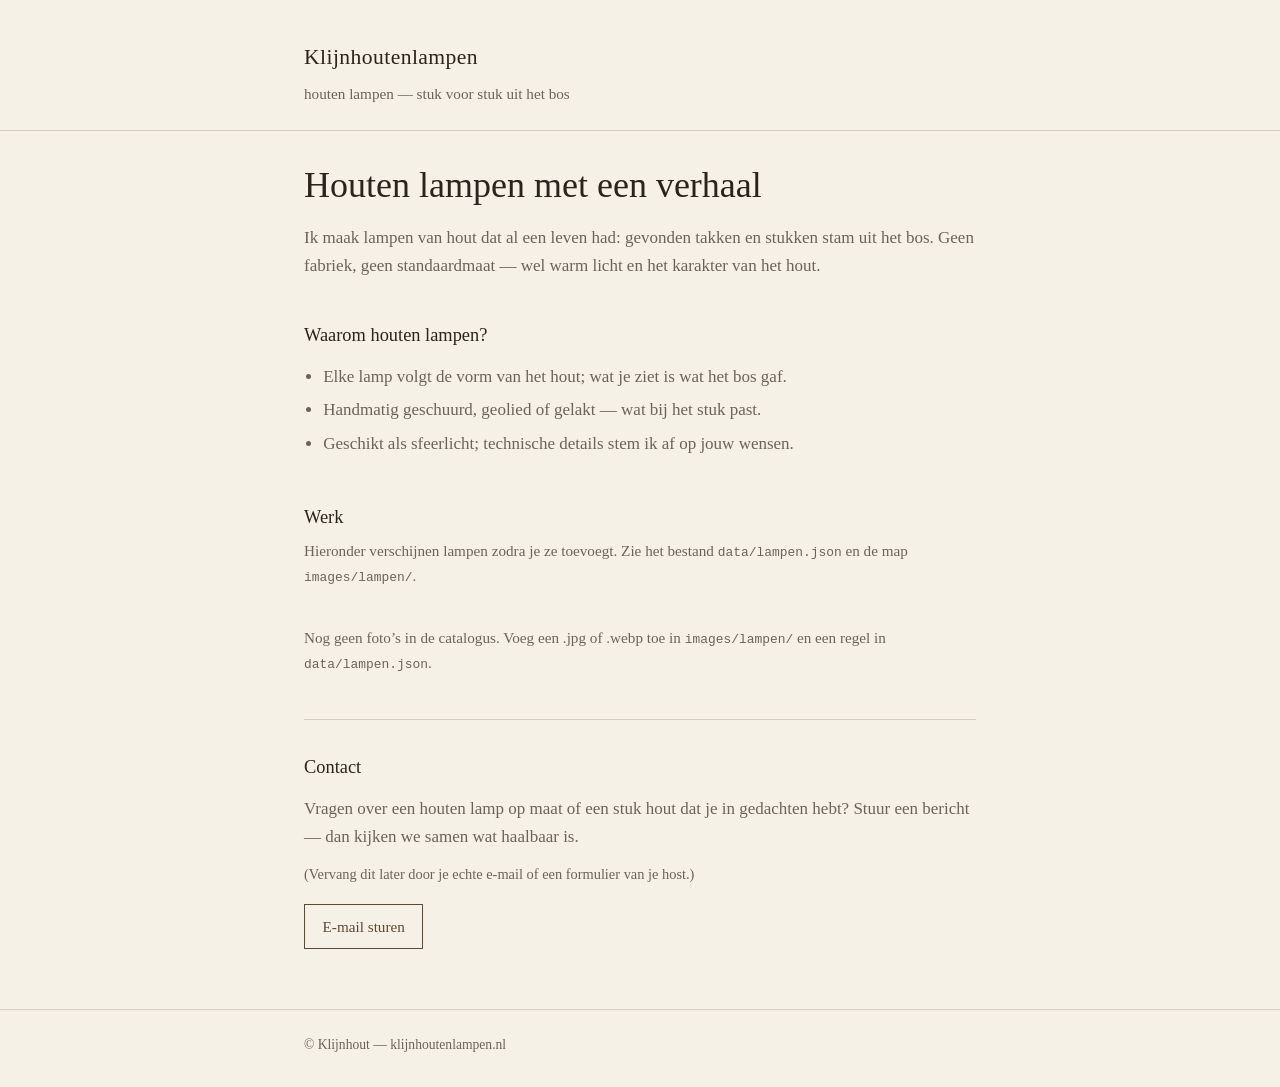
==== index.html @ 6bc58e69 "Eerste versie: statische site voor GitHub Pages Made-with: Cursor" ====
<!DOCTYPE html>
<html lang="nl">
<head>
  <meta charset="utf-8">
  <meta name="viewport" content="width=device-width, initial-scale=1">
  <title>Klijnhoutenlampen — handgemaakte houten lampen uit het bos</title>
  <meta name="description" content="Unieke houten lampen van takken en stammetjes uit het bos. Ambachtelijk gemaakt door Klijnhout — geen serieproduct, wel karakter en warm licht.">
  <link rel="canonical" href="https://klijnhoutenlampen.nl/">
  <meta property="og:type" content="website">
  <meta property="og:title" content="Klijnhoutenlampen — houten lampen op maat">
  <meta property="og:description" content="Handgemaakte houten lampen van boshout. Rustiek, warm en stuk voor stuk anders.">
  <meta property="og:url" content="https://klijnhoutenlampen.nl/">
  <meta property="og:locale" content="nl_NL">
  <meta name="twitter:card" content="summary_large_image">
  <link rel="stylesheet" href="css/style.css">
  <script type="application/ld+json">
  {
    "@context": "https://schema.org",
    "@type": "LocalBusiness",
    "name": "Klijnhoutenlampen",
    "url": "https://klijnhoutenlampen.nl/",
    "description": "Handgemaakte houten lampen van takken en hout uit het bos.",
    "areaServed": "NL",
    "makesOffer": {
      "@type": "Offer",
      "itemOffered": {
        "@type": "Product",
        "name": "Houten lamp op maat",
        "category": "Verlichting"
      }
    }
  }
  </script>
</head>
<body>
  <a class="skip-link" href="#inhoud">Naar inhoud</a>

  <header class="site-header">
    <div class="wrap">
      <p class="wordmark">Klijnhoutenlampen</p>
      <p class="tagline">houten lampen — stuk voor stuk uit het bos</p>
    </div>
  </header>

  <main id="inhoud">
    <section class="hero wrap" aria-labelledby="hero-title">
      <h1 id="hero-title">Houten lampen met een verhaal</h1>
      <p class="lead">
        Ik maak lampen van hout dat al een leven had: gevonden takken en stukken stam uit het bos.
        Geen fabriek, geen standaardmaat — wel warm licht en het karakter van het hout.
      </p>
    </section>

    <section class="strip wrap" aria-labelledby="waarom-title">
      <h2 id="waarom-title">Waarom houten lampen?</h2>
      <ul class="bullets">
        <li>Elke lamp volgt de vorm van het hout; wat je ziet is wat het bos gaf.</li>
        <li>Handmatig geschuurd, geolied of gelakt — wat bij het stuk past.</li>
        <li>Geschikt als sfeerlicht; technische details stem ik af op jouw wensen.</li>
      </ul>
    </section>

    <section class="gallery-section wrap" aria-labelledby="werk-title">
      <div class="section-head">
        <h2 id="werk-title">Werk</h2>
        <p class="section-intro">
          Hieronder verschijnen lampen zodra je ze toevoegt. Zie het bestand
          <code>data/lampen.json</code> en de map <code>images/lampen/</code>.
        </p>
      </div>
      <div id="lampen-grid" class="lampen-grid" data-lampen-root="."></div>
      <p id="lampen-empty" class="empty-state" hidden>
        Nog geen foto’s in de catalogus. Voeg een .jpg of .webp toe in
        <code>images/lampen/</code> en een regel in <code>data/lampen.json</code>.
      </p>
    </section>

    <section class="contact wrap" aria-labelledby="contact-title">
      <h2 id="contact-title">Contact</h2>
      <p>
        Vragen over een houten lamp op maat of een stuk hout dat je in gedachten hebt?
        Stuur een bericht — dan kijken we samen wat haalbaar is.
      </p>
      <p class="contact-note">
        (Vervang dit later door je echte e-mail of een formulier van je host.)
      </p>
      <p><a class="button" href="mailto:hallo@klijnhoutenlampen.nl">E-mail sturen</a></p>
    </section>
  </main>

  <footer class="site-footer">
    <div class="wrap">
      <p>© Klijnhout — klijnhoutenlampen.nl</p>
    </div>
  </footer>

  <script src="js/main.js" defer></script>
</body>
</html>
---- css/style.css ----
:root {
  --ink: #2a241c;
  --paper: #f6f1e7;
  --accent: #5c4a32;
  --muted: #6b6358;
  --line: #d9cfc0;
}

*,
*::before,
*::after {
  box-sizing: border-box;
}

html {
  scroll-behavior: smooth;
}

body {
  margin: 0;
  font-family: "Georgia", "Times New Roman", serif;
  font-size: 1.0625rem;
  line-height: 1.65;
  color: var(--ink);
  background: var(--paper);
}

.skip-link {
  position: absolute;
  left: -9999px;
  z-index: 999;
  padding: 0.5rem 1rem;
  background: var(--ink);
  color: var(--paper);
}

.skip-link:focus {
  left: 0.5rem;
  top: 0.5rem;
}

.wrap {
  width: min(42rem, calc(100% - 2rem));
  margin-inline: auto;
}

.site-header {
  padding: 2.5rem 0 1.5rem;
  border-bottom: 1px solid var(--line);
}

.wordmark {
  margin: 0;
  font-size: 1.35rem;
  letter-spacing: 0.02em;
  font-weight: normal;
}

.tagline {
  margin: 0.35rem 0 0;
  color: var(--muted);
  font-size: 0.95rem;
}

main {
  padding-block: 2rem 3rem;
}

.hero h1 {
  font-size: clamp(1.75rem, 4vw, 2.25rem);
  font-weight: normal;
  line-height: 1.25;
  margin: 0 0 1rem;
}

.lead {
  margin: 0;
  color: var(--muted);
}

.strip {
  margin-top: 2.5rem;
}

.strip h2 {
  font-size: 1.15rem;
  font-weight: normal;
  margin: 0 0 0.75rem;
}

.bullets {
  margin: 0;
  padding-left: 1.2rem;
  color: var(--muted);
}

.bullets li + li {
  margin-top: 0.35rem;
}

.gallery-section {
  margin-top: 2.75rem;
}

.section-head h2 {
  font-size: 1.15rem;
  font-weight: normal;
  margin: 0 0 0.35rem;
}

.section-intro {
  margin: 0 0 1.25rem;
  color: var(--muted);
  font-size: 0.95rem;
}

.section-intro code {
  font-size: 0.85em;
}

.lampen-grid {
  display: grid;
  gap: 1.25rem;
}

@media (min-width: 36rem) {
  .lampen-grid {
    grid-template-columns: repeat(2, 1fr);
  }
}

.lamp-card {
  border: 1px solid var(--line);
  background: #fdfaf4;
}

.lamp-card img {
  display: block;
  width: 100%;
  height: auto;
  aspect-ratio: 4 / 3;
  object-fit: cover;
}

.lamp-card figcaption {
  padding: 0.65rem 0.85rem 0.85rem;
  font-size: 0.9rem;
  color: var(--muted);
}

.empty-state {
  margin: 1rem 0 0;
  color: var(--muted);
  font-size: 0.95rem;
}

.empty-state code {
  font-size: 0.85em;
}

.contact {
  margin-top: 2.75rem;
  padding-top: 2rem;
  border-top: 1px solid var(--line);
}

.contact h2 {
  font-size: 1.15rem;
  font-weight: normal;
  margin: 0 0 0.75rem;
}

.contact p {
  margin: 0 0 0.75rem;
  color: var(--muted);
}

.contact-note {
  font-size: 0.9rem;
}

.button {
  display: inline-block;
  margin-top: 0.35rem;
  padding: 0.55rem 1.1rem;
  border: 1px solid var(--accent);
  color: var(--accent);
  text-decoration: none;
  font-size: 0.95rem;
}

.button:hover,
.button:focus {
  background: var(--accent);
  color: var(--paper);
}

.site-footer {
  padding: 1.5rem 0 2rem;
  border-top: 1px solid var(--line);
  font-size: 0.85rem;
  color: var(--muted);
}

.site-footer p {
  margin: 0;
}
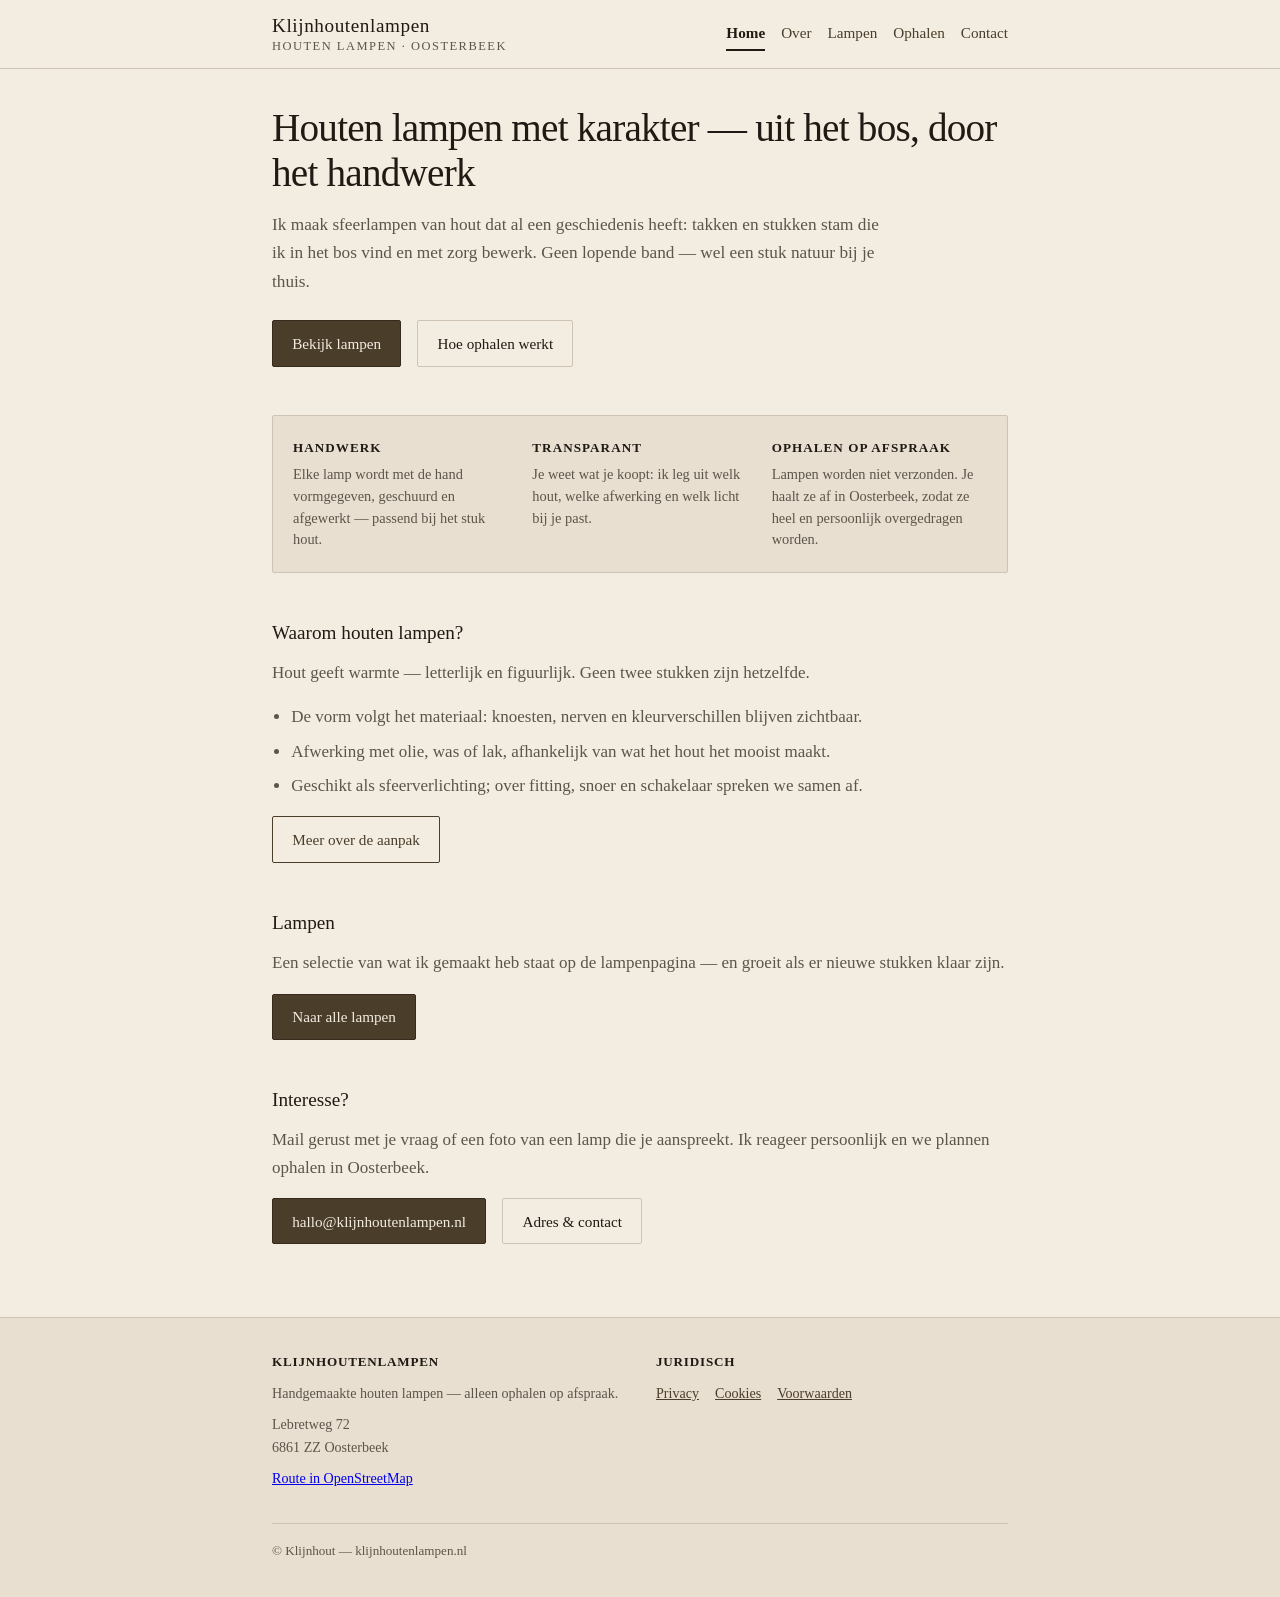
==== commit 4b03a02a: "Multi-page site: navigatie, vertrouwen, ophalen Oosterbeek, juridisch Made-with: Cursor" ====
--- a/index.html
+++ b/index.html
@@ -3,12 +3,12 @@
 <head>
   <meta charset="utf-8">
   <meta name="viewport" content="width=device-width, initial-scale=1">
-  <title>Klijnhoutenlampen — handgemaakte houten lampen uit het bos</title>
-  <meta name="description" content="Unieke houten lampen van takken en stammetjes uit het bos. Ambachtelijk gemaakt door Klijnhout — geen serieproduct, wel karakter en warm licht.">
+  <title>Klijnhoutenlampen — handgemaakte houten lampen | Oosterbeek</title>
+  <meta name="description" content="Unieke houten lampen van boshout, ambachtelijk gemaakt. Alleen ophalen in Oosterbeek (Lebretweg). Geen massaproductie — wel karakter en warm licht.">
   <link rel="canonical" href="https://klijnhoutenlampen.nl/">
   <meta property="og:type" content="website">
   <meta property="og:title" content="Klijnhoutenlampen — houten lampen op maat">
-  <meta property="og:description" content="Handgemaakte houten lampen van boshout. Rustiek, warm en stuk voor stuk anders.">
+  <meta property="og:description" content="Handgemaakte houten lampen van takken en stam uit het bos. Ophalen in Oosterbeek.">
   <meta property="og:url" content="https://klijnhoutenlampen.nl/">
   <meta property="og:locale" content="nl_NL">
   <meta name="twitter:card" content="summary_large_image">
@@ -19,8 +19,15 @@
     "@type": "LocalBusiness",
     "name": "Klijnhoutenlampen",
     "url": "https://klijnhoutenlampen.nl/",
-    "description": "Handgemaakte houten lampen van takken en hout uit het bos.",
+    "description": "Handgemaakte houten lampen van takken en hout uit het bos. Verkoop uitsluitend op afspraak, afhalen in Oosterbeek.",
     "areaServed": "NL",
+    "address": {
+      "@type": "PostalAddress",
+      "streetAddress": "Lebretweg 72",
+      "postalCode": "6861 ZZ",
+      "addressLocality": "Oosterbeek",
+      "addressCountry": "NL"
+    },
     "makesOffer": {
       "@type": "Offer",
       "itemOffered": {
@@ -36,64 +43,99 @@
   <a class="skip-link" href="#inhoud">Naar inhoud</a>
 
   <header class="site-header">
-    <div class="wrap">
-      <p class="wordmark">Klijnhoutenlampen</p>
-      <p class="tagline">houten lampen — stuk voor stuk uit het bos</p>
+    <div class="wrap header-inner">
+      <a class="brand" href="index.html">
+        <p class="brand-name">Klijnhoutenlampen</p>
+        <p class="brand-tag">Houten lampen · Oosterbeek</p>
+      </a>
+      <nav class="site-nav" aria-label="Hoofdmenu">
+        <a href="index.html" aria-current="page">Home</a>
+        <a href="over.html">Over</a>
+        <a href="lampen.html">Lampen</a>
+        <a href="ophalen.html">Ophalen</a>
+        <a href="contact.html">Contact</a>
+      </nav>
     </div>
   </header>
 
   <main id="inhoud">
     <section class="hero wrap" aria-labelledby="hero-title">
-      <h1 id="hero-title">Houten lampen met een verhaal</h1>
+      <h1 id="hero-title">Houten lampen met karakter — uit het bos, door het handwerk</h1>
       <p class="lead">
-        Ik maak lampen van hout dat al een leven had: gevonden takken en stukken stam uit het bos.
-        Geen fabriek, geen standaardmaat — wel warm licht en het karakter van het hout.
+        Ik maak sfeerlampen van hout dat al een geschiedenis heeft: takken en stukken stam die ik in het bos vind en met zorg bewerk.
+        Geen lopende band — wel een stuk natuur bij je thuis.
       </p>
+      <div class="hero-actions">
+        <a class="button button--primary" href="lampen.html">Bekijk lampen</a>
+        <a class="button button--ghost" href="ophalen.html">Hoe ophalen werkt</a>
+      </div>
     </section>
 
-    <section class="strip wrap" aria-labelledby="waarom-title">
-      <h2 id="waarom-title">Waarom houten lampen?</h2>
-      <ul class="bullets">
-        <li>Elke lamp volgt de vorm van het hout; wat je ziet is wat het bos gaf.</li>
-        <li>Handmatig geschuurd, geolied of gelakt — wat bij het stuk past.</li>
-        <li>Geschikt als sfeerlicht; technische details stem ik af op jouw wensen.</li>
-      </ul>
+    <section class="wrap trust-bar" aria-labelledby="trust-title">
+      <h2 id="trust-title" class="visually-hidden">Waarom Klijnhoutenlampen</h2>
+      <div class="trust-grid">
+        <div class="trust-item">
+          <h3>Handwerk</h3>
+          <p>Elke lamp wordt met de hand vormgegeven, geschuurd en afgewerkt — passend bij het stuk hout.</p>
+        </div>
+        <div class="trust-item">
+          <h3>Transparant</h3>
+          <p>Je weet wat je koopt: ik leg uit welk hout, welke afwerking en welk licht bij je past.</p>
+        </div>
+        <div class="trust-item">
+          <h3>Ophalen op afspraak</h3>
+          <p>Lampen worden niet verzonden. Je haalt ze af in Oosterbeek, zodat ze heel en persoonlijk overgedragen worden.</p>
+        </div>
+      </div>
     </section>
 
-    <section class="gallery-section wrap" aria-labelledby="werk-title">
-      <div class="section-head">
-        <h2 id="werk-title">Werk</h2>
-        <p class="section-intro">
-          Hieronder verschijnen lampen zodra je ze toevoegt. Zie het bestand
-          <code>data/lampen.json</code> en de map <code>images/lampen/</code>.
-        </p>
-      </div>
-      <div id="lampen-grid" class="lampen-grid" data-lampen-root="."></div>
-      <p id="lampen-empty" class="empty-state" hidden>
-        Nog geen foto’s in de catalogus. Voeg een .jpg of .webp toe in
-        <code>images/lampen/</code> en een regel in <code>data/lampen.json</code>.
-      </p>
+    <section class="wrap section-block" aria-labelledby="waarom-title">
+      <h2 id="waarom-title">Waarom houten lampen?</h2>
+      <p class="intro">Hout geeft warmte — letterlijk en figuurlijk. Geen twee stukken zijn hetzelfde.</p>
+      <ul class="bullets">
+        <li>De vorm volgt het materiaal: knoesten, nerven en kleurverschillen blijven zichtbaar.</li>
+        <li>Afwerking met olie, was of lak, afhankelijk van wat het hout het mooist maakt.</li>
+        <li>Geschikt als sfeerverlichting; over fitting, snoer en schakelaar spreken we samen af.</li>
+      </ul>
+      <p class="intro" style="margin-top:1rem"><a class="button" href="over.html">Meer over de aanpak</a></p>
     </section>
 
-    <section class="contact wrap" aria-labelledby="contact-title">
-      <h2 id="contact-title">Contact</h2>
-      <p>
-        Vragen over een houten lamp op maat of een stuk hout dat je in gedachten hebt?
-        Stuur een bericht — dan kijken we samen wat haalbaar is.
+    <section class="wrap section-block" aria-labelledby="werk-title">
+      <h2 id="werk-title">Lampen</h2>
+      <p class="intro">Een selectie van wat ik gemaakt heb staat op de lampenpagina — en groeit als er nieuwe stukken klaar zijn.</p>
+      <p><a class="button button--primary" href="lampen.html">Naar alle lampen</a></p>
+    </section>
+
+    <section class="wrap section-block" aria-labelledby="cta-ophalen">
+      <h2 id="cta-ophalen">Interesse?</h2>
+      <p class="intro">Mail gerust met je vraag of een foto van een lamp die je aanspreekt. Ik reageer persoonlijk en we plannen ophalen in Oosterbeek.</p>
+      <p class="hero-actions">
+        <a class="button button--primary" href="mailto:hallo@klijnhoutenlampen.nl">hallo@klijnhoutenlampen.nl</a>
+        <a class="button button--ghost" href="contact.html">Adres &amp; contact</a>
       </p>
-      <p class="contact-note">
-        (Vervang dit later door je echte e-mail of een formulier van je host.)
-      </p>
-      <p><a class="button" href="mailto:hallo@klijnhoutenlampen.nl">E-mail sturen</a></p>
     </section>
   </main>
 
   <footer class="site-footer">
-    <div class="wrap">
+    <div class="wrap footer-grid">
+      <div class="footer-col">
+        <p><strong>Klijnhoutenlampen</strong></p>
+        <p>Handgemaakte houten lampen — alleen ophalen op afspraak.</p>
+        <p>Lebretweg 72<br>6861 ZZ Oosterbeek</p>
+        <p><a href="https://www.openstreetmap.org/search?query=Lebretweg%2072%2C%206861%20ZZ%20Oosterbeek">Route in OpenStreetMap</a></p>
+      </div>
+      <div class="footer-col">
+        <p><strong>Juridisch</strong></p>
+        <div class="footer-links">
+          <a href="privacy.html">Privacy</a>
+          <a href="cookies.html">Cookies</a>
+          <a href="voorwaarden.html">Voorwaarden</a>
+        </div>
+      </div>
+    </div>
+    <div class="wrap footer-meta">
       <p>© Klijnhout — klijnhoutenlampen.nl</p>
     </div>
   </footer>
-
-  <script src="js/main.js" defer></script>
 </body>
 </html>
--- a/css/style.css
+++ b/css/style.css
@@ -1,9 +1,13 @@
 :root {
-  --ink: #2a241c;
-  --paper: #f6f1e7;
-  --accent: #5c4a32;
-  --muted: #6b6358;
-  --line: #d9cfc0;
+  --ink: #1f1a14;
+  --paper: #f3ece1;
+  --paper-deep: #e8dfd0;
+  --accent: #4a3d2a;
+  --accent-hover: #352a1c;
+  --muted: #5c554a;
+  --line: #cfc4b4;
+  --card: #faf6ee;
+  --nav-height: 3.25rem;
 }
 
 *,
@@ -23,6 +27,21 @@
   line-height: 1.65;
   color: var(--ink);
   background: var(--paper);
+  min-height: 100vh;
+  display: flex;
+  flex-direction: column;
+}
+
+.visually-hidden {
+  position: absolute;
+  width: 1px;
+  height: 1px;
+  padding: 0;
+  margin: -1px;
+  overflow: hidden;
+  clip: rect(0, 0, 0, 0);
+  white-space: nowrap;
+  border: 0;
 }
 
 .skip-link {
@@ -40,52 +59,209 @@
 }
 
 .wrap {
-  width: min(42rem, calc(100% - 2rem));
+  width: min(46rem, calc(100% - 2rem));
   margin-inline: auto;
 }
 
+.wrap--narrow {
+  width: min(38rem, calc(100% - 2rem));
+}
+
+/* ——— Header & navigatie ——— */
 .site-header {
-  padding: 2.5rem 0 1.5rem;
+  position: sticky;
+  top: 0;
+  z-index: 50;
+  background: rgba(243, 236, 225, 0.92);
+  backdrop-filter: blur(8px);
   border-bottom: 1px solid var(--line);
 }
 
-.wordmark {
-  margin: 0;
-  font-size: 1.35rem;
-  letter-spacing: 0.02em;
+.header-inner {
+  display: flex;
+  flex-wrap: wrap;
+  align-items: center;
+  justify-content: space-between;
+  gap: 0.75rem 1.25rem;
+  padding: 0.85rem 0;
+  min-height: var(--nav-height);
+}
+
+.brand {
+  text-decoration: none;
+  color: inherit;
+  line-height: 1.2;
+}
+
+.brand-name {
+  margin: 0;
+  font-size: 1.2rem;
   font-weight: normal;
-}
-
-.tagline {
-  margin: 0.35rem 0 0;
-  color: var(--muted);
+  letter-spacing: 0.03em;
+}
+
+.brand-tag {
+  margin: 0.15rem 0 0;
+  font-size: 0.78rem;
+  text-transform: uppercase;
+  letter-spacing: 0.12em;
+  color: var(--muted);
+}
+
+.site-nav {
+  display: flex;
+  flex-wrap: wrap;
+  gap: 0.35rem 1rem;
+  align-items: center;
+}
+
+.site-nav a {
+  color: var(--accent);
+  text-decoration: none;
   font-size: 0.95rem;
-}
-
+  padding: 0.25rem 0;
+  border-bottom: 2px solid transparent;
+}
+
+.site-nav a:hover,
+.site-nav a:focus {
+  border-bottom-color: var(--accent);
+}
+
+.site-nav a[aria-current="page"] {
+  border-bottom-color: var(--ink);
+  color: var(--ink);
+  font-weight: 600;
+}
+
+/* ——— Typografie & layout ——— */
 main {
-  padding-block: 2rem 3rem;
+  flex: 1;
+  padding-block: 2.25rem 3.5rem;
+}
+
+.page-title {
+  font-size: clamp(1.6rem, 3.5vw, 2rem);
+  font-weight: normal;
+  line-height: 1.2;
+  margin: 0 0 0.75rem;
+}
+
+.page-intro {
+  margin: 0 0 1.5rem;
+  color: var(--muted);
+  font-size: 1.05rem;
+}
+
+.prose {
+  color: var(--muted);
+}
+
+.prose p {
+  margin: 0 0 1rem;
+}
+
+.prose h2 {
+  font-size: 1.2rem;
+  font-weight: normal;
+  color: var(--ink);
+  margin: 2rem 0 0.6rem;
+}
+
+.prose h2:first-child {
+  margin-top: 0;
+}
+
+.prose ul {
+  margin: 0 0 1rem;
+  padding-left: 1.25rem;
+}
+
+.prose li + li {
+  margin-top: 0.35rem;
+}
+
+.prose a {
+  color: var(--accent);
+}
+
+.hero {
+  padding-bottom: 0.5rem;
 }
 
 .hero h1 {
-  font-size: clamp(1.75rem, 4vw, 2.25rem);
+  font-size: clamp(1.85rem, 4.5vw, 2.45rem);
   font-weight: normal;
-  line-height: 1.25;
+  line-height: 1.15;
   margin: 0 0 1rem;
+  letter-spacing: -0.02em;
 }
 
 .lead {
-  margin: 0;
-  color: var(--muted);
-}
-
-.strip {
+  margin: 0 0 1.5rem;
+  color: var(--muted);
+  font-size: 1.08rem;
+  max-width: 36em;
+}
+
+.hero-actions {
+  display: flex;
+  flex-wrap: wrap;
+  gap: 0.65rem 1rem;
+  margin-top: 0.25rem;
+}
+
+/* ——— Trust-balk ——— */
+.trust-bar {
   margin-top: 2.5rem;
-}
-
-.strip h2 {
-  font-size: 1.15rem;
+  padding: 1.35rem 1.25rem;
+  background: var(--paper-deep);
+  border: 1px solid var(--line);
+  border-radius: 2px;
+}
+
+.trust-grid {
+  display: grid;
+  gap: 1.25rem 1.5rem;
+}
+
+@media (min-width: 32rem) {
+  .trust-grid {
+    grid-template-columns: repeat(3, 1fr);
+  }
+}
+
+.trust-item h3 {
+  margin: 0 0 0.35rem;
+  font-size: 0.82rem;
+  font-weight: 600;
+  text-transform: uppercase;
+  letter-spacing: 0.08em;
+  color: var(--ink);
+}
+
+.trust-item p {
+  margin: 0;
+  font-size: 0.9rem;
+  color: var(--muted);
+  line-height: 1.5;
+}
+
+/* ——— Secties home ——— */
+.section-block {
+  margin-top: 2.75rem;
+}
+
+.section-block h2 {
+  font-size: 1.2rem;
   font-weight: normal;
-  margin: 0 0 0.75rem;
+  margin: 0 0 0.65rem;
+  color: var(--ink);
+}
+
+.section-block .intro {
+  margin: 0 0 1rem;
+  color: var(--muted);
 }
 
 .bullets {
@@ -95,15 +271,13 @@
 }
 
 .bullets li + li {
-  margin-top: 0.35rem;
-}
-
-.gallery-section {
-  margin-top: 2.75rem;
-}
-
+  margin-top: 0.4rem;
+}
+
+/* ——— Lampen-grid ——— */
+.gallery-section .section-head h2,
 .section-head h2 {
-  font-size: 1.15rem;
+  font-size: 1.2rem;
   font-weight: normal;
   margin: 0 0 0.35rem;
 }
@@ -111,11 +285,7 @@
 .section-intro {
   margin: 0 0 1.25rem;
   color: var(--muted);
-  font-size: 0.95rem;
-}
-
-.section-intro code {
-  font-size: 0.85em;
+  font-size: 0.98rem;
 }
 
 .lampen-grid {
@@ -129,9 +299,17 @@
   }
 }
 
+@media (min-width: 52rem) {
+  .lampen-grid--wide {
+    grid-template-columns: repeat(3, 1fr);
+  }
+}
+
 .lamp-card {
   border: 1px solid var(--line);
-  background: #fdfaf4;
+  background: var(--card);
+  border-radius: 2px;
+  overflow: hidden;
 }
 
 .lamp-card img {
@@ -150,43 +328,79 @@
 
 .empty-state {
   margin: 1rem 0 0;
+  padding: 1rem 1.1rem;
+  background: var(--card);
+  border: 1px dashed var(--line);
   color: var(--muted);
   font-size: 0.95rem;
 }
 
-.empty-state code {
-  font-size: 0.85em;
-}
-
-.contact {
-  margin-top: 2.75rem;
-  padding-top: 2rem;
-  border-top: 1px solid var(--line);
-}
-
-.contact h2 {
-  font-size: 1.15rem;
-  font-weight: normal;
-  margin: 0 0 0.75rem;
-}
-
-.contact p {
-  margin: 0 0 0.75rem;
-  color: var(--muted);
-}
-
-.contact-note {
-  font-size: 0.9rem;
-}
-
+/* ——— Adreskaart ——— */
+.address-card {
+  margin-top: 1.5rem;
+  padding: 1.1rem 1.25rem;
+  background: var(--card);
+  border: 1px solid var(--line);
+  display: inline-block;
+  min-width: min(100%, 18rem);
+}
+
+.address-card strong {
+  display: block;
+  margin-bottom: 0.35rem;
+  color: var(--ink);
+  font-size: 0.95rem;
+}
+
+.address-card p {
+  margin: 0;
+  color: var(--muted);
+  font-size: 0.95rem;
+  line-height: 1.5;
+}
+
+/* ——— Stappen / lijsten ——— */
+.steps {
+  margin: 0;
+  padding: 0;
+  list-style: none;
+  counter-reset: step;
+}
+
+.steps li {
+  position: relative;
+  padding-left: 2.5rem;
+  margin-bottom: 1.15rem;
+  color: var(--muted);
+}
+
+.steps li::before {
+  counter-increment: step;
+  content: counter(step);
+  position: absolute;
+  left: 0;
+  top: 0.1rem;
+  width: 1.65rem;
+  height: 1.65rem;
+  line-height: 1.65rem;
+  text-align: center;
+  font-size: 0.85rem;
+  font-weight: 600;
+  color: var(--paper);
+  background: var(--accent);
+  border-radius: 50%;
+}
+
+/* ——— Knoppen ——— */
 .button {
   display: inline-block;
-  margin-top: 0.35rem;
-  padding: 0.55rem 1.1rem;
+  padding: 0.6rem 1.2rem;
   border: 1px solid var(--accent);
   color: var(--accent);
   text-decoration: none;
   font-size: 0.95rem;
+  border-radius: 2px;
+  transition: background 0.15s ease, color 0.15s ease;
 }
 
 .button:hover,
@@ -195,13 +409,92 @@
   color: var(--paper);
 }
 
+.button--primary {
+  background: var(--accent);
+  color: var(--paper);
+  border-color: var(--accent-hover);
+}
+
+.button--primary:hover,
+.button--primary:focus {
+  background: var(--accent-hover);
+  color: var(--paper);
+}
+
+.button--ghost {
+  border-color: var(--line);
+  color: var(--ink);
+}
+
+.button--ghost:hover,
+.button--ghost:focus {
+  border-color: var(--accent);
+  background: transparent;
+  color: var(--accent);
+}
+
+/* ——— Footer ——— */
 .site-footer {
-  padding: 1.5rem 0 2rem;
+  margin-top: auto;
+  padding: 2rem 0 2.25rem;
   border-top: 1px solid var(--line);
-  font-size: 0.85rem;
-  color: var(--muted);
-}
-
-.site-footer p {
-  margin: 0;
-}
+  background: var(--paper-deep);
+  font-size: 0.88rem;
+  color: var(--muted);
+}
+
+.footer-grid {
+  display: grid;
+  gap: 1.5rem 2rem;
+}
+
+@media (min-width: 40rem) {
+  .footer-grid {
+    grid-template-columns: 1fr 1fr;
+  }
+}
+
+.footer-col p {
+  margin: 0 0 0.5rem;
+}
+
+.footer-col strong {
+  color: var(--ink);
+  font-size: 0.82rem;
+  text-transform: uppercase;
+  letter-spacing: 0.06em;
+}
+
+.footer-links {
+  display: flex;
+  flex-wrap: wrap;
+  gap: 0.5rem 1rem;
+}
+
+.footer-links a {
+  color: var(--accent);
+}
+
+.footer-meta {
+  margin-top: 1.5rem;
+  padding-top: 1rem;
+  border-top: 1px solid var(--line);
+  font-size: 0.82rem;
+}
+
+.footer-meta p {
+  margin: 0;
+}
+
+.notice-box {
+  margin-top: 1.5rem;
+  padding: 1rem 1.15rem;
+  border-left: 3px solid var(--accent);
+  background: var(--card);
+  color: var(--muted);
+  font-size: 0.95rem;
+}
+
+.notice-box strong {
+  color: var(--ink);
+}
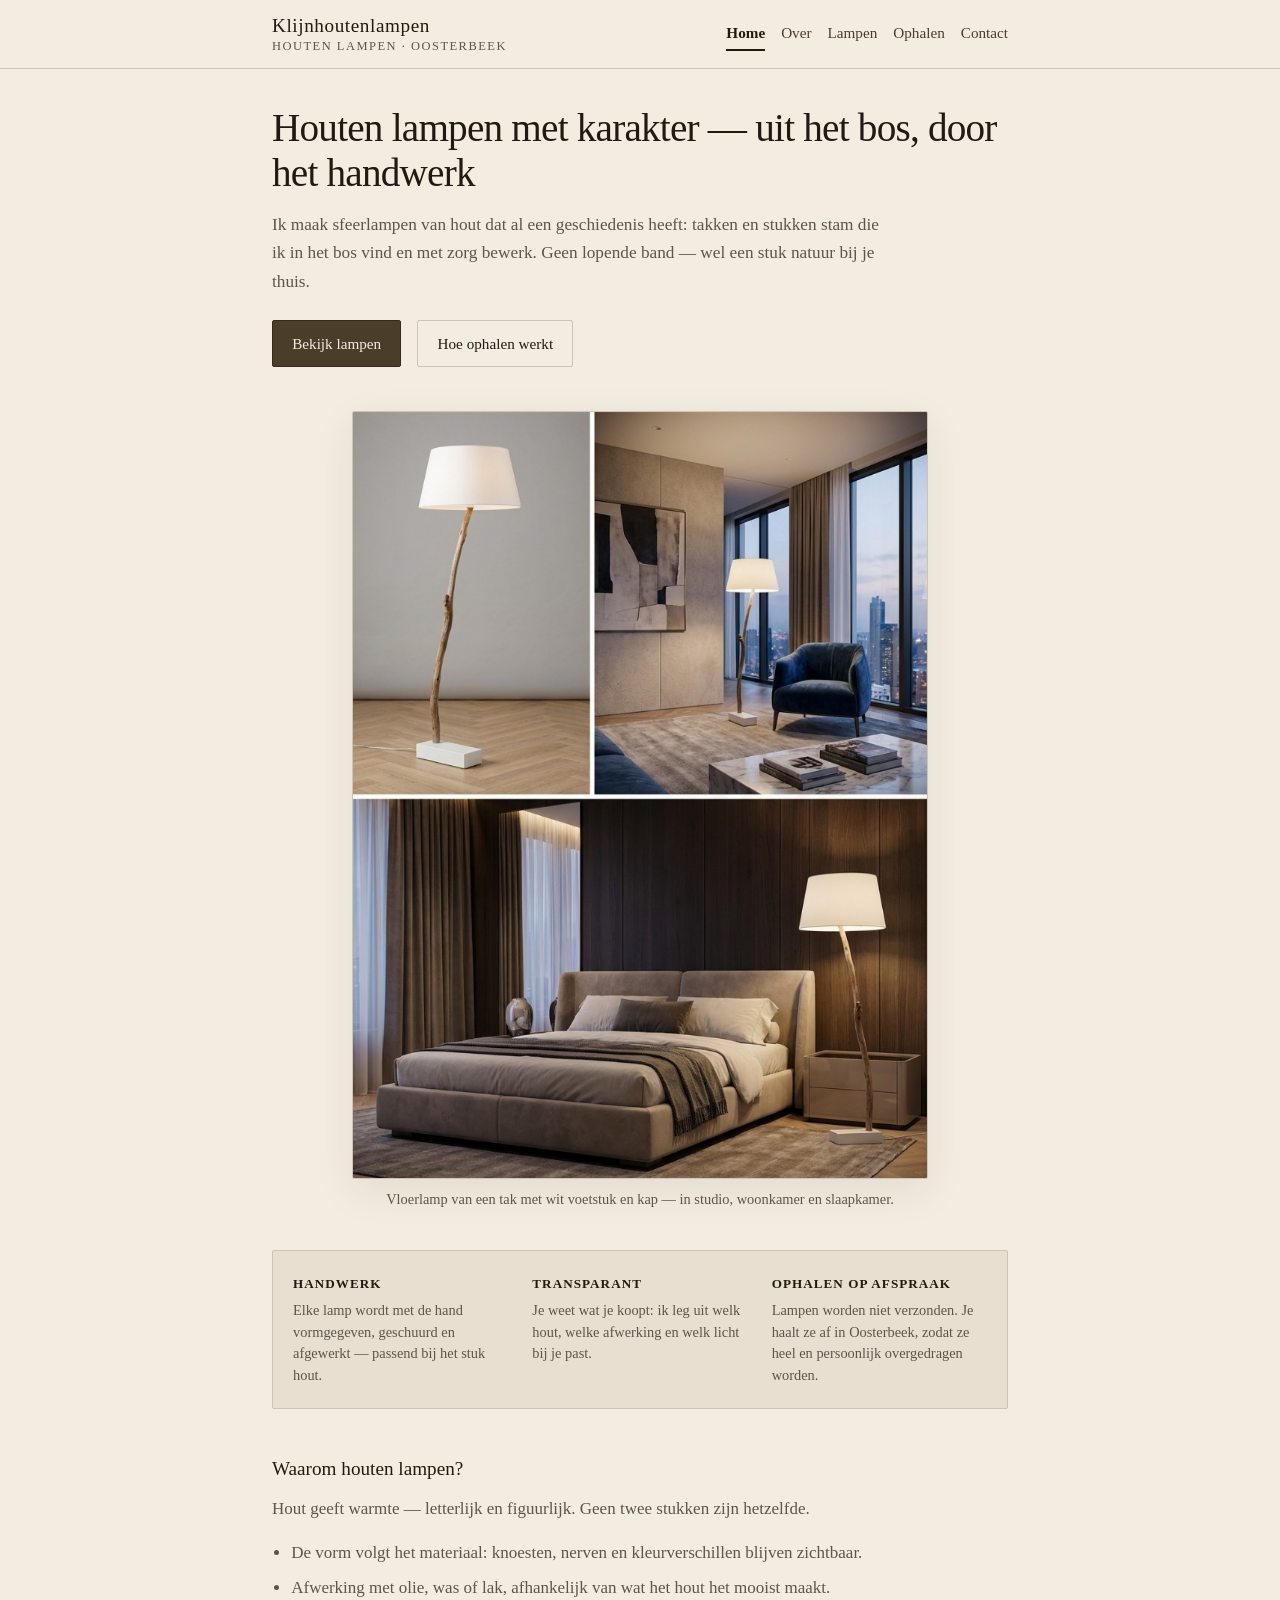
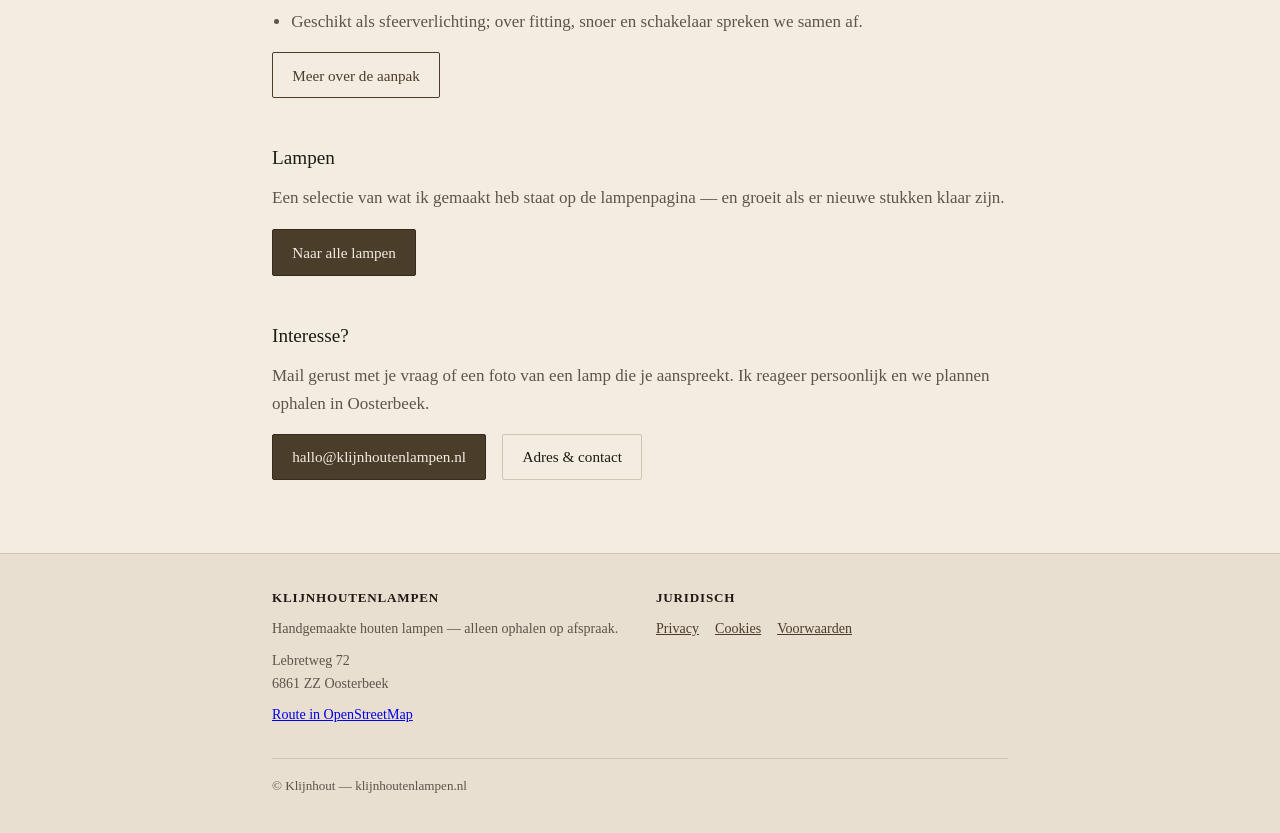
==== commit c920c5ff: "Lookbook-foto’s: galerij + sfeerbeeld op home Made-with: Cursor" ====
--- a/index.html
+++ b/index.html
@@ -12,6 +12,7 @@
   <meta property="og:url" content="https://klijnhoutenlampen.nl/">
   <meta property="og:locale" content="nl_NL">
   <meta name="twitter:card" content="summary_large_image">
+  <meta property="og:image" content="https://klijnhoutenlampen.nl/images/lampen/lookbook-01.jpg">
   <link rel="stylesheet" href="css/style.css">
   <script type="application/ld+json">
   {
@@ -69,6 +70,20 @@
         <a class="button button--primary" href="lampen.html">Bekijk lampen</a>
         <a class="button button--ghost" href="ophalen.html">Hoe ophalen werkt</a>
       </div>
+    </section>
+
+    <section class="wrap hero-showcase" aria-labelledby="sfeer-title">
+      <h2 id="sfeer-title" class="visually-hidden">Sfeerbeeld</h2>
+      <figure>
+        <img
+          src="images/lampen/lookbook-01.jpg"
+          width="767"
+          height="1024"
+          alt="Vloerlamp van een gebogen houten tak met wit voetstuk en lampenkap, in studio, woonkamer en slaapkamer"
+          fetchpriority="high"
+        >
+        <figcaption>Vloerlamp van een tak met wit voetstuk en kap — in studio, woonkamer en slaapkamer.</figcaption>
+      </figure>
     </section>
 
     <section class="wrap trust-bar" aria-labelledby="trust-title">
--- a/css/style.css
+++ b/css/style.css
@@ -209,6 +209,34 @@
   flex-wrap: wrap;
   gap: 0.65rem 1rem;
   margin-top: 0.25rem;
+}
+
+.hero-showcase {
+  margin-top: 2.25rem;
+}
+
+.hero-showcase figure {
+  margin: 0;
+}
+
+.hero-showcase img {
+  width: 100%;
+  max-width: 36rem;
+  height: auto;
+  display: block;
+  margin-inline: auto;
+  border: 1px solid var(--line);
+  border-radius: 2px;
+  box-shadow: 0 12px 40px rgba(42, 36, 28, 0.08);
+}
+
+.hero-showcase figcaption {
+  max-width: 36rem;
+  margin: 0.65rem auto 0;
+  font-size: 0.9rem;
+  color: var(--muted);
+  line-height: 1.45;
+  text-align: center;
 }
 
 /* ——— Trust-balk ——— */
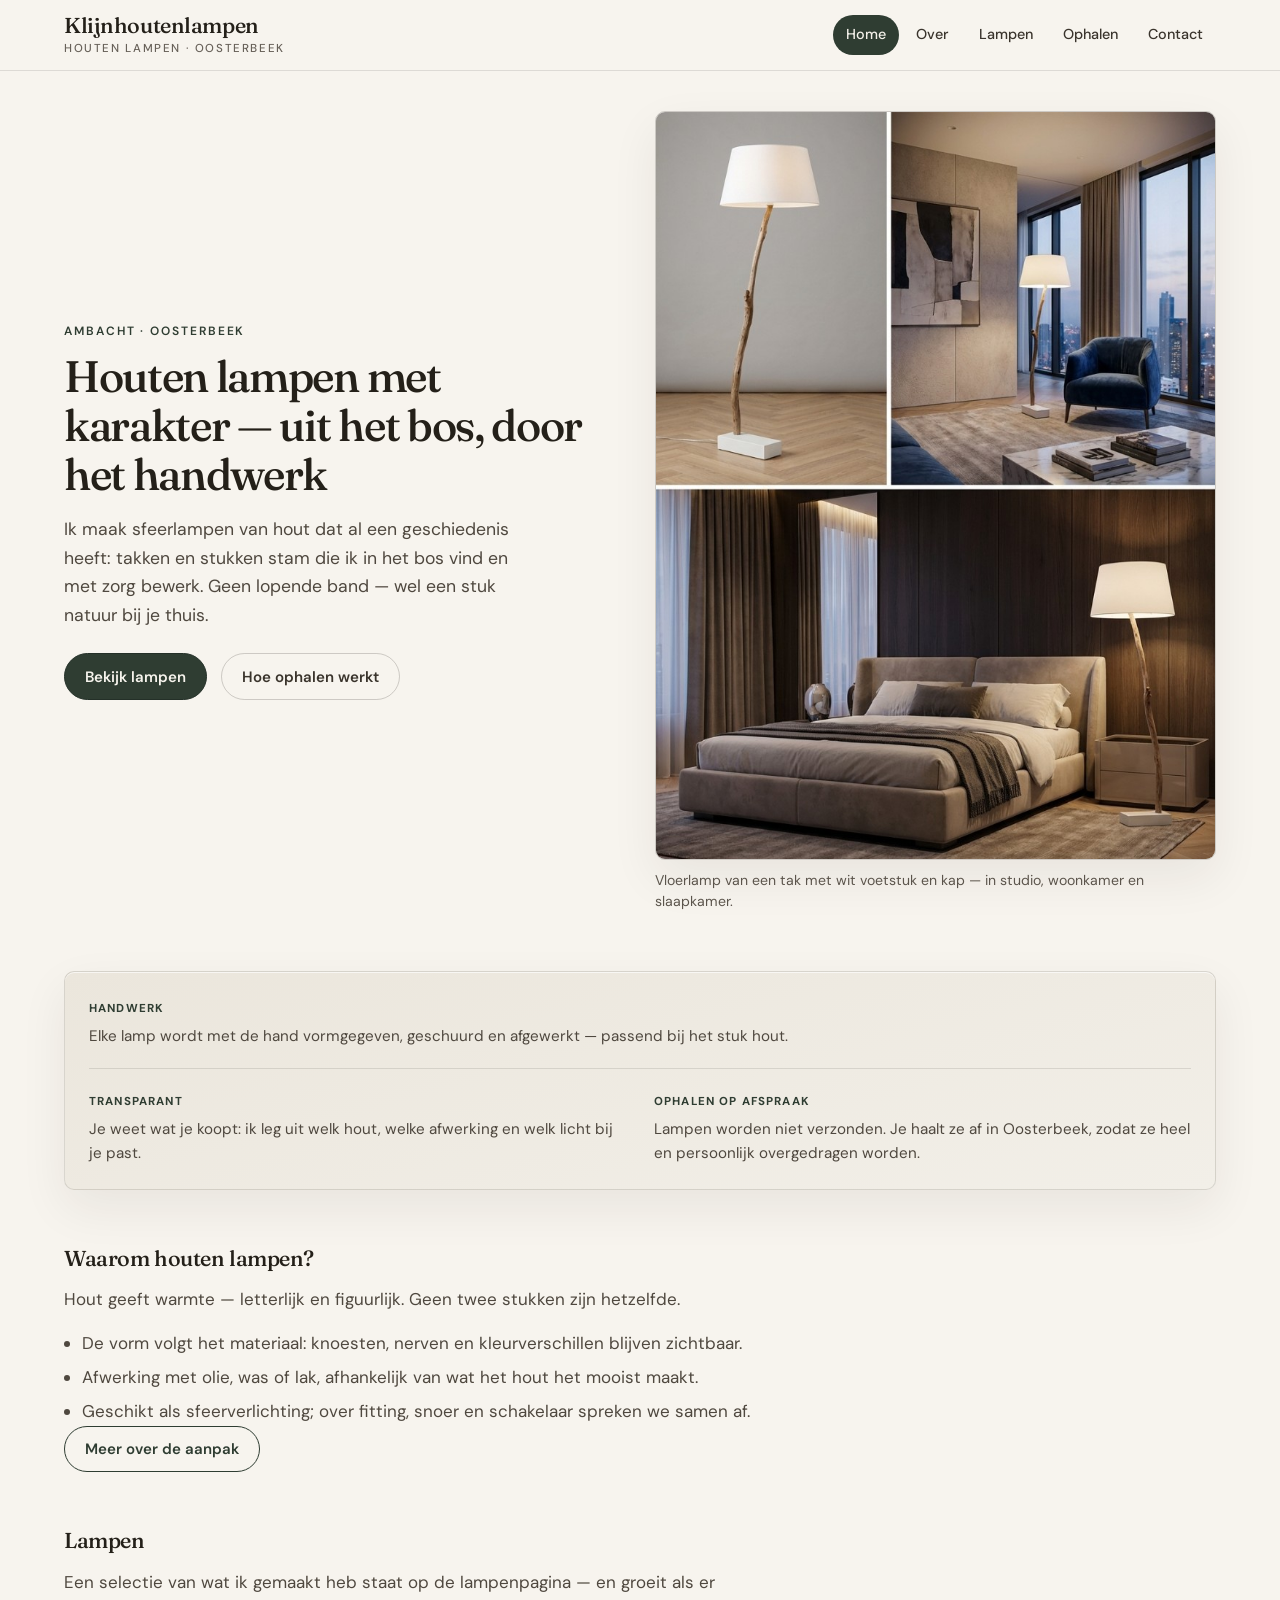
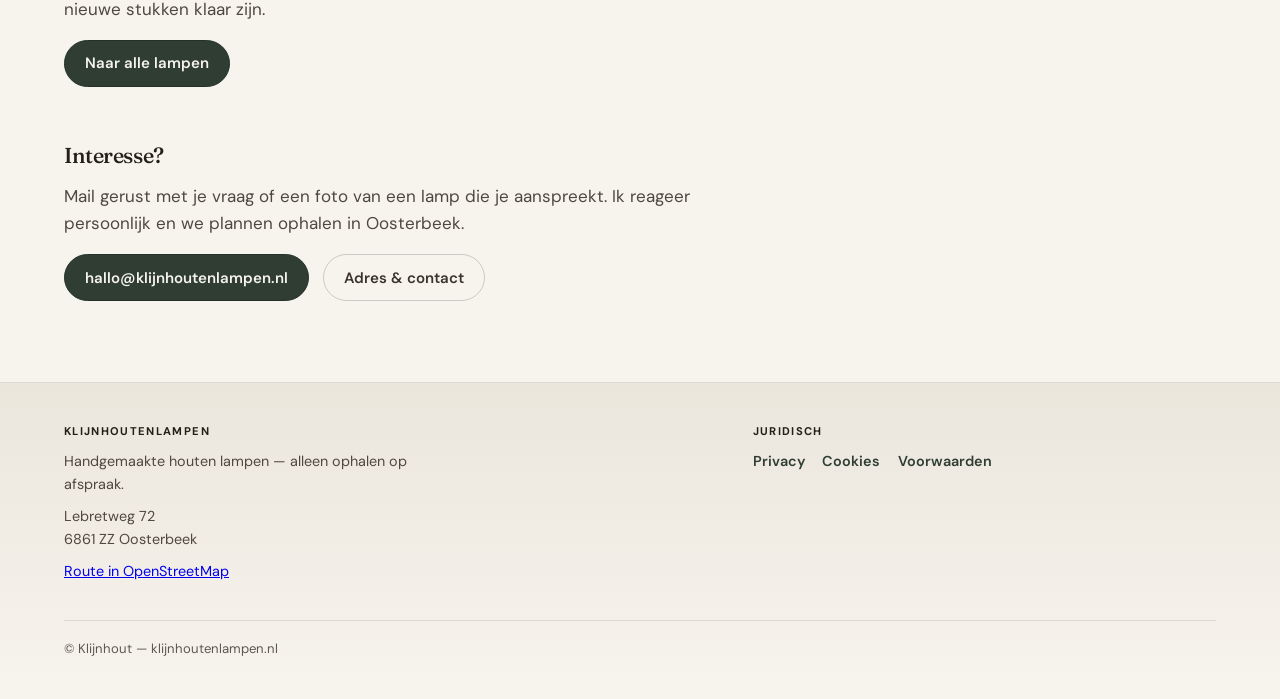
==== commit d6b4696f: "Redesign: Fraunces+DM Sans, split hero, trust-layout, taste-skill principes Made-with: Cursor" ====
--- a/index.html
+++ b/index.html
@@ -13,6 +13,9 @@
   <meta property="og:locale" content="nl_NL">
   <meta name="twitter:card" content="summary_large_image">
   <meta property="og:image" content="https://klijnhoutenlampen.nl/images/lampen/lookbook-01.jpg">
+  <link rel="preconnect" href="https://fonts.googleapis.com">
+  <link rel="preconnect" href="https://fonts.gstatic.com" crossorigin>
+  <link href="https://fonts.googleapis.com/css2?family=DM+Sans:wght@400;500;600;700&family=Fraunces:opsz,wght@9..144,450;9..144,600&display=swap" rel="stylesheet">
   <link rel="stylesheet" href="css/style.css">
   <script type="application/ld+json">
   {
@@ -60,36 +63,37 @@
   </header>
 
   <main id="inhoud">
-    <section class="hero wrap" aria-labelledby="hero-title">
-      <h1 id="hero-title">Houten lampen met karakter — uit het bos, door het handwerk</h1>
-      <p class="lead">
-        Ik maak sfeerlampen van hout dat al een geschiedenis heeft: takken en stukken stam die ik in het bos vind en met zorg bewerk.
-        Geen lopende band — wel een stuk natuur bij je thuis.
-      </p>
-      <div class="hero-actions">
-        <a class="button button--primary" href="lampen.html">Bekijk lampen</a>
-        <a class="button button--ghost" href="ophalen.html">Hoe ophalen werkt</a>
+    <section class="hero-split wrap" aria-labelledby="hero-title">
+      <div class="hero-split__copy">
+        <p class="eyebrow">Ambacht · Oosterbeek</p>
+        <h1 id="hero-title">Houten lampen met karakter — uit het bos, door het handwerk</h1>
+        <p class="lead">
+          Ik maak sfeerlampen van hout dat al een geschiedenis heeft: takken en stukken stam die ik in het bos vind en met zorg bewerk.
+          Geen lopende band — wel een stuk natuur bij je thuis.
+        </p>
+        <div class="hero-actions">
+          <a class="button button--primary" href="lampen.html">Bekijk lampen</a>
+          <a class="button button--ghost" href="ophalen.html">Hoe ophalen werkt</a>
+        </div>
+      </div>
+      <div class="hero-split__media">
+        <figure class="hero-figure">
+          <img
+            src="images/lampen/lookbook-01.jpg"
+            width="767"
+            height="1024"
+            alt="Vloerlamp van een gebogen houten tak met wit voetstuk en lampenkap, in studio, woonkamer en slaapkamer"
+            fetchpriority="high"
+          >
+          <figcaption>Vloerlamp van een tak met wit voetstuk en kap — in studio, woonkamer en slaapkamer.</figcaption>
+        </figure>
       </div>
     </section>
 
-    <section class="wrap hero-showcase" aria-labelledby="sfeer-title">
-      <h2 id="sfeer-title" class="visually-hidden">Sfeerbeeld</h2>
-      <figure>
-        <img
-          src="images/lampen/lookbook-01.jpg"
-          width="767"
-          height="1024"
-          alt="Vloerlamp van een gebogen houten tak met wit voetstuk en lampenkap, in studio, woonkamer en slaapkamer"
-          fetchpriority="high"
-        >
-        <figcaption>Vloerlamp van een tak met wit voetstuk en kap — in studio, woonkamer en slaapkamer.</figcaption>
-      </figure>
-    </section>
-
-    <section class="wrap trust-bar" aria-labelledby="trust-title">
+    <section class="wrap trust-panel" aria-labelledby="trust-title">
       <h2 id="trust-title" class="visually-hidden">Waarom Klijnhoutenlampen</h2>
       <div class="trust-grid">
-        <div class="trust-item">
+        <div class="trust-item trust-item--lead">
           <h3>Handwerk</h3>
           <p>Elke lamp wordt met de hand vormgegeven, geschuurd en afgewerkt — passend bij het stuk hout.</p>
         </div>
@@ -112,7 +116,7 @@
         <li>Afwerking met olie, was of lak, afhankelijk van wat het hout het mooist maakt.</li>
         <li>Geschikt als sfeerverlichting; over fitting, snoer en schakelaar spreken we samen af.</li>
       </ul>
-      <p class="intro" style="margin-top:1rem"><a class="button" href="over.html">Meer over de aanpak</a></p>
+      <p class="intro section-cta"><a class="button" href="over.html">Meer over de aanpak</a></p>
     </section>
 
     <section class="wrap section-block" aria-labelledby="werk-title">
--- a/css/style.css
+++ b/css/style.css
@@ -1,13 +1,25 @@
+/* Klijnhoutenlampen — layout & vormgeving
+   Geïnspireerd op designrichtlijnen zoals taste-skill (typografie, contrast, geen AI-clichés). */
+
 :root {
-  --ink: #1f1a14;
-  --paper: #f3ece1;
-  --paper-deep: #e8dfd0;
-  --accent: #4a3d2a;
-  --accent-hover: #352a1c;
-  --muted: #5c554a;
-  --line: #cfc4b4;
-  --card: #faf6ee;
-  --nav-height: 3.25rem;
+  --ink: #242019;
+  --ink-soft: #3a342c;
+  --body: #4f483f;
+  --paper: #f7f4ee;
+  --paper-2: #ebe6dc;
+  --line: rgba(36, 32, 25, 0.12);
+  --line-strong: rgba(36, 32, 25, 0.2);
+  --accent: #2f3d32;
+  --accent-hover: #243028;
+  --accent-muted: rgba(47, 61, 50, 0.12);
+  --card: #fdfcfa;
+  --shadow: 0 1px 0 rgba(255, 255, 255, 0.65) inset, 0 18px 48px rgba(36, 32, 25, 0.07);
+  --radius: 10px;
+  --radius-sm: 6px;
+  --ease: cubic-bezier(0.16, 1, 0.3, 1);
+  --font-sans: "DM Sans", system-ui, sans-serif;
+  --font-display: "Fraunces", Georgia, serif;
+  --nav-height: 3.5rem;
 }
 
 *,
@@ -22,14 +34,29 @@
 
 body {
   margin: 0;
-  font-family: "Georgia", "Times New Roman", serif;
+  font-family: var(--font-sans);
   font-size: 1.0625rem;
-  line-height: 1.65;
-  color: var(--ink);
+  line-height: 1.6;
+  color: var(--body);
   background: var(--paper);
   min-height: 100vh;
   display: flex;
   flex-direction: column;
+  -webkit-font-smoothing: antialiased;
+}
+
+::selection {
+  background: var(--accent-muted);
+  color: var(--ink);
+}
+
+h1,
+h2,
+h3,
+.brand-name,
+.page-title {
+  font-family: var(--font-display);
+  color: var(--ink);
 }
 
 .visually-hidden {
@@ -47,33 +74,34 @@
 .skip-link {
   position: absolute;
   left: -9999px;
-  z-index: 999;
+  z-index: 10000;
   padding: 0.5rem 1rem;
   background: var(--ink);
   color: var(--paper);
+  font-family: var(--font-sans);
 }
 
 .skip-link:focus {
-  left: 0.5rem;
-  top: 0.5rem;
+  left: 0.75rem;
+  top: 0.75rem;
 }
 
 .wrap {
-  width: min(46rem, calc(100% - 2rem));
+  width: min(72rem, calc(100% - 1.75rem));
   margin-inline: auto;
 }
 
 .wrap--narrow {
-  width: min(38rem, calc(100% - 2rem));
-}
-
-/* ——— Header & navigatie ——— */
+  width: min(40rem, calc(100% - 1.75rem));
+}
+
+/* ——— Header ——— */
 .site-header {
   position: sticky;
   top: 0;
   z-index: 50;
-  background: rgba(243, 236, 225, 0.92);
-  backdrop-filter: blur(8px);
+  background: rgba(247, 244, 238, 0.94);
+  backdrop-filter: blur(12px);
   border-bottom: 1px solid var(--line);
 }
 
@@ -82,90 +110,107 @@
   flex-wrap: wrap;
   align-items: center;
   justify-content: space-between;
-  gap: 0.75rem 1.25rem;
-  padding: 0.85rem 0;
+  gap: 1rem 1.5rem;
+  padding: 0.9rem 0;
   min-height: var(--nav-height);
 }
 
 .brand {
   text-decoration: none;
   color: inherit;
-  line-height: 1.2;
+  line-height: 1.15;
 }
 
 .brand-name {
   margin: 0;
-  font-size: 1.2rem;
-  font-weight: normal;
-  letter-spacing: 0.03em;
+  font-size: 1.35rem;
+  font-weight: 500;
+  letter-spacing: -0.02em;
 }
 
 .brand-tag {
-  margin: 0.15rem 0 0;
-  font-size: 0.78rem;
+  margin: 0.2rem 0 0;
+  font-family: var(--font-sans);
+  font-size: 0.72rem;
+  font-weight: 500;
   text-transform: uppercase;
-  letter-spacing: 0.12em;
-  color: var(--muted);
+  letter-spacing: 0.14em;
+  color: var(--body);
+  opacity: 0.85;
 }
 
 .site-nav {
   display: flex;
   flex-wrap: wrap;
-  gap: 0.35rem 1rem;
+  gap: 0.25rem;
   align-items: center;
 }
 
 .site-nav a {
-  color: var(--accent);
+  font-family: var(--font-sans);
+  font-size: 0.9rem;
+  font-weight: 500;
+  color: var(--ink-soft);
   text-decoration: none;
-  font-size: 0.95rem;
-  padding: 0.25rem 0;
-  border-bottom: 2px solid transparent;
+  padding: 0.45rem 0.75rem;
+  border-radius: 999px;
+  border: 1px solid transparent;
+  transition: background 0.2s var(--ease), color 0.2s var(--ease), border-color 0.2s var(--ease);
 }
 
 .site-nav a:hover,
-.site-nav a:focus {
-  border-bottom-color: var(--accent);
+.site-nav a:focus-visible {
+  background: rgba(36, 32, 25, 0.05);
+  color: var(--ink);
 }
 
 .site-nav a[aria-current="page"] {
-  border-bottom-color: var(--ink);
-  color: var(--ink);
-  font-weight: 600;
-}
-
-/* ——— Typografie & layout ——— */
+  background: var(--accent);
+  color: #f4f1ea;
+  border-color: transparent;
+}
+
+.site-nav a[aria-current="page"]:hover {
+  background: var(--accent-hover);
+  color: #fff;
+}
+
+/* ——— Main ——— */
 main {
   flex: 1;
-  padding-block: 2.25rem 3.5rem;
+  padding-block: 2.5rem 4rem;
 }
 
 .page-title {
-  font-size: clamp(1.6rem, 3.5vw, 2rem);
-  font-weight: normal;
-  line-height: 1.2;
-  margin: 0 0 0.75rem;
+  font-size: clamp(1.85rem, 3.2vw, 2.35rem);
+  font-weight: 500;
+  line-height: 1.18;
+  letter-spacing: -0.02em;
+  margin: 0 0 0.65rem;
 }
 
 .page-intro {
-  margin: 0 0 1.5rem;
-  color: var(--muted);
-  font-size: 1.05rem;
+  margin: 0 0 1.75rem;
+  font-size: 1.08rem;
+  max-width: 58ch;
+  color: var(--body);
 }
 
 .prose {
-  color: var(--muted);
+  font-size: 1.04rem;
+  max-width: 62ch;
 }
 
 .prose p {
-  margin: 0 0 1rem;
+  margin: 0 0 1.05rem;
 }
 
 .prose h2 {
-  font-size: 1.2rem;
-  font-weight: normal;
+  font-family: var(--font-display);
+  font-size: 1.28rem;
+  font-weight: 500;
+  margin: 2.25rem 0 0.55rem;
   color: var(--ink);
-  margin: 2rem 0 0.6rem;
 }
 
 .prose h2:first-child {
@@ -173,221 +218,274 @@
 }
 
 .prose ul {
-  margin: 0 0 1rem;
-  padding-left: 1.25rem;
+  margin: 0 0 1.1rem;
+  padding-left: 1.2rem;
 }
 
 .prose li + li {
-  margin-top: 0.35rem;
+  margin-top: 0.4rem;
 }
 
 .prose a {
   color: var(--accent);
-}
-
-.hero {
+  font-weight: 500;
+  text-underline-offset: 0.18em;
+}
+
+.prose a:hover {
+  color: var(--accent-hover);
+}
+
+/* ——— Home: split hero ——— */
+.hero-split {
+  display: grid;
+  gap: 2rem 3rem;
+  align-items: center;
   padding-bottom: 0.5rem;
 }
 
-.hero h1 {
-  font-size: clamp(1.85rem, 4.5vw, 2.45rem);
-  font-weight: normal;
-  line-height: 1.15;
+@media (min-width: 52rem) {
+  .hero-split {
+    grid-template-columns: minmax(0, 1fr) minmax(0, 1.05fr);
+    gap: 3rem 3.5rem;
+  }
+}
+
+.eyebrow {
+  margin: 0 0 0.65rem;
+  font-family: var(--font-sans);
+  font-size: 0.75rem;
+  font-weight: 600;
+  letter-spacing: 0.16em;
+  text-transform: uppercase;
+  color: var(--accent);
+}
+
+.hero-split h1 {
+  font-size: clamp(2rem, 4vw, 2.75rem);
+  font-weight: 500;
+  line-height: 1.12;
+  letter-spacing: -0.03em;
   margin: 0 0 1rem;
-  letter-spacing: -0.02em;
 }
 
 .lead {
   margin: 0 0 1.5rem;
-  color: var(--muted);
-  font-size: 1.08rem;
-  max-width: 36em;
+  font-size: 1.1rem;
+  line-height: 1.62;
+  max-width: 38ch;
+  color: var(--body);
 }
 
 .hero-actions {
   display: flex;
   flex-wrap: wrap;
-  gap: 0.65rem 1rem;
-  margin-top: 0.25rem;
-}
-
-.hero-showcase {
-  margin-top: 2.25rem;
-}
-
-.hero-showcase figure {
-  margin: 0;
-}
-
-.hero-showcase img {
+  gap: 0.6rem 0.85rem;
+}
+
+.hero-figure {
+  margin: 0;
+}
+
+.hero-figure img {
   width: 100%;
-  max-width: 36rem;
   height: auto;
   display: block;
-  margin-inline: auto;
+  border-radius: var(--radius);
+  border: 1px solid var(--line-strong);
+  box-shadow: var(--shadow);
+}
+
+.hero-figure figcaption {
+  margin-top: 0.65rem;
+  font-size: 0.88rem;
+  line-height: 1.45;
+  color: var(--body);
+  opacity: 0.92;
+}
+
+/* Trust: geen drie gelijke kolommen — eerste rij volle breedte, daarna twee */
+.trust-panel {
+  margin-top: 3.25rem;
+  padding: 1.75rem 1.5rem 1.5rem;
+  background: linear-gradient(165deg, var(--paper-2) 0%, #f2efe8 100%);
   border: 1px solid var(--line);
-  border-radius: 2px;
-  box-shadow: 0 12px 40px rgba(42, 36, 28, 0.08);
-}
-
-.hero-showcase figcaption {
-  max-width: 36rem;
-  margin: 0.65rem auto 0;
-  font-size: 0.9rem;
-  color: var(--muted);
-  line-height: 1.45;
-  text-align: center;
-}
-
-/* ——— Trust-balk ——— */
-.trust-bar {
-  margin-top: 2.5rem;
-  padding: 1.35rem 1.25rem;
-  background: var(--paper-deep);
-  border: 1px solid var(--line);
-  border-radius: 2px;
+  border-radius: var(--radius);
+  box-shadow: var(--shadow);
 }
 
 .trust-grid {
   display: grid;
-  gap: 1.25rem 1.5rem;
-}
-
-@media (min-width: 32rem) {
+  gap: 1.35rem 1.75rem;
+}
+
+@media (min-width: 40rem) {
   .trust-grid {
-    grid-template-columns: repeat(3, 1fr);
+    grid-template-columns: 1fr 1fr;
   }
+
+  .trust-item--lead {
+    grid-column: 1 / -1;
+    padding-bottom: 1.25rem;
+    margin-bottom: 0.15rem;
+    border-bottom: 1px solid var(--line);
+  }
 }
 
 .trust-item h3 {
-  margin: 0 0 0.35rem;
-  font-size: 0.82rem;
-  font-weight: 600;
+  margin: 0 0 0.4rem;
+  font-family: var(--font-sans);
+  font-size: 0.72rem;
+  font-weight: 700;
   text-transform: uppercase;
-  letter-spacing: 0.08em;
-  color: var(--ink);
+  letter-spacing: 0.1em;
+  color: var(--accent);
 }
 
 .trust-item p {
   margin: 0;
-  font-size: 0.9rem;
-  color: var(--muted);
-  line-height: 1.5;
-}
-
-/* ——— Secties home ——— */
+  font-size: 0.95rem;
+  line-height: 1.55;
+  color: var(--body);
+}
+
+/* ——— Secties ——— */
 .section-block {
-  margin-top: 2.75rem;
+  margin-top: 3.25rem;
 }
 
 .section-block h2 {
-  font-size: 1.2rem;
-  font-weight: normal;
-  margin: 0 0 0.65rem;
-  color: var(--ink);
+  font-family: var(--font-display);
+  font-size: 1.35rem;
+  font-weight: 500;
+  margin: 0 0 0.6rem;
+  letter-spacing: -0.02em;
 }
 
 .section-block .intro {
   margin: 0 0 1rem;
-  color: var(--muted);
+  max-width: 58ch;
+}
+
+.section-cta {
+  margin-top: 1.25rem;
 }
 
 .bullets {
   margin: 0;
-  padding-left: 1.2rem;
-  color: var(--muted);
+  padding-left: 1.15rem;
+  max-width: 58ch;
 }
 
 .bullets li + li {
-  margin-top: 0.4rem;
-}
-
-/* ——— Lampen-grid ——— */
-.gallery-section .section-head h2,
+  margin-top: 0.45rem;
+}
+
 .section-head h2 {
-  font-size: 1.2rem;
-  font-weight: normal;
-  margin: 0 0 0.35rem;
+  font-family: var(--font-display);
+  font-size: 1.35rem;
+  font-weight: 500;
+  margin: 0 0 0.4rem;
 }
 
 .section-intro {
-  margin: 0 0 1.25rem;
-  color: var(--muted);
-  font-size: 0.98rem;
+  margin: 0 0 1.35rem;
+  max-width: 58ch;
+  font-size: 1rem;
+}
+
+/* ——— Galerij ——— */
+.gallery-section .section-head {
+  margin-bottom: 0.25rem;
 }
 
 .lampen-grid {
   display: grid;
-  gap: 1.25rem;
+  gap: 1.35rem;
 }
 
 @media (min-width: 36rem) {
   .lampen-grid {
-    grid-template-columns: repeat(2, 1fr);
+    grid-template-columns: repeat(2, minmax(0, 1fr));
   }
 }
 
-@media (min-width: 52rem) {
+@media (min-width: 60rem) {
   .lampen-grid--wide {
-    grid-template-columns: repeat(3, 1fr);
+    grid-template-columns: repeat(2, minmax(0, 1fr));
   }
 }
 
 .lamp-card {
+  background: var(--card);
+  border-radius: var(--radius);
   border: 1px solid var(--line);
-  background: var(--card);
-  border-radius: 2px;
   overflow: hidden;
+  box-shadow: 0 1px 0 rgba(255, 255, 255, 0.8) inset;
+  transition: transform 0.25s var(--ease), box-shadow 0.25s var(--ease);
+}
+
+.lamp-card:hover {
+  transform: translateY(-2px);
+  box-shadow: var(--shadow);
 }
 
 .lamp-card img {
   display: block;
   width: 100%;
   height: auto;
-  aspect-ratio: 4 / 3;
+  aspect-ratio: 3 / 4;
   object-fit: cover;
 }
 
 .lamp-card figcaption {
-  padding: 0.65rem 0.85rem 0.85rem;
+  padding: 0.75rem 1rem 1rem;
   font-size: 0.9rem;
-  color: var(--muted);
+  line-height: 1.45;
+  color: var(--body);
+  border-top: 1px solid var(--line);
+  background: #f5f3f0;
 }
 
 .empty-state {
   margin: 1rem 0 0;
-  padding: 1rem 1.1rem;
+  padding: 1.15rem 1.25rem;
+  border-radius: var(--radius-sm);
+  border: 1px dashed var(--line-strong);
   background: var(--card);
-  border: 1px dashed var(--line);
-  color: var(--muted);
-  font-size: 0.95rem;
-}
-
-/* ——— Adreskaart ——— */
+  font-size: 0.96rem;
+}
+
+/* ——— Kaarten / kaders ——— */
 .address-card {
-  margin-top: 1.5rem;
-  padding: 1.1rem 1.25rem;
+  margin-top: 1.25rem;
+  padding: 1.15rem 1.3rem;
   background: var(--card);
   border: 1px solid var(--line);
+  border-radius: var(--radius-sm);
+  box-shadow: 0 1px 0 rgba(255, 255, 255, 0.7) inset;
   display: inline-block;
-  min-width: min(100%, 18rem);
+  min-width: min(100%, 20rem);
 }
 
 .address-card strong {
   display: block;
   margin-bottom: 0.35rem;
+  font-family: var(--font-sans);
+  font-size: 0.72rem;
+  font-weight: 700;
+  letter-spacing: 0.08em;
+  text-transform: uppercase;
   color: var(--ink);
-  font-size: 0.95rem;
 }
 
 .address-card p {
   margin: 0;
-  color: var(--muted);
-  font-size: 0.95rem;
-  line-height: 1.5;
-}
-
-/* ——— Stappen / lijsten ——— */
+  font-size: 0.96rem;
+  line-height: 1.55;
+}
+
+/* ——— Stappen ——— */
 .steps {
   margin: 0;
   padding: 0;
@@ -397,9 +495,8 @@
 
 .steps li {
   position: relative;
-  padding-left: 2.5rem;
-  margin-bottom: 1.15rem;
-  color: var(--muted);
+  padding-left: 2.65rem;
+  margin-bottom: 1.2rem;
 }
 
 .steps li::before {
@@ -407,107 +504,137 @@
   content: counter(step);
   position: absolute;
   left: 0;
-  top: 0.1rem;
-  width: 1.65rem;
-  height: 1.65rem;
-  line-height: 1.65rem;
+  top: 0.05rem;
+  width: 1.75rem;
+  height: 1.75rem;
+  line-height: 1.75rem;
   text-align: center;
-  font-size: 0.85rem;
-  font-weight: 600;
-  color: var(--paper);
+  font-family: var(--font-sans);
+  font-size: 0.82rem;
+  font-weight: 700;
+  color: #f4f1ea;
   background: var(--accent);
   border-radius: 50%;
 }
 
 /* ——— Knoppen ——— */
 .button {
-  display: inline-block;
-  padding: 0.6rem 1.2rem;
-  border: 1px solid var(--accent);
-  color: var(--accent);
+  display: inline-flex;
+  align-items: center;
+  justify-content: center;
+  gap: 0.35rem;
+  font-family: var(--font-sans);
+  font-size: 0.94rem;
+  font-weight: 600;
+  padding: 0.65rem 1.25rem;
+  border-radius: 999px;
   text-decoration: none;
-  font-size: 0.95rem;
-  border-radius: 2px;
-  transition: background 0.15s ease, color 0.15s ease;
-}
-
-.button:hover,
-.button:focus {
-  background: var(--accent);
-  color: var(--paper);
+  border: 1px solid transparent;
+  cursor: pointer;
+  transition: background 0.2s var(--ease), color 0.2s var(--ease), border-color 0.2s var(--ease), transform 0.15s var(--ease);
+}
+
+.button:active {
+  transform: scale(0.98);
 }
 
 .button--primary {
   background: var(--accent);
-  color: var(--paper);
+  color: #f6f3ec;
   border-color: var(--accent-hover);
 }
 
 .button--primary:hover,
-.button--primary:focus {
+.button--primary:focus-visible {
   background: var(--accent-hover);
-  color: var(--paper);
+  color: #fff;
 }
 
 .button--ghost {
-  border-color: var(--line);
-  color: var(--ink);
+  background: transparent;
+  color: var(--ink-soft);
+  border-color: var(--line-strong);
 }
 
 .button--ghost:hover,
-.button--ghost:focus {
+.button--ghost:focus-visible {
   border-color: var(--accent);
+  color: var(--accent);
+  background: rgba(47, 61, 50, 0.06);
+}
+
+.button:not(.button--primary):not(.button--ghost) {
   background: transparent;
   color: var(--accent);
+  border-color: var(--accent);
+}
+
+.button:not(.button--primary):not(.button--ghost):hover {
+  background: var(--accent);
+  color: #f6f3ec;
 }
 
 /* ——— Footer ——— */
 .site-footer {
   margin-top: auto;
-  padding: 2rem 0 2.25rem;
+  padding: 2.5rem 0 2.5rem;
   border-top: 1px solid var(--line);
-  background: var(--paper-deep);
-  font-size: 0.88rem;
-  color: var(--muted);
+  background: linear-gradient(180deg, var(--paper-2) 0%, var(--paper) 100%);
+  font-size: 0.9rem;
+  color: var(--body);
 }
 
 .footer-grid {
   display: grid;
-  gap: 1.5rem 2rem;
-}
-
-@media (min-width: 40rem) {
+  gap: 1.75rem 2.5rem;
+}
+
+@media (min-width: 44rem) {
   .footer-grid {
-    grid-template-columns: 1fr 1fr;
+    grid-template-columns: 1.4fr 1fr;
+    align-items: start;
   }
 }
 
 .footer-col p {
-  margin: 0 0 0.5rem;
+  margin: 0 0 0.55rem;
+  max-width: 36ch;
 }
 
 .footer-col strong {
+  display: block;
+  margin-bottom: 0.45rem;
+  font-family: var(--font-sans);
+  font-size: 0.7rem;
+  font-weight: 700;
+  letter-spacing: 0.12em;
+  text-transform: uppercase;
   color: var(--ink);
-  font-size: 0.82rem;
-  text-transform: uppercase;
-  letter-spacing: 0.06em;
 }
 
 .footer-links {
   display: flex;
   flex-wrap: wrap;
-  gap: 0.5rem 1rem;
+  gap: 0.5rem 1.1rem;
 }
 
 .footer-links a {
+  font-weight: 600;
   color: var(--accent);
+  text-decoration: none;
+}
+
+.footer-links a:hover {
+  text-decoration: underline;
+  text-underline-offset: 0.2em;
 }
 
 .footer-meta {
-  margin-top: 1.5rem;
-  padding-top: 1rem;
+  margin-top: 1.75rem;
+  padding-top: 1.1rem;
   border-top: 1px solid var(--line);
   font-size: 0.82rem;
+  opacity: 0.9;
 }
 
 .footer-meta p {
@@ -515,14 +642,22 @@
 }
 
 .notice-box {
-  margin-top: 1.5rem;
-  padding: 1rem 1.15rem;
-  border-left: 3px solid var(--accent);
+  margin-top: 1.75rem;
+  padding: 1.15rem 1.25rem;
+  border-radius: var(--radius-sm);
+  border: 1px solid var(--line);
+  border-left: 4px solid var(--accent);
   background: var(--card);
-  color: var(--muted);
-  font-size: 0.95rem;
+  font-size: 0.98rem;
+  line-height: 1.55;
 }
 
 .notice-box strong {
+  font-family: var(--font-sans);
   color: var(--ink);
 }
+
+.notice-box a {
+  font-weight: 600;
+  color: var(--accent);
+}
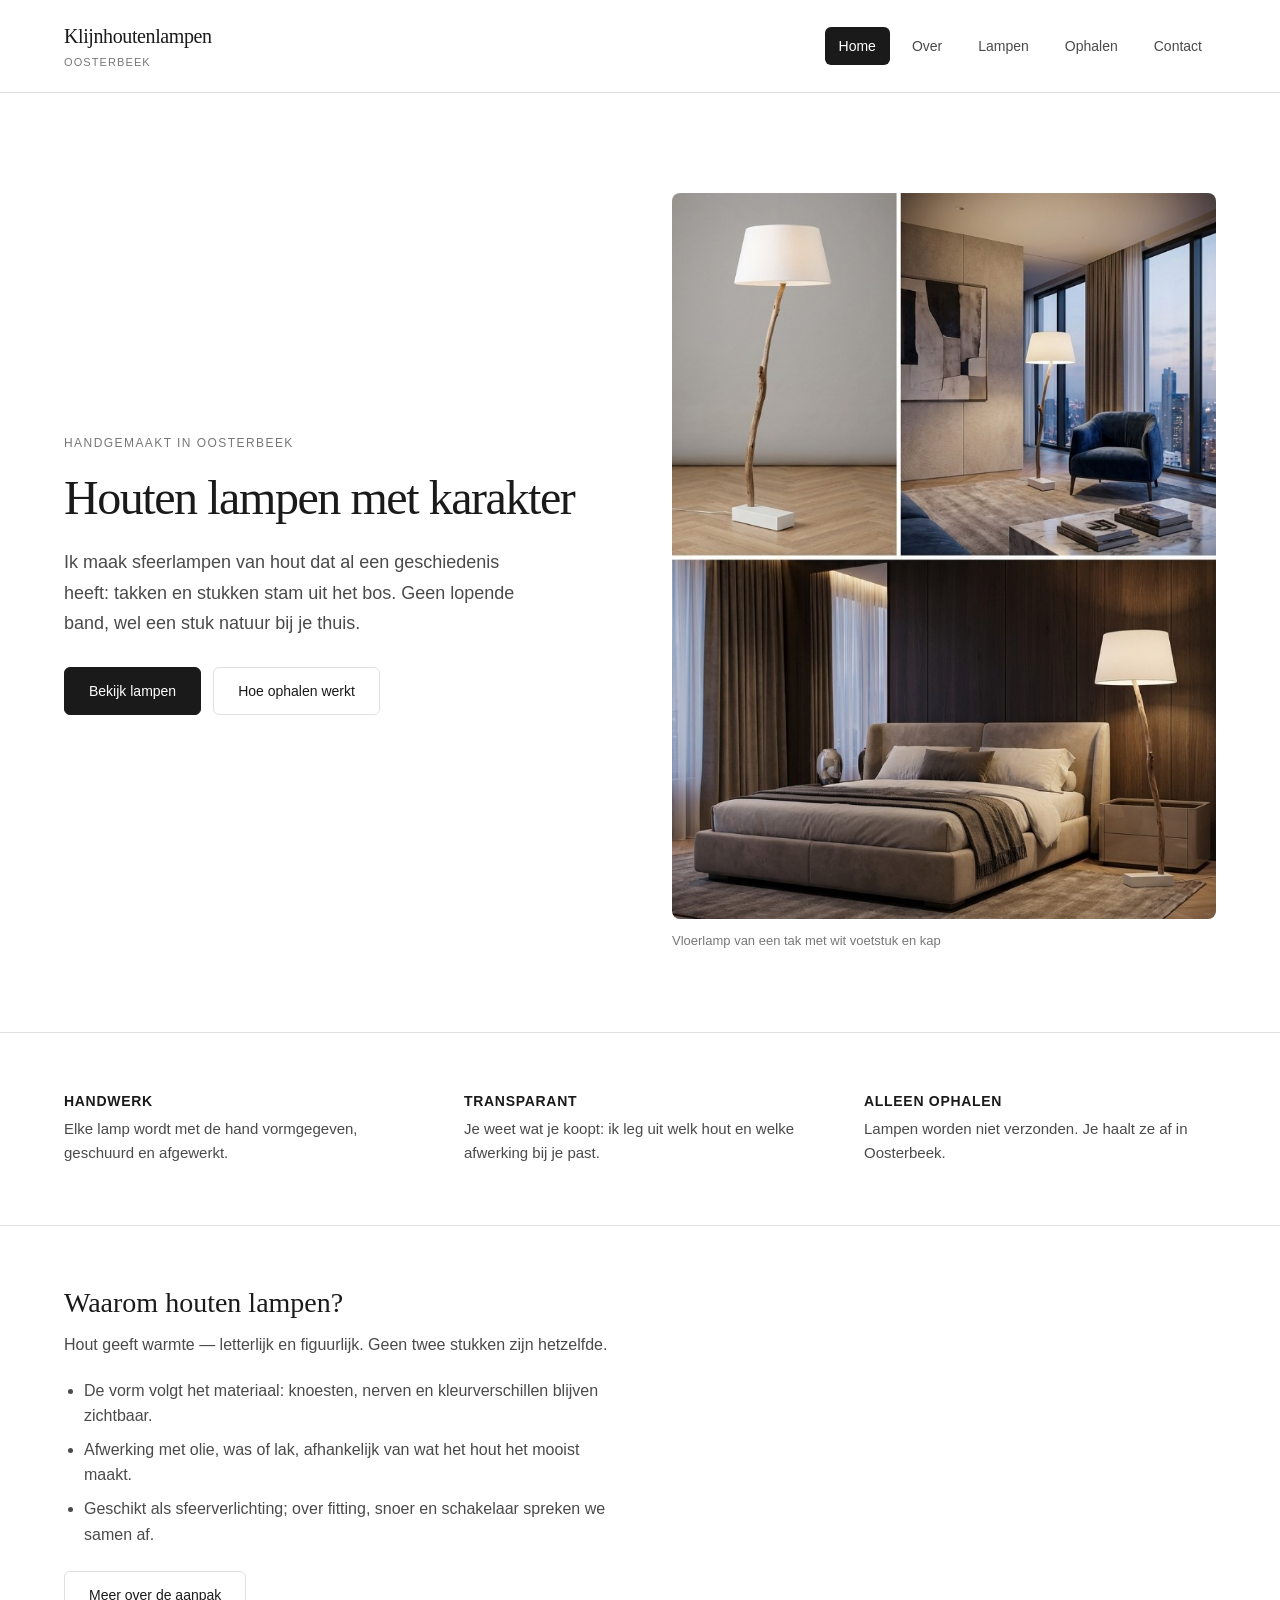
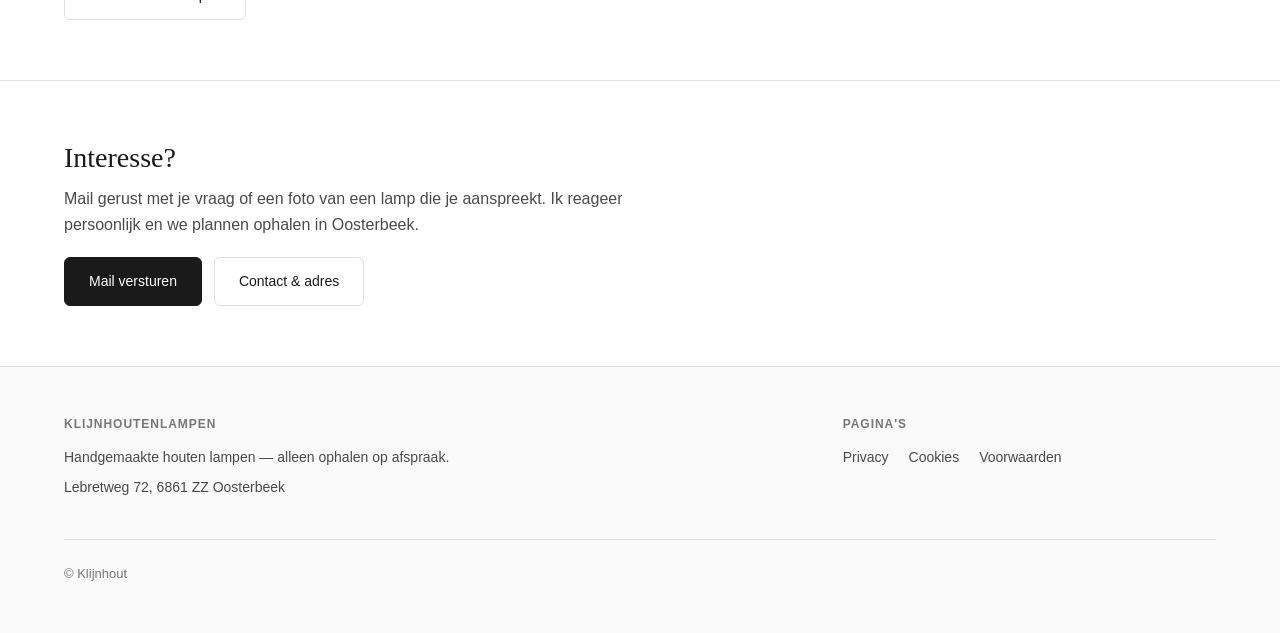
==== commit 0174a723: "Refactor: Update layout and styles for consistency across pages - Changed header and footer structur" ====
--- a/index.html
+++ b/index.html
@@ -11,11 +11,7 @@
   <meta property="og:description" content="Handgemaakte houten lampen van takken en stam uit het bos. Ophalen in Oosterbeek.">
   <meta property="og:url" content="https://klijnhoutenlampen.nl/">
   <meta property="og:locale" content="nl_NL">
-  <meta name="twitter:card" content="summary_large_image">
   <meta property="og:image" content="https://klijnhoutenlampen.nl/images/lampen/lookbook-01.jpg">
-  <link rel="preconnect" href="https://fonts.googleapis.com">
-  <link rel="preconnect" href="https://fonts.gstatic.com" crossorigin>
-  <link href="https://fonts.googleapis.com/css2?family=DM+Sans:wght@400;500;600;700&family=Fraunces:opsz,wght@9..144,450;9..144,600&display=swap" rel="stylesheet">
   <link rel="stylesheet" href="css/style.css">
   <script type="application/ld+json">
   {
@@ -31,28 +27,20 @@
       "postalCode": "6861 ZZ",
       "addressLocality": "Oosterbeek",
       "addressCountry": "NL"
-    },
-    "makesOffer": {
-      "@type": "Offer",
-      "itemOffered": {
-        "@type": "Product",
-        "name": "Houten lamp op maat",
-        "category": "Verlichting"
-      }
     }
   }
   </script>
 </head>
 <body>
-  <a class="skip-link" href="#inhoud">Naar inhoud</a>
+  <a class="skip-link" href="#main">Naar inhoud</a>
 
-  <header class="site-header">
-    <div class="wrap header-inner">
-      <a class="brand" href="index.html">
-        <p class="brand-name">Klijnhoutenlampen</p>
-        <p class="brand-tag">Houten lampen · Oosterbeek</p>
+  <header class="header">
+    <div class="container header__inner">
+      <a class="logo" href="index.html">
+        <p class="logo__name">Klijnhoutenlampen</p>
+        <p class="logo__sub">Oosterbeek</p>
       </a>
-      <nav class="site-nav" aria-label="Hoofdmenu">
+      <nav class="nav" aria-label="Hoofdmenu">
         <a href="index.html" aria-current="page">Home</a>
         <a href="over.html">Over</a>
         <a href="lampen.html">Lampen</a>
@@ -62,98 +50,93 @@
     </div>
   </header>
 
-  <main id="inhoud">
-    <section class="hero-split wrap" aria-labelledby="hero-title">
-      <div class="hero-split__copy">
-        <p class="eyebrow">Ambacht · Oosterbeek</p>
-        <h1 id="hero-title">Houten lampen met karakter — uit het bos, door het handwerk</h1>
-        <p class="lead">
-          Ik maak sfeerlampen van hout dat al een geschiedenis heeft: takken en stukken stam die ik in het bos vind en met zorg bewerk.
-          Geen lopende band — wel een stuk natuur bij je thuis.
-        </p>
-        <div class="hero-actions">
-          <a class="button button--primary" href="lampen.html">Bekijk lampen</a>
-          <a class="button button--ghost" href="ophalen.html">Hoe ophalen werkt</a>
-        </div>
-      </div>
-      <div class="hero-split__media">
-        <figure class="hero-figure">
-          <img
-            src="images/lampen/lookbook-01.jpg"
-            width="767"
-            height="1024"
-            alt="Vloerlamp van een gebogen houten tak met wit voetstuk en lampenkap, in studio, woonkamer en slaapkamer"
-            fetchpriority="high"
-          >
-          <figcaption>Vloerlamp van een tak met wit voetstuk en kap — in studio, woonkamer en slaapkamer.</figcaption>
-        </figure>
-      </div>
-    </section>
-
-    <section class="wrap trust-panel" aria-labelledby="trust-title">
-      <h2 id="trust-title" class="visually-hidden">Waarom Klijnhoutenlampen</h2>
-      <div class="trust-grid">
-        <div class="trust-item trust-item--lead">
-          <h3>Handwerk</h3>
-          <p>Elke lamp wordt met de hand vormgegeven, geschuurd en afgewerkt — passend bij het stuk hout.</p>
-        </div>
-        <div class="trust-item">
-          <h3>Transparant</h3>
-          <p>Je weet wat je koopt: ik leg uit welk hout, welke afwerking en welk licht bij je past.</p>
-        </div>
-        <div class="trust-item">
-          <h3>Ophalen op afspraak</h3>
-          <p>Lampen worden niet verzonden. Je haalt ze af in Oosterbeek, zodat ze heel en persoonlijk overgedragen worden.</p>
+  <main id="main">
+    <section class="hero">
+      <div class="container">
+        <div class="hero__grid">
+          <div class="hero__content">
+            <span class="hero__label">Handgemaakt in Oosterbeek</span>
+            <h1 class="hero__title">Houten lampen met karakter</h1>
+            <p class="hero__text">
+              Ik maak sfeerlampen van hout dat al een geschiedenis heeft: takken en stukken stam uit het bos. Geen lopende band, wel een stuk natuur bij je thuis.
+            </p>
+            <div class="hero__buttons">
+              <a class="btn btn--dark" href="lampen.html">Bekijk lampen</a>
+              <a class="btn" href="ophalen.html">Hoe ophalen werkt</a>
+            </div>
+          </div>
+          <div class="hero__image">
+            <img src="images/lampen/lookbook-01.jpg" alt="Vloerlamp van een gebogen houten tak met wit voetstuk en lampenkap" width="767" height="1024">
+            <p class="hero__caption">Vloerlamp van een tak met wit voetstuk en kap</p>
+          </div>
         </div>
       </div>
     </section>
 
-    <section class="wrap section-block" aria-labelledby="waarom-title">
-      <h2 id="waarom-title">Waarom houten lampen?</h2>
-      <p class="intro">Hout geeft warmte — letterlijk en figuurlijk. Geen twee stukken zijn hetzelfde.</p>
-      <ul class="bullets">
-        <li>De vorm volgt het materiaal: knoesten, nerven en kleurverschillen blijven zichtbaar.</li>
-        <li>Afwerking met olie, was of lak, afhankelijk van wat het hout het mooist maakt.</li>
-        <li>Geschikt als sfeerverlichting; over fitting, snoer en schakelaar spreken we samen af.</li>
-      </ul>
-      <p class="intro section-cta"><a class="button" href="over.html">Meer over de aanpak</a></p>
+    <section class="features">
+      <div class="container">
+        <div class="features__grid">
+          <div class="feature">
+            <h3 class="feature__title">Handwerk</h3>
+            <p class="feature__text">Elke lamp wordt met de hand vormgegeven, geschuurd en afgewerkt.</p>
+          </div>
+          <div class="feature">
+            <h3 class="feature__title">Transparant</h3>
+            <p class="feature__text">Je weet wat je koopt: ik leg uit welk hout en welke afwerking bij je past.</p>
+          </div>
+          <div class="feature">
+            <h3 class="feature__title">Alleen ophalen</h3>
+            <p class="feature__text">Lampen worden niet verzonden. Je haalt ze af in Oosterbeek.</p>
+          </div>
+        </div>
+      </div>
     </section>
 
-    <section class="wrap section-block" aria-labelledby="werk-title">
-      <h2 id="werk-title">Lampen</h2>
-      <p class="intro">Een selectie van wat ik gemaakt heb staat op de lampenpagina — en groeit als er nieuwe stukken klaar zijn.</p>
-      <p><a class="button button--primary" href="lampen.html">Naar alle lampen</a></p>
+    <section class="section">
+      <div class="container">
+        <h2 class="section__title">Waarom houten lampen?</h2>
+        <p class="section__text">Hout geeft warmte — letterlijk en figuurlijk. Geen twee stukken zijn hetzelfde.</p>
+        <ul class="section__list">
+          <li>De vorm volgt het materiaal: knoesten, nerven en kleurverschillen blijven zichtbaar.</li>
+          <li>Afwerking met olie, was of lak, afhankelijk van wat het hout het mooist maakt.</li>
+          <li>Geschikt als sfeerverlichting; over fitting, snoer en schakelaar spreken we samen af.</li>
+        </ul>
+        <a class="btn" href="over.html">Meer over de aanpak</a>
+      </div>
     </section>
 
-    <section class="wrap section-block" aria-labelledby="cta-ophalen">
-      <h2 id="cta-ophalen">Interesse?</h2>
-      <p class="intro">Mail gerust met je vraag of een foto van een lamp die je aanspreekt. Ik reageer persoonlijk en we plannen ophalen in Oosterbeek.</p>
-      <p class="hero-actions">
-        <a class="button button--primary" href="mailto:hallo@klijnhoutenlampen.nl">hallo@klijnhoutenlampen.nl</a>
-        <a class="button button--ghost" href="contact.html">Adres &amp; contact</a>
-      </p>
+    <section class="section">
+      <div class="container">
+        <h2 class="section__title">Interesse?</h2>
+        <p class="section__text">Mail gerust met je vraag of een foto van een lamp die je aanspreekt. Ik reageer persoonlijk en we plannen ophalen in Oosterbeek.</p>
+        <div class="hero__buttons">
+          <a class="btn btn--dark" href="mailto:hallo@klijnhoutenlampen.nl">Mail versturen</a>
+          <a class="btn" href="contact.html">Contact &amp; adres</a>
+        </div>
+      </div>
     </section>
   </main>
 
-  <footer class="site-footer">
-    <div class="wrap footer-grid">
-      <div class="footer-col">
-        <p><strong>Klijnhoutenlampen</strong></p>
-        <p>Handgemaakte houten lampen — alleen ophalen op afspraak.</p>
-        <p>Lebretweg 72<br>6861 ZZ Oosterbeek</p>
-        <p><a href="https://www.openstreetmap.org/search?query=Lebretweg%2072%2C%206861%20ZZ%20Oosterbeek">Route in OpenStreetMap</a></p>
-      </div>
-      <div class="footer-col">
-        <p><strong>Juridisch</strong></p>
-        <div class="footer-links">
-          <a href="privacy.html">Privacy</a>
-          <a href="cookies.html">Cookies</a>
-          <a href="voorwaarden.html">Voorwaarden</a>
+  <footer class="footer">
+    <div class="container">
+      <div class="footer__grid">
+        <div class="footer__col">
+          <strong>Klijnhoutenlampen</strong>
+          <p>Handgemaakte houten lampen — alleen ophalen op afspraak.</p>
+          <p>Lebretweg 72, 6861 ZZ Oosterbeek</p>
+        </div>
+        <div class="footer__col">
+          <strong>Pagina's</strong>
+          <div class="footer__links">
+            <a href="privacy.html">Privacy</a>
+            <a href="cookies.html">Cookies</a>
+            <a href="voorwaarden.html">Voorwaarden</a>
+          </div>
         </div>
       </div>
-    </div>
-    <div class="wrap footer-meta">
-      <p>© Klijnhout — klijnhoutenlampen.nl</p>
+      <div class="footer__bottom">
+        <p>© Klijnhout</p>
+      </div>
     </div>
   </footer>
 </body>
--- a/css/style.css
+++ b/css/style.css
@@ -1,63 +1,42 @@
-/* Klijnhoutenlampen — layout & vormgeving
-   Geïnspireerd op designrichtlijnen zoals taste-skill (typografie, contrast, geen AI-clichés). */
+/* Klijnhoutenlampen — clean, editorial design */
 
 :root {
-  --ink: #242019;
-  --ink-soft: #3a342c;
-  --body: #4f483f;
-  --paper: #f7f4ee;
-  --paper-2: #ebe6dc;
-  --line: rgba(36, 32, 25, 0.12);
-  --line-strong: rgba(36, 32, 25, 0.2);
-  --accent: #2f3d32;
-  --accent-hover: #243028;
-  --accent-muted: rgba(47, 61, 50, 0.12);
-  --card: #fdfcfa;
-  --shadow: 0 1px 0 rgba(255, 255, 255, 0.65) inset, 0 18px 48px rgba(36, 32, 25, 0.07);
-  --radius: 10px;
-  --radius-sm: 6px;
-  --ease: cubic-bezier(0.16, 1, 0.3, 1);
-  --font-sans: "DM Sans", system-ui, sans-serif;
-  --font-display: "Fraunces", Georgia, serif;
-  --nav-height: 3.5rem;
-}
-
-*,
-*::before,
-*::after {
-  box-sizing: border-box;
-}
-
-html {
-  scroll-behavior: smooth;
-}
+  --text: #1a1a1a;
+  --text-2: #4a4a4a;
+  --text-3: #777;
+  --bg: #fafafa;
+  --bg-2: #f0f0f0;
+  --border: #e0e0e0;
+  --accent: #1a1a1a;
+  --white: #fff;
+  --font: -apple-system, BlinkMacSystemFont, "Segoe UI", Roboto, sans-serif;
+  --serif: "Georgia", "Times New Roman", serif;
+}
+
+*, *::before, *::after { box-sizing: border-box; }
+
+html { scroll-behavior: smooth; }
 
 body {
   margin: 0;
-  font-family: var(--font-sans);
-  font-size: 1.0625rem;
+  font-family: var(--font);
+  font-size: 16px;
   line-height: 1.6;
-  color: var(--body);
-  background: var(--paper);
-  min-height: 100vh;
-  display: flex;
-  flex-direction: column;
+  color: var(--text-2);
+  background: var(--white);
   -webkit-font-smoothing: antialiased;
 }
 
-::selection {
-  background: var(--accent-muted);
-  color: var(--ink);
-}
-
-h1,
-h2,
-h3,
-.brand-name,
-.page-title {
-  font-family: var(--font-display);
-  color: var(--ink);
-}
+h1, h2, h3 {
+  font-family: var(--serif);
+  font-weight: 400;
+  color: var(--text);
+  line-height: 1.2;
+}
+
+a { color: var(--text); }
+
+img { display: block; max-width: 100%; height: auto; }
 
 .visually-hidden {
   position: absolute;
@@ -67,150 +46,329 @@
   margin: -1px;
   overflow: hidden;
   clip: rect(0, 0, 0, 0);
-  white-space: nowrap;
   border: 0;
 }
 
-.skip-link {
-  position: absolute;
-  left: -9999px;
-  z-index: 10000;
-  padding: 0.5rem 1rem;
-  background: var(--ink);
-  color: var(--paper);
-  font-family: var(--font-sans);
-}
-
-.skip-link:focus {
-  left: 0.75rem;
-  top: 0.75rem;
-}
-
-.wrap {
-  width: min(72rem, calc(100% - 1.75rem));
-  margin-inline: auto;
-}
-
-.wrap--narrow {
-  width: min(40rem, calc(100% - 1.75rem));
-}
-
-/* ——— Header ——— */
-.site-header {
+/* Layout */
+.container {
+  max-width: 1200px;
+  margin: 0 auto;
+  padding: 0 24px;
+}
+
+.container--narrow {
+  max-width: 680px;
+}
+
+/* Header */
+.header {
+  padding: 20px 0;
+  border-bottom: 1px solid var(--border);
+  background: var(--white);
   position: sticky;
   top: 0;
-  z-index: 50;
-  background: rgba(247, 244, 238, 0.94);
-  backdrop-filter: blur(12px);
-  border-bottom: 1px solid var(--line);
-}
-
-.header-inner {
+  z-index: 100;
+}
+
+.header__inner {
+  display: flex;
+  justify-content: space-between;
+  align-items: center;
+  flex-wrap: wrap;
+  gap: 16px;
+}
+
+.logo {
+  text-decoration: none;
+  color: var(--text);
+}
+
+.logo__name {
+  margin: 0;
+  font-family: var(--serif);
+  font-size: 20px;
+  font-weight: 400;
+  letter-spacing: -0.02em;
+}
+
+.logo__sub {
+  margin: 2px 0 0;
+  font-size: 11px;
+  text-transform: uppercase;
+  letter-spacing: 0.1em;
+  color: var(--text-3);
+}
+
+.nav {
+  display: flex;
+  gap: 8px;
+  flex-wrap: wrap;
+}
+
+.nav a {
+  font-size: 14px;
+  text-decoration: none;
+  color: var(--text-2);
+  padding: 8px 14px;
+  border-radius: 6px;
+  transition: background 0.15s, color 0.15s;
+}
+
+.nav a:hover {
+  background: var(--bg);
+  color: var(--text);
+}
+
+.nav a[aria-current="page"] {
+  background: var(--text);
+  color: var(--white);
+}
+
+/* Hero */
+.hero {
+  padding: 80px 0 60px;
+}
+
+@media (min-width: 768px) {
+  .hero { padding: 100px 0 80px; }
+}
+
+.hero__grid {
+  display: grid;
+  gap: 48px;
+  align-items: center;
+}
+
+@media (min-width: 900px) {
+  .hero__grid {
+    grid-template-columns: 1fr 1fr;
+    gap: 64px;
+  }
+}
+
+.hero__label {
+  display: inline-block;
+  margin: 0 0 16px;
+  font-size: 12px;
+  text-transform: uppercase;
+  letter-spacing: 0.12em;
+  color: var(--text-3);
+}
+
+.hero__title {
+  margin: 0 0 20px;
+  font-size: clamp(32px, 5vw, 48px);
+  letter-spacing: -0.03em;
+}
+
+.hero__text {
+  margin: 0 0 28px;
+  font-size: 18px;
+  line-height: 1.7;
+  color: var(--text-2);
+  max-width: 480px;
+}
+
+.hero__buttons {
   display: flex;
   flex-wrap: wrap;
+  gap: 12px;
+}
+
+.hero__image {
+  position: relative;
+}
+
+.hero__image img {
+  width: 100%;
+  border-radius: 8px;
+}
+
+.hero__caption {
+  margin: 12px 0 0;
+  font-size: 13px;
+  color: var(--text-3);
+}
+
+/* Buttons */
+.btn {
+  display: inline-flex;
   align-items: center;
-  justify-content: space-between;
-  gap: 1rem 1.5rem;
-  padding: 0.9rem 0;
-  min-height: var(--nav-height);
-}
-
-.brand {
+  gap: 8px;
+  padding: 12px 24px;
+  font-size: 14px;
+  font-weight: 500;
   text-decoration: none;
-  color: inherit;
-  line-height: 1.15;
-}
-
-.brand-name {
-  margin: 0;
-  font-size: 1.35rem;
-  font-weight: 500;
-  letter-spacing: -0.02em;
-}
-
-.brand-tag {
-  margin: 0.2rem 0 0;
-  font-family: var(--font-sans);
-  font-size: 0.72rem;
-  font-weight: 500;
+  border-radius: 6px;
+  border: 1px solid var(--border);
+  background: var(--white);
+  color: var(--text);
+  cursor: pointer;
+  transition: all 0.15s;
+}
+
+.btn:hover {
+  border-color: var(--text);
+}
+
+.btn--dark {
+  background: var(--text);
+  border-color: var(--text);
+  color: var(--white);
+}
+
+.btn--dark:hover {
+  background: #333;
+}
+
+/* Features */
+.features {
+  padding: 60px 0;
+  border-top: 1px solid var(--border);
+}
+
+.features__grid {
+  display: grid;
+  gap: 32px;
+}
+
+@media (min-width: 600px) {
+  .features__grid {
+    grid-template-columns: repeat(3, 1fr);
+    gap: 48px;
+  }
+}
+
+.feature {
+  text-align: left;
+}
+
+.feature__title {
+  margin: 0 0 8px;
+  font-family: var(--font);
+  font-size: 14px;
+  font-weight: 600;
   text-transform: uppercase;
-  letter-spacing: 0.14em;
-  color: var(--body);
-  opacity: 0.85;
-}
-
-.site-nav {
-  display: flex;
-  flex-wrap: wrap;
-  gap: 0.25rem;
-  align-items: center;
-}
-
-.site-nav a {
-  font-family: var(--font-sans);
-  font-size: 0.9rem;
-  font-weight: 500;
-  color: var(--ink-soft);
-  text-decoration: none;
-  padding: 0.45rem 0.75rem;
-  border-radius: 999px;
-  border: 1px solid transparent;
-  transition: background 0.2s var(--ease), color 0.2s var(--ease), border-color 0.2s var(--ease);
-}
-
-.site-nav a:hover,
-.site-nav a:focus-visible {
-  background: rgba(36, 32, 25, 0.05);
-  color: var(--ink);
-}
-
-.site-nav a[aria-current="page"] {
-  background: var(--accent);
-  color: #f4f1ea;
-  border-color: transparent;
-}
-
-.site-nav a[aria-current="page"]:hover {
-  background: var(--accent-hover);
-  color: #fff;
-}
-
-/* ——— Main ——— */
-main {
-  flex: 1;
-  padding-block: 2.5rem 4rem;
-}
-
-.page-title {
-  font-size: clamp(1.85rem, 3.2vw, 2.35rem);
-  font-weight: 500;
-  line-height: 1.18;
-  letter-spacing: -0.02em;
-  margin: 0 0 0.65rem;
-}
-
-.page-intro {
-  margin: 0 0 1.75rem;
-  font-size: 1.08rem;
-  max-width: 58ch;
-  color: var(--body);
-}
-
-.prose {
-  font-size: 1.04rem;
-  max-width: 62ch;
+  letter-spacing: 0.05em;
+  color: var(--text);
+}
+
+.feature__text {
+  margin: 0;
+  font-size: 15px;
+  line-height: 1.6;
+  color: var(--text-2);
+}
+
+/* Section */
+.section {
+  padding: 60px 0;
+  border-top: 1px solid var(--border);
+}
+
+.section__title {
+  margin: 0 0 12px;
+  font-size: 28px;
+}
+
+.section__text {
+  margin: 0 0 20px;
+  max-width: 560px;
+  color: var(--text-2);
+}
+
+.section__list {
+  margin: 0 0 24px;
+  padding-left: 20px;
+  max-width: 560px;
+}
+
+.section__list li {
+  margin-bottom: 8px;
+  color: var(--text-2);
+}
+
+/* Gallery */
+.gallery {
+  display: grid;
+  gap: 24px;
+}
+
+@media (min-width: 600px) {
+  .gallery {
+    grid-template-columns: repeat(2, 1fr);
+  }
+}
+
+.card {
+  background: var(--white);
+  border: 1px solid var(--border);
+  border-radius: 8px;
+  overflow: hidden;
+  transition: box-shadow 0.2s;
+}
+
+.card:hover {
+  box-shadow: 0 8px 32px rgba(0,0,0,0.08);
+}
+
+.card img {
+  width: 100%;
+  aspect-ratio: 4 / 5;
+  object-fit: cover;
+}
+
+.card__body {
+  padding: 16px 20px;
+  border-top: 1px solid var(--border);
+}
+
+.card__title {
+  margin: 0 0 4px;
+  font-family: var(--font);
+  font-size: 15px;
+  font-weight: 600;
+  color: var(--text);
+}
+
+.card__text {
+  margin: 0;
+  font-size: 14px;
+  color: var(--text-3);
+}
+
+.empty {
+  padding: 32px;
+  text-align: center;
+  color: var(--text-3);
+  border: 1px dashed var(--border);
+  border-radius: 8px;
+}
+
+/* Page */
+.page {
+  padding: 60px 0 80px;
+}
+
+.page__title {
+  margin: 0 0 16px;
+  font-size: 36px;
+}
+
+.page__intro {
+  margin: 0 0 32px;
+  font-size: 18px;
+  color: var(--text-2);
+  max-width: 560px;
 }
 
 .prose p {
-  margin: 0 0 1.05rem;
+  margin: 0 0 16px;
 }
 
 .prose h2 {
-  font-family: var(--font-display);
-  font-size: 1.28rem;
-  font-weight: 500;
-  margin: 2.25rem 0 0.55rem;
-  color: var(--ink);
+  margin: 40px 0 12px;
+  font-size: 24px;
 }
 
 .prose h2:first-child {
@@ -218,274 +376,47 @@
 }
 
 .prose ul {
-  margin: 0 0 1.1rem;
-  padding-left: 1.2rem;
-}
-
-.prose li + li {
-  margin-top: 0.4rem;
+  margin: 0 0 16px;
+  padding-left: 20px;
+}
+
+.prose li {
+  margin-bottom: 6px;
 }
 
 .prose a {
-  color: var(--accent);
-  font-weight: 500;
-  text-underline-offset: 0.18em;
-}
-
-.prose a:hover {
-  color: var(--accent-hover);
-}
-
-/* ——— Home: split hero ——— */
-.hero-split {
-  display: grid;
-  gap: 2rem 3rem;
-  align-items: center;
-  padding-bottom: 0.5rem;
-}
-
-@media (min-width: 52rem) {
-  .hero-split {
-    grid-template-columns: minmax(0, 1fr) minmax(0, 1.05fr);
-    gap: 3rem 3.5rem;
-  }
-}
-
-.eyebrow {
-  margin: 0 0 0.65rem;
-  font-family: var(--font-sans);
-  font-size: 0.75rem;
-  font-weight: 600;
-  letter-spacing: 0.16em;
+  color: var(--text);
+  text-decoration: underline;
+  text-underline-offset: 3px;
+}
+
+/* Info box */
+.info-box {
+  margin: 24px 0;
+  padding: 20px 24px;
+  background: var(--bg);
+  border-radius: 8px;
+}
+
+.info-box strong {
+  display: block;
+  margin-bottom: 8px;
+  font-size: 13px;
   text-transform: uppercase;
-  color: var(--accent);
-}
-
-.hero-split h1 {
-  font-size: clamp(2rem, 4vw, 2.75rem);
-  font-weight: 500;
-  line-height: 1.12;
-  letter-spacing: -0.03em;
-  margin: 0 0 1rem;
-}
-
-.lead {
-  margin: 0 0 1.5rem;
-  font-size: 1.1rem;
-  line-height: 1.62;
-  max-width: 38ch;
-  color: var(--body);
-}
-
-.hero-actions {
-  display: flex;
-  flex-wrap: wrap;
-  gap: 0.6rem 0.85rem;
-}
-
-.hero-figure {
-  margin: 0;
-}
-
-.hero-figure img {
-  width: 100%;
-  height: auto;
-  display: block;
-  border-radius: var(--radius);
-  border: 1px solid var(--line-strong);
-  box-shadow: var(--shadow);
-}
-
-.hero-figure figcaption {
-  margin-top: 0.65rem;
-  font-size: 0.88rem;
-  line-height: 1.45;
-  color: var(--body);
-  opacity: 0.92;
-}
-
-/* Trust: geen drie gelijke kolommen — eerste rij volle breedte, daarna twee */
-.trust-panel {
-  margin-top: 3.25rem;
-  padding: 1.75rem 1.5rem 1.5rem;
-  background: linear-gradient(165deg, var(--paper-2) 0%, #f2efe8 100%);
-  border: 1px solid var(--line);
-  border-radius: var(--radius);
-  box-shadow: var(--shadow);
-}
-
-.trust-grid {
-  display: grid;
-  gap: 1.35rem 1.75rem;
-}
-
-@media (min-width: 40rem) {
-  .trust-grid {
-    grid-template-columns: 1fr 1fr;
-  }
-
-  .trust-item--lead {
-    grid-column: 1 / -1;
-    padding-bottom: 1.25rem;
-    margin-bottom: 0.15rem;
-    border-bottom: 1px solid var(--line);
-  }
-}
-
-.trust-item h3 {
-  margin: 0 0 0.4rem;
-  font-family: var(--font-sans);
-  font-size: 0.72rem;
-  font-weight: 700;
-  text-transform: uppercase;
-  letter-spacing: 0.1em;
-  color: var(--accent);
-}
-
-.trust-item p {
-  margin: 0;
-  font-size: 0.95rem;
-  line-height: 1.55;
-  color: var(--body);
-}
-
-/* ——— Secties ——— */
-.section-block {
-  margin-top: 3.25rem;
-}
-
-.section-block h2 {
-  font-family: var(--font-display);
-  font-size: 1.35rem;
-  font-weight: 500;
-  margin: 0 0 0.6rem;
-  letter-spacing: -0.02em;
-}
-
-.section-block .intro {
-  margin: 0 0 1rem;
-  max-width: 58ch;
-}
-
-.section-cta {
-  margin-top: 1.25rem;
-}
-
-.bullets {
-  margin: 0;
-  padding-left: 1.15rem;
-  max-width: 58ch;
-}
-
-.bullets li + li {
-  margin-top: 0.45rem;
-}
-
-.section-head h2 {
-  font-family: var(--font-display);
-  font-size: 1.35rem;
-  font-weight: 500;
-  margin: 0 0 0.4rem;
-}
-
-.section-intro {
-  margin: 0 0 1.35rem;
-  max-width: 58ch;
-  font-size: 1rem;
-}
-
-/* ——— Galerij ——— */
-.gallery-section .section-head {
-  margin-bottom: 0.25rem;
-}
-
-.lampen-grid {
-  display: grid;
-  gap: 1.35rem;
-}
-
-@media (min-width: 36rem) {
-  .lampen-grid {
-    grid-template-columns: repeat(2, minmax(0, 1fr));
-  }
-}
-
-@media (min-width: 60rem) {
-  .lampen-grid--wide {
-    grid-template-columns: repeat(2, minmax(0, 1fr));
-  }
-}
-
-.lamp-card {
-  background: var(--card);
-  border-radius: var(--radius);
-  border: 1px solid var(--line);
-  overflow: hidden;
-  box-shadow: 0 1px 0 rgba(255, 255, 255, 0.8) inset;
-  transition: transform 0.25s var(--ease), box-shadow 0.25s var(--ease);
-}
-
-.lamp-card:hover {
-  transform: translateY(-2px);
-  box-shadow: var(--shadow);
-}
-
-.lamp-card img {
-  display: block;
-  width: 100%;
-  height: auto;
-  aspect-ratio: 3 / 4;
-  object-fit: cover;
-}
-
-.lamp-card figcaption {
-  padding: 0.75rem 1rem 1rem;
-  font-size: 0.9rem;
-  line-height: 1.45;
-  color: var(--body);
-  border-top: 1px solid var(--line);
-  background: #f5f3f0;
-}
-
-.empty-state {
-  margin: 1rem 0 0;
-  padding: 1.15rem 1.25rem;
-  border-radius: var(--radius-sm);
-  border: 1px dashed var(--line-strong);
-  background: var(--card);
-  font-size: 0.96rem;
-}
-
-/* ——— Kaarten / kaders ——— */
-.address-card {
-  margin-top: 1.25rem;
-  padding: 1.15rem 1.3rem;
-  background: var(--card);
-  border: 1px solid var(--line);
-  border-radius: var(--radius-sm);
-  box-shadow: 0 1px 0 rgba(255, 255, 255, 0.7) inset;
-  display: inline-block;
-  min-width: min(100%, 20rem);
-}
-
-.address-card strong {
-  display: block;
-  margin-bottom: 0.35rem;
-  font-family: var(--font-sans);
-  font-size: 0.72rem;
-  font-weight: 700;
   letter-spacing: 0.08em;
-  text-transform: uppercase;
-  color: var(--ink);
-}
-
-.address-card p {
-  margin: 0;
-  font-size: 0.96rem;
-  line-height: 1.55;
-}
-
-/* ——— Stappen ——— */
+  color: var(--text);
+}
+
+.info-box p {
+  margin: 0;
+  line-height: 1.6;
+}
+
+.info-box a {
+  color: var(--text);
+}
+
+/* Steps */
 .steps {
   margin: 0;
   padding: 0;
@@ -495,8 +426,9 @@
 
 .steps li {
   position: relative;
-  padding-left: 2.65rem;
-  margin-bottom: 1.2rem;
+  padding-left: 48px;
+  margin-bottom: 20px;
+  min-height: 32px;
 }
 
 .steps li::before {
@@ -504,160 +436,120 @@
   content: counter(step);
   position: absolute;
   left: 0;
-  top: 0.05rem;
-  width: 1.75rem;
-  height: 1.75rem;
-  line-height: 1.75rem;
+  top: 0;
+  width: 32px;
+  height: 32px;
+  line-height: 32px;
   text-align: center;
-  font-family: var(--font-sans);
-  font-size: 0.82rem;
-  font-weight: 700;
-  color: #f4f1ea;
-  background: var(--accent);
+  font-size: 14px;
+  font-weight: 600;
+  color: var(--white);
+  background: var(--text);
   border-radius: 50%;
 }
 
-/* ——— Knoppen ——— */
-.button {
-  display: inline-flex;
-  align-items: center;
-  justify-content: center;
-  gap: 0.35rem;
-  font-family: var(--font-sans);
-  font-size: 0.94rem;
-  font-weight: 600;
-  padding: 0.65rem 1.25rem;
-  border-radius: 999px;
-  text-decoration: none;
-  border: 1px solid transparent;
-  cursor: pointer;
-  transition: background 0.2s var(--ease), color 0.2s var(--ease), border-color 0.2s var(--ease), transform 0.15s var(--ease);
-}
-
-.button:active {
-  transform: scale(0.98);
-}
-
-.button--primary {
-  background: var(--accent);
-  color: #f6f3ec;
-  border-color: var(--accent-hover);
-}
-
-.button--primary:hover,
-.button--primary:focus-visible {
-  background: var(--accent-hover);
-  color: #fff;
-}
-
-.button--ghost {
-  background: transparent;
-  color: var(--ink-soft);
-  border-color: var(--line-strong);
-}
-
-.button--ghost:hover,
-.button--ghost:focus-visible {
-  border-color: var(--accent);
-  color: var(--accent);
-  background: rgba(47, 61, 50, 0.06);
-}
-
-.button:not(.button--primary):not(.button--ghost) {
-  background: transparent;
-  color: var(--accent);
-  border-color: var(--accent);
-}
-
-.button:not(.button--primary):not(.button--ghost):hover {
-  background: var(--accent);
-  color: #f6f3ec;
-}
-
-/* ——— Footer ——— */
-.site-footer {
-  margin-top: auto;
-  padding: 2.5rem 0 2.5rem;
-  border-top: 1px solid var(--line);
-  background: linear-gradient(180deg, var(--paper-2) 0%, var(--paper) 100%);
-  font-size: 0.9rem;
-  color: var(--body);
-}
-
-.footer-grid {
+/* Contact cards */
+.contact-card {
+  display: inline-block;
+  margin: 0 16px 16px 0;
+  padding: 20px 24px;
+  background: var(--bg);
+  border-radius: 8px;
+  min-width: 240px;
+}
+
+.contact-card strong {
+  display: block;
+  margin-bottom: 8px;
+  font-size: 12px;
+  text-transform: uppercase;
+  letter-spacing: 0.08em;
+  color: var(--text-3);
+}
+
+.contact-card p {
+  margin: 0;
+  color: var(--text);
+}
+
+.contact-card a {
+  color: var(--text);
+  text-decoration: underline;
+}
+
+/* Footer */
+.footer {
+  padding: 48px 0;
+  border-top: 1px solid var(--border);
+  background: var(--bg);
+}
+
+.footer__grid {
   display: grid;
-  gap: 1.75rem 2.5rem;
-}
-
-@media (min-width: 44rem) {
-  .footer-grid {
-    grid-template-columns: 1.4fr 1fr;
-    align-items: start;
+  gap: 32px;
+}
+
+@media (min-width: 600px) {
+  .footer__grid {
+    grid-template-columns: 2fr 1fr;
   }
 }
 
-.footer-col p {
-  margin: 0 0 0.55rem;
-  max-width: 36ch;
-}
-
-.footer-col strong {
+.footer__col strong {
   display: block;
-  margin-bottom: 0.45rem;
-  font-family: var(--font-sans);
-  font-size: 0.7rem;
-  font-weight: 700;
-  letter-spacing: 0.12em;
+  margin-bottom: 12px;
+  font-size: 12px;
   text-transform: uppercase;
-  color: var(--ink);
-}
-
-.footer-links {
+  letter-spacing: 0.08em;
+  color: var(--text-3);
+}
+
+.footer__col p {
+  margin: 0 0 8px;
+  font-size: 14px;
+  color: var(--text-2);
+}
+
+.footer__links {
   display: flex;
   flex-wrap: wrap;
-  gap: 0.5rem 1.1rem;
-}
-
-.footer-links a {
-  font-weight: 600;
-  color: var(--accent);
+  gap: 8px 20px;
+}
+
+.footer__links a {
+  font-size: 14px;
+  color: var(--text-2);
   text-decoration: none;
 }
 
-.footer-links a:hover {
+.footer__links a:hover {
+  color: var(--text);
   text-decoration: underline;
-  text-underline-offset: 0.2em;
-}
-
-.footer-meta {
-  margin-top: 1.75rem;
-  padding-top: 1.1rem;
-  border-top: 1px solid var(--line);
-  font-size: 0.82rem;
-  opacity: 0.9;
-}
-
-.footer-meta p {
-  margin: 0;
-}
-
-.notice-box {
-  margin-top: 1.75rem;
-  padding: 1.15rem 1.25rem;
-  border-radius: var(--radius-sm);
-  border: 1px solid var(--line);
-  border-left: 4px solid var(--accent);
-  background: var(--card);
-  font-size: 0.98rem;
-  line-height: 1.55;
-}
-
-.notice-box strong {
-  font-family: var(--font-sans);
-  color: var(--ink);
-}
-
-.notice-box a {
-  font-weight: 600;
-  color: var(--accent);
-}
+}
+
+.footer__bottom {
+  margin-top: 32px;
+  padding-top: 24px;
+  border-top: 1px solid var(--border);
+  font-size: 13px;
+  color: var(--text-3);
+}
+
+.footer__bottom p {
+  margin: 0;
+}
+
+/* Skip link */
+.skip-link {
+  position: absolute;
+  left: -9999px;
+  padding: 8px 16px;
+  background: var(--text);
+  color: var(--white);
+  z-index: 9999;
+}
+
+.skip-link:focus {
+  left: 8px;
+  top: 8px;
+}
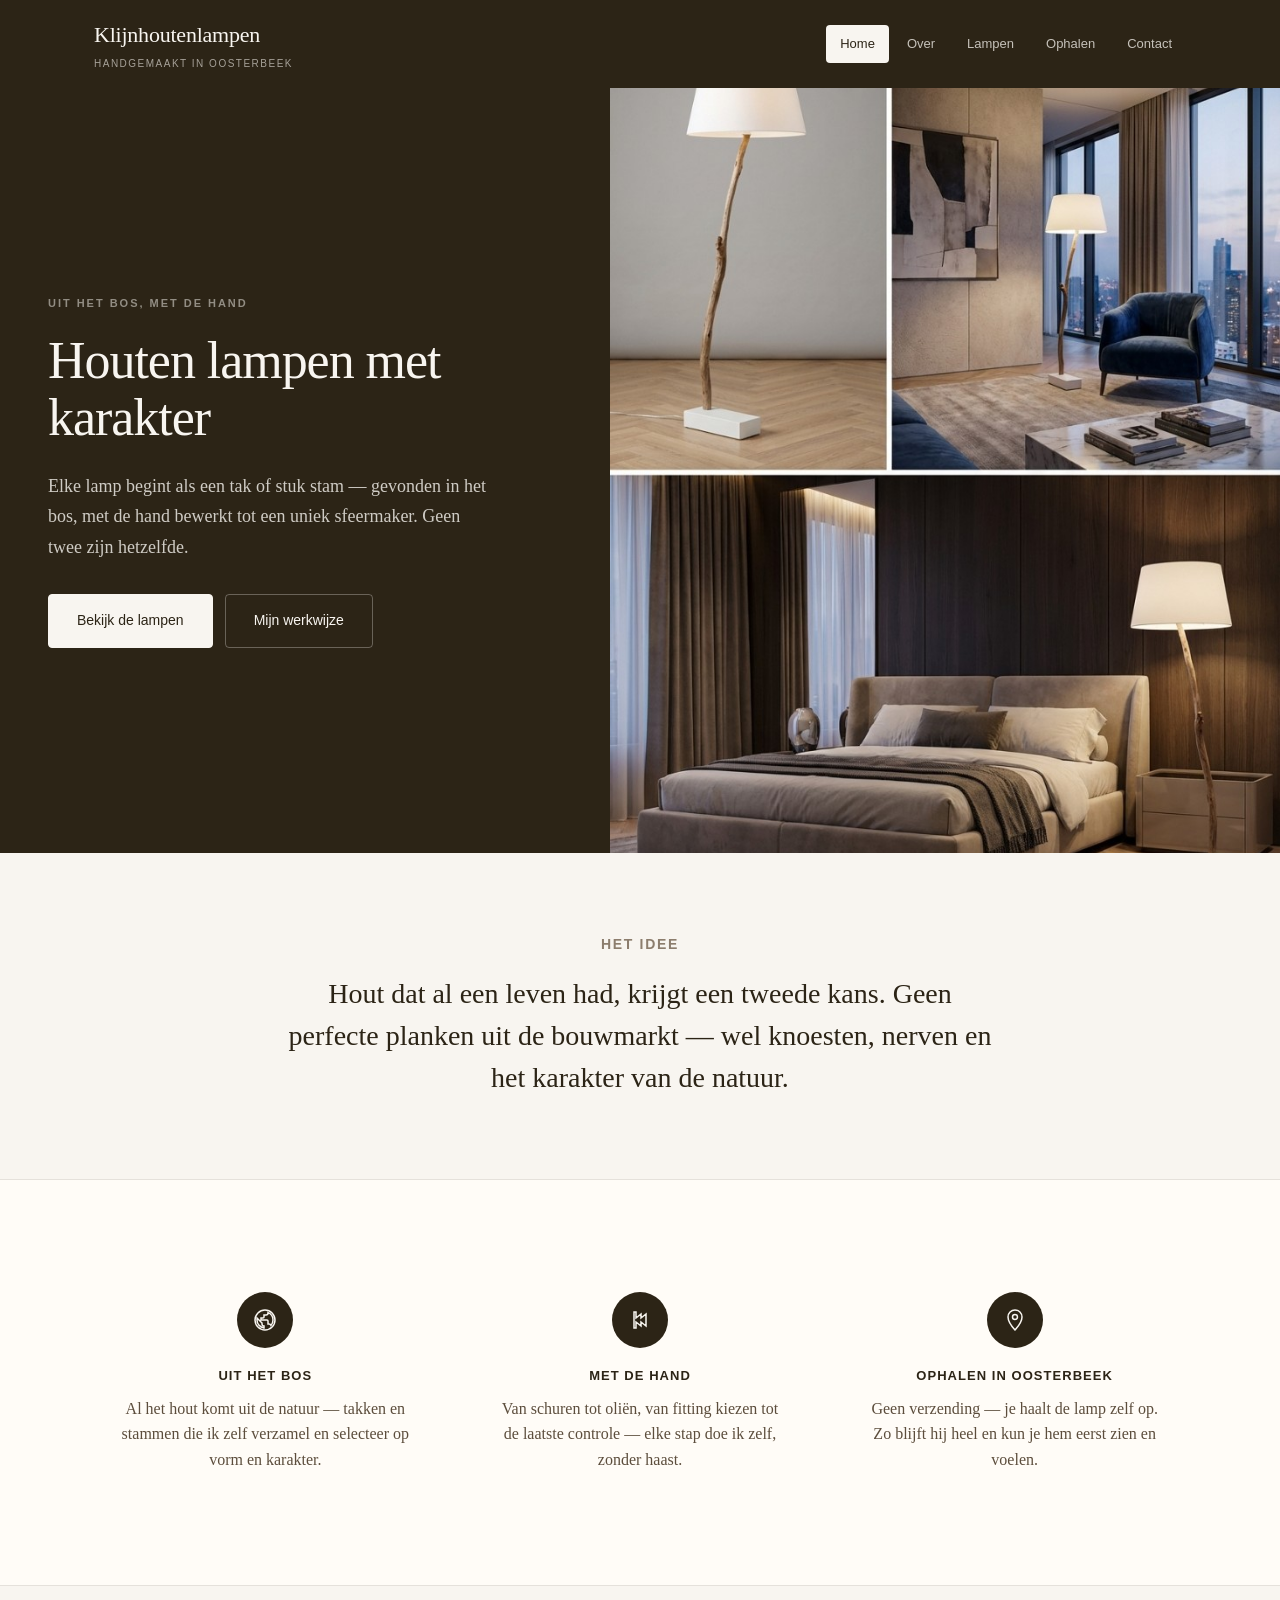
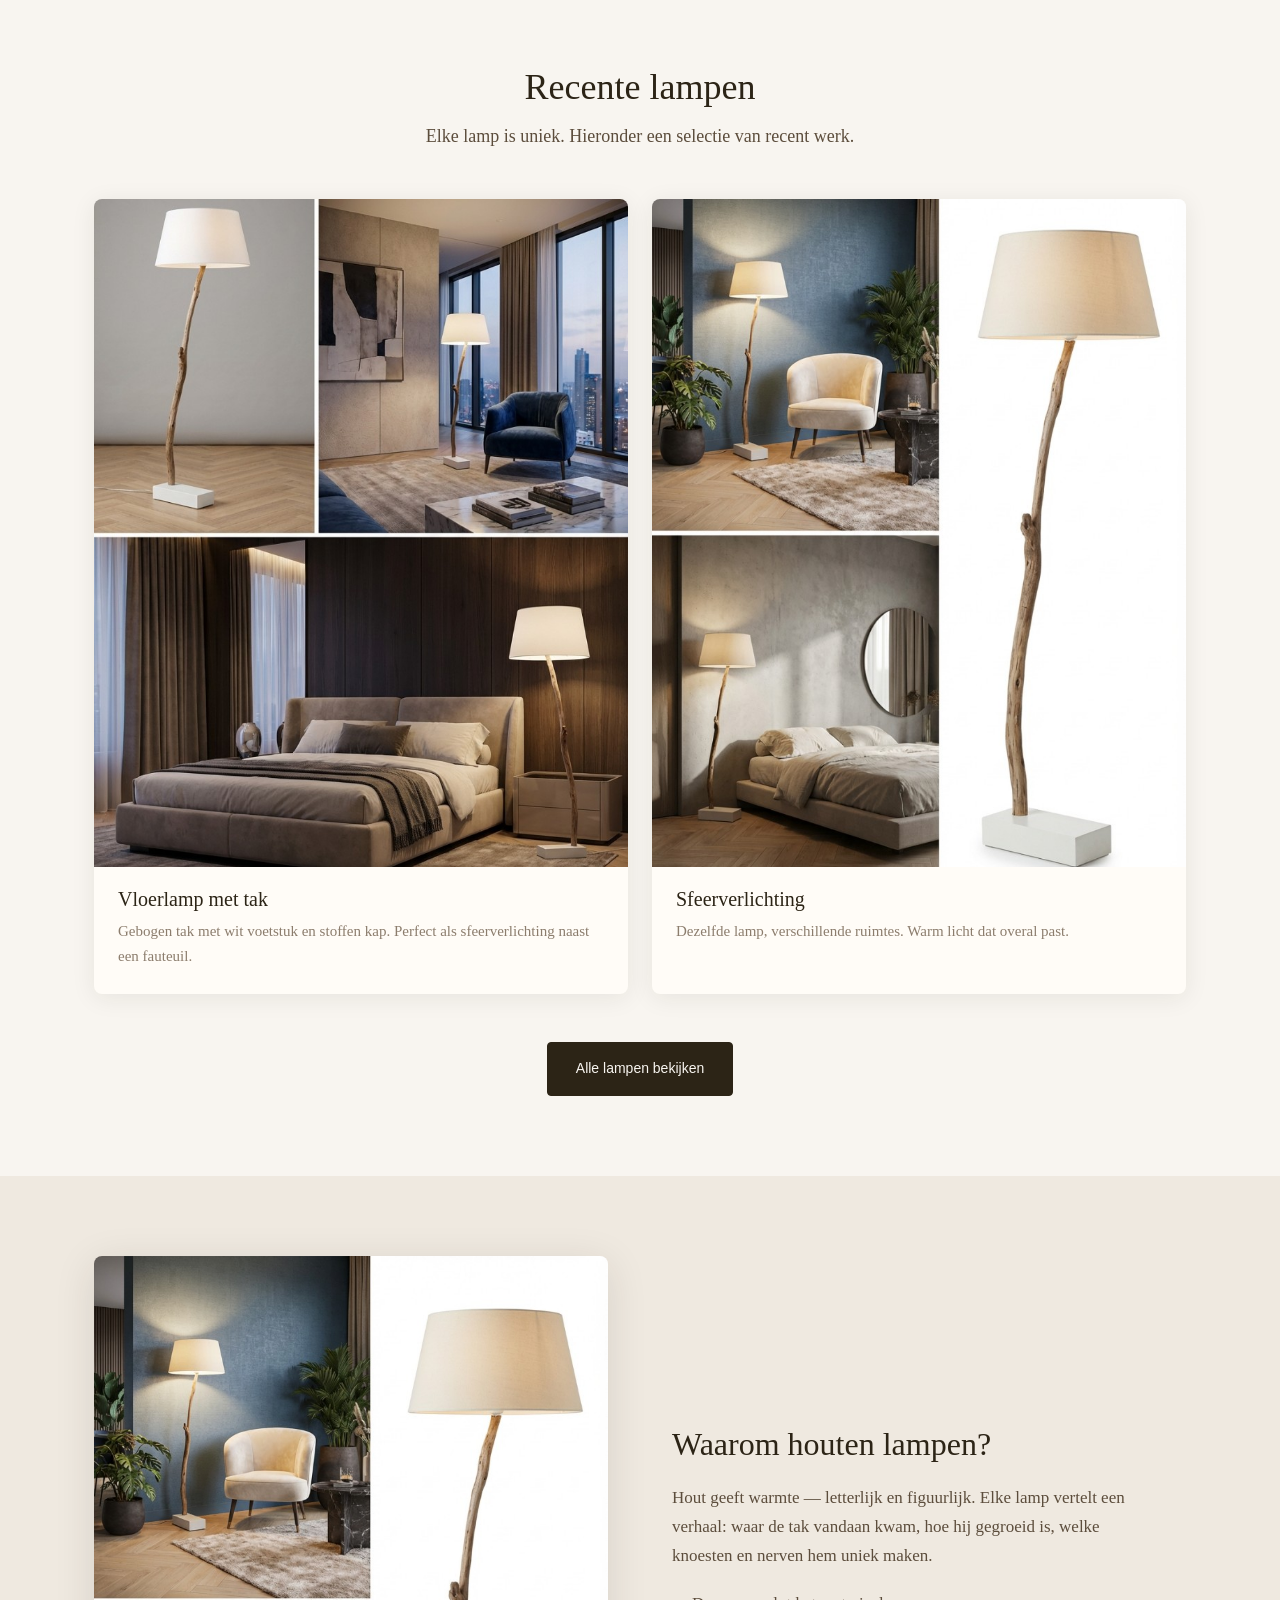
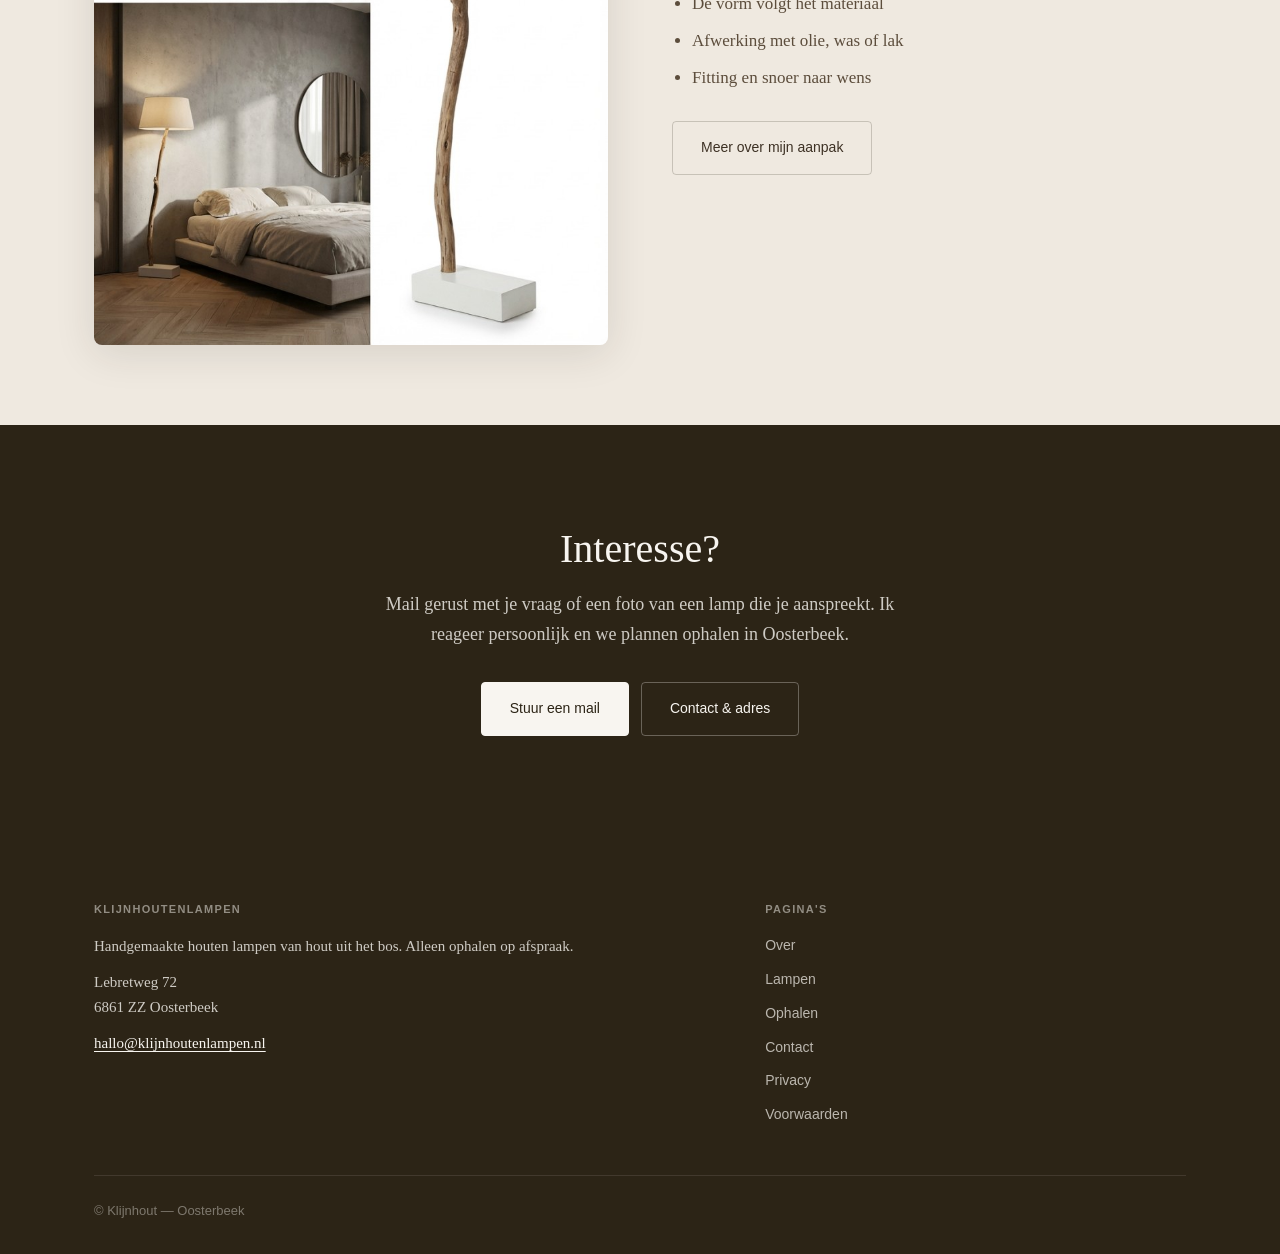
==== commit 64473713: "Warm hout-design: donkere header/footer, grote hero-foto, galerij-sectie, features met iconen Made-w" ====
--- a/index.html
+++ b/index.html
@@ -4,7 +4,7 @@
   <meta charset="utf-8">
   <meta name="viewport" content="width=device-width, initial-scale=1">
   <title>Klijnhoutenlampen — handgemaakte houten lampen | Oosterbeek</title>
-  <meta name="description" content="Unieke houten lampen van boshout, ambachtelijk gemaakt. Alleen ophalen in Oosterbeek (Lebretweg). Geen massaproductie — wel karakter en warm licht.">
+  <meta name="description" content="Unieke houten lampen van boshout, ambachtelijk gemaakt. Alleen ophalen in Oosterbeek. Geen massaproductie — wel karakter en warm licht.">
   <link rel="canonical" href="https://klijnhoutenlampen.nl/">
   <meta property="og:type" content="website">
   <meta property="og:title" content="Klijnhoutenlampen — houten lampen op maat">
@@ -19,8 +19,7 @@
     "@type": "LocalBusiness",
     "name": "Klijnhoutenlampen",
     "url": "https://klijnhoutenlampen.nl/",
-    "description": "Handgemaakte houten lampen van takken en hout uit het bos. Verkoop uitsluitend op afspraak, afhalen in Oosterbeek.",
-    "areaServed": "NL",
+    "description": "Handgemaakte houten lampen van takken en hout uit het bos.",
     "address": {
       "@type": "PostalAddress",
       "streetAddress": "Lebretweg 72",
@@ -38,7 +37,7 @@
     <div class="container header__inner">
       <a class="logo" href="index.html">
         <p class="logo__name">Klijnhoutenlampen</p>
-        <p class="logo__sub">Oosterbeek</p>
+        <p class="logo__sub">Handgemaakt in Oosterbeek</p>
       </a>
       <nav class="nav" aria-label="Hoofdmenu">
         <a href="index.html" aria-current="page">Home</a>
@@ -51,67 +50,131 @@
   </header>
 
   <main id="main">
+    <!-- Hero met grote foto -->
     <section class="hero">
-      <div class="container">
-        <div class="hero__grid">
-          <div class="hero__content">
-            <span class="hero__label">Handgemaakt in Oosterbeek</span>
-            <h1 class="hero__title">Houten lampen met karakter</h1>
-            <p class="hero__text">
-              Ik maak sfeerlampen van hout dat al een geschiedenis heeft: takken en stukken stam uit het bos. Geen lopende band, wel een stuk natuur bij je thuis.
-            </p>
-            <div class="hero__buttons">
-              <a class="btn btn--dark" href="lampen.html">Bekijk lampen</a>
-              <a class="btn" href="ophalen.html">Hoe ophalen werkt</a>
-            </div>
-          </div>
-          <div class="hero__image">
-            <img src="images/lampen/lookbook-01.jpg" alt="Vloerlamp van een gebogen houten tak met wit voetstuk en lampenkap" width="767" height="1024">
-            <p class="hero__caption">Vloerlamp van een tak met wit voetstuk en kap</p>
-          </div>
-        </div>
-      </div>
-    </section>
-
+      <div class="hero__inner">
+        <div class="hero__content">
+          <span class="hero__label">Uit het bos, met de hand</span>
+          <h1 class="hero__title">Houten lampen met karakter</h1>
+          <p class="hero__text">
+            Elke lamp begint als een tak of stuk stam — gevonden in het bos, met de hand bewerkt tot een uniek sfeermaker. Geen twee zijn hetzelfde.
+          </p>
+          <div class="hero__buttons">
+            <a class="btn btn--light" href="lampen.html">Bekijk de lampen</a>
+            <a class="btn btn--outline" href="over.html">Mijn werkwijze</a>
+          </div>
+        </div>
+        <div class="hero__image">
+          <img src="images/lampen/lookbook-01.jpg" alt="Vloerlamp van een gebogen houten tak met wit voetstuk en lampenkap in verschillende interieurs" loading="eager">
+        </div>
+      </div>
+    </section>
+
+    <!-- Intro quote -->
+    <section class="intro-section">
+      <div class="container">
+        <p class="intro-section__title">Het idee</p>
+        <p class="intro-section__text">
+          Hout dat al een leven had, krijgt een tweede kans. Geen perfecte planken uit de bouwmarkt — wel knoesten, nerven en het karakter van de natuur.
+        </p>
+      </div>
+    </section>
+
+    <!-- Features -->
     <section class="features">
       <div class="container">
         <div class="features__grid">
           <div class="feature">
-            <h3 class="feature__title">Handwerk</h3>
-            <p class="feature__text">Elke lamp wordt met de hand vormgegeven, geschuurd en afgewerkt.</p>
+            <div class="feature__icon">
+              <svg viewBox="0 0 24 24"><path d="M12 2C6.48 2 2 6.48 2 12s4.48 10 10 10 10-4.48 10-10S17.52 2 12 2zm-1 17.93c-3.95-.49-7-3.85-7-7.93 0-.62.08-1.21.21-1.79L9 15v1c0 1.1.9 2 2 2v1.93zm6.9-2.54c-.26-.81-1-1.39-1.9-1.39h-1v-3c0-.55-.45-1-1-1H8v-2h2c.55 0 1-.45 1-1V7h2c1.1 0 2-.9 2-2v-.41c2.93 1.19 5 4.06 5 7.41 0 2.08-.8 3.97-2.1 5.39z"/></svg>
+            </div>
+            <h3 class="feature__title">Uit het bos</h3>
+            <p class="feature__text">Al het hout komt uit de natuur — takken en stammen die ik zelf verzamel en selecteer op vorm en karakter.</p>
           </div>
           <div class="feature">
-            <h3 class="feature__title">Transparant</h3>
-            <p class="feature__text">Je weet wat je koopt: ik leg uit welk hout en welke afwerking bij je past.</p>
+            <div class="feature__icon">
+              <svg viewBox="0 0 24 24"><path d="M18 11V6l-5 4V6l-5 4V4H6v16h2v-6l5 4v-4l5 4v-7z"/></svg>
+            </div>
+            <h3 class="feature__title">Met de hand</h3>
+            <p class="feature__text">Van schuren tot oliën, van fitting kiezen tot de laatste controle — elke stap doe ik zelf, zonder haast.</p>
           </div>
           <div class="feature">
-            <h3 class="feature__title">Alleen ophalen</h3>
-            <p class="feature__text">Lampen worden niet verzonden. Je haalt ze af in Oosterbeek.</p>
-          </div>
-        </div>
-      </div>
-    </section>
-
-    <section class="section">
-      <div class="container">
-        <h2 class="section__title">Waarom houten lampen?</h2>
-        <p class="section__text">Hout geeft warmte — letterlijk en figuurlijk. Geen twee stukken zijn hetzelfde.</p>
-        <ul class="section__list">
-          <li>De vorm volgt het materiaal: knoesten, nerven en kleurverschillen blijven zichtbaar.</li>
-          <li>Afwerking met olie, was of lak, afhankelijk van wat het hout het mooist maakt.</li>
-          <li>Geschikt als sfeerverlichting; over fitting, snoer en schakelaar spreken we samen af.</li>
-        </ul>
-        <a class="btn" href="over.html">Meer over de aanpak</a>
-      </div>
-    </section>
-
-    <section class="section">
-      <div class="container">
-        <h2 class="section__title">Interesse?</h2>
-        <p class="section__text">Mail gerust met je vraag of een foto van een lamp die je aanspreekt. Ik reageer persoonlijk en we plannen ophalen in Oosterbeek.</p>
-        <div class="hero__buttons">
-          <a class="btn btn--dark" href="mailto:hallo@klijnhoutenlampen.nl">Mail versturen</a>
-          <a class="btn" href="contact.html">Contact &amp; adres</a>
+            <div class="feature__icon">
+              <svg viewBox="0 0 24 24"><path d="M12 2C8.13 2 5 5.13 5 9c0 5.25 7 13 7 13s7-7.75 7-13c0-3.87-3.13-7-7-7zm0 9.5c-1.38 0-2.5-1.12-2.5-2.5s1.12-2.5 2.5-2.5 2.5 1.12 2.5 2.5-1.12 2.5-2.5 2.5z"/></svg>
+            </div>
+            <h3 class="feature__title">Ophalen in Oosterbeek</h3>
+            <p class="feature__text">Geen verzending — je haalt de lamp zelf op. Zo blijft hij heel en kun je hem eerst zien en voelen.</p>
+          </div>
+        </div>
+      </div>
+    </section>
+
+    <!-- Galerij preview -->
+    <section class="gallery-preview">
+      <div class="container">
+        <div class="gallery-preview__header">
+          <h2 class="gallery-preview__title">Recente lampen</h2>
+          <p class="gallery-preview__text">Elke lamp is uniek. Hieronder een selectie van recent werk.</p>
+        </div>
+        <div class="gallery-preview__grid">
+          <article class="card">
+            <div class="card__image">
+              <img src="images/lampen/lookbook-01.jpg" alt="Vloerlamp van een gebogen houten tak met wit voetstuk en lampenkap" loading="lazy">
+            </div>
+            <div class="card__body">
+              <h3 class="card__title">Vloerlamp met tak</h3>
+              <p class="card__text">Gebogen tak met wit voetstuk en stoffen kap. Perfect als sfeerverlichting naast een fauteuil.</p>
+            </div>
+          </article>
+          <article class="card">
+            <div class="card__image">
+              <img src="images/lampen/lookbook-02.jpg" alt="Vloerlamp in woon- en slaapkamer setting" loading="lazy">
+            </div>
+            <div class="card__body">
+              <h3 class="card__title">Sfeerverlichting</h3>
+              <p class="card__text">Dezelfde lamp, verschillende ruimtes. Warm licht dat overal past.</p>
+            </div>
+          </article>
+        </div>
+        <div class="gallery-preview__cta">
+          <a class="btn btn--dark" href="lampen.html">Alle lampen bekijken</a>
+        </div>
+      </div>
+    </section>
+
+    <!-- Over preview -->
+    <section class="about-preview">
+      <div class="container">
+        <div class="about-preview__grid">
+          <div class="about-preview__image">
+            <img src="images/lampen/lookbook-02.jpg" alt="Houten lamp in sfeervolle setting" loading="lazy">
+          </div>
+          <div class="about-preview__content">
+            <h2 class="about-preview__title">Waarom houten lampen?</h2>
+            <p class="about-preview__text">
+              Hout geeft warmte — letterlijk en figuurlijk. Elke lamp vertelt een verhaal: waar de tak vandaan kwam, hoe hij gegroeid is, welke knoesten en nerven hem uniek maken.
+            </p>
+            <ul class="about-preview__list">
+              <li>De vorm volgt het materiaal</li>
+              <li>Afwerking met olie, was of lak</li>
+              <li>Fitting en snoer naar wens</li>
+            </ul>
+            <a class="btn btn--secondary" href="over.html">Meer over mijn aanpak</a>
+          </div>
+        </div>
+      </div>
+    </section>
+
+    <!-- CTA -->
+    <section class="cta-section">
+      <div class="container">
+        <h2 class="cta-section__title">Interesse?</h2>
+        <p class="cta-section__text">
+          Mail gerust met je vraag of een foto van een lamp die je aanspreekt. Ik reageer persoonlijk en we plannen ophalen in Oosterbeek.
+        </p>
+        <div class="cta-section__buttons">
+          <a class="btn btn--light" href="mailto:hallo@klijnhoutenlampen.nl">Stuur een mail</a>
+          <a class="btn btn--outline" href="contact.html">Contact &amp; adres</a>
         </div>
       </div>
     </section>
@@ -122,20 +185,24 @@
       <div class="footer__grid">
         <div class="footer__col">
           <strong>Klijnhoutenlampen</strong>
-          <p>Handgemaakte houten lampen — alleen ophalen op afspraak.</p>
-          <p>Lebretweg 72, 6861 ZZ Oosterbeek</p>
+          <p>Handgemaakte houten lampen van hout uit het bos. Alleen ophalen op afspraak.</p>
+          <p>Lebretweg 72<br>6861 ZZ Oosterbeek</p>
+          <p><a href="mailto:hallo@klijnhoutenlampen.nl">hallo@klijnhoutenlampen.nl</a></p>
         </div>
         <div class="footer__col">
           <strong>Pagina's</strong>
           <div class="footer__links">
+            <a href="over.html">Over</a>
+            <a href="lampen.html">Lampen</a>
+            <a href="ophalen.html">Ophalen</a>
+            <a href="contact.html">Contact</a>
             <a href="privacy.html">Privacy</a>
-            <a href="cookies.html">Cookies</a>
             <a href="voorwaarden.html">Voorwaarden</a>
           </div>
         </div>
       </div>
       <div class="footer__bottom">
-        <p>© Klijnhout</p>
+        <p>© Klijnhout — Oosterbeek</p>
       </div>
     </div>
   </footer>
--- a/css/style.css
+++ b/css/style.css
@@ -1,49 +1,50 @@
-/* Klijnhoutenlampen — clean, editorial design */
+/* Klijnhoutenlampen — warm, ambachtelijk design */
 
 :root {
-  --text: #1a1a1a;
-  --text-2: #4a4a4a;
-  --text-3: #777;
-  --bg: #fafafa;
-  --bg-2: #f0f0f0;
-  --border: #e0e0e0;
-  --accent: #1a1a1a;
-  --white: #fff;
-  --font: -apple-system, BlinkMacSystemFont, "Segoe UI", Roboto, sans-serif;
-  --serif: "Georgia", "Times New Roman", serif;
+  --wood-dark: #2c2416;
+  --wood: #3d3124;
+  --wood-light: #5c4d3c;
+  --cream: #f8f5f0;
+  --cream-dark: #efe9e0;
+  --warm-white: #fffcf7;
+  --text: #2c2416;
+  --text-soft: #5c4d3c;
+  --text-muted: #8c7d6d;
+  --border: rgba(44, 36, 22, 0.12);
+  --border-strong: rgba(44, 36, 22, 0.2);
+  --shadow-soft: 0 4px 24px rgba(44, 36, 22, 0.08);
+  --shadow-medium: 0 8px 40px rgba(44, 36, 22, 0.12);
+  --font: Georgia, "Times New Roman", serif;
+  --font-sans: -apple-system, BlinkMacSystemFont, "Segoe UI", Roboto, sans-serif;
 }
 
 *, *::before, *::after { box-sizing: border-box; }
-
 html { scroll-behavior: smooth; }
 
 body {
   margin: 0;
   font-family: var(--font);
-  font-size: 16px;
-  line-height: 1.6;
-  color: var(--text-2);
-  background: var(--white);
+  font-size: 17px;
+  line-height: 1.7;
+  color: var(--text-soft);
+  background: var(--cream);
   -webkit-font-smoothing: antialiased;
 }
 
 h1, h2, h3 {
-  font-family: var(--serif);
+  font-family: var(--font);
   font-weight: 400;
   color: var(--text);
   line-height: 1.2;
 }
 
-a { color: var(--text); }
-
+a { color: var(--wood); }
 img { display: block; max-width: 100%; height: auto; }
 
 .visually-hidden {
   position: absolute;
-  width: 1px;
-  height: 1px;
-  padding: 0;
-  margin: -1px;
+  width: 1px; height: 1px;
+  padding: 0; margin: -1px;
   overflow: hidden;
   clip: rect(0, 0, 0, 0);
   border: 0;
@@ -51,7 +52,7 @@
 
 /* Layout */
 .container {
-  max-width: 1200px;
+  max-width: 1140px;
   margin: 0 auto;
   padding: 0 24px;
 }
@@ -62,12 +63,9 @@
 
 /* Header */
 .header {
-  padding: 20px 0;
-  border-bottom: 1px solid var(--border);
-  background: var(--white);
-  position: sticky;
-  top: 0;
-  z-index: 100;
+  padding: 16px 0;
+  background: var(--wood-dark);
+  color: var(--cream);
 }
 
 .header__inner {
@@ -80,93 +78,109 @@
 
 .logo {
   text-decoration: none;
-  color: var(--text);
+  color: var(--cream);
 }
 
 .logo__name {
   margin: 0;
-  font-family: var(--serif);
-  font-size: 20px;
+  font-size: 22px;
   font-weight: 400;
-  letter-spacing: -0.02em;
+  letter-spacing: -0.01em;
 }
 
 .logo__sub {
   margin: 2px 0 0;
-  font-size: 11px;
+  font-family: var(--font-sans);
+  font-size: 10px;
   text-transform: uppercase;
-  letter-spacing: 0.1em;
-  color: var(--text-3);
+  letter-spacing: 0.15em;
+  color: rgba(248, 245, 240, 0.6);
 }
 
 .nav {
   display: flex;
-  gap: 8px;
+  gap: 4px;
   flex-wrap: wrap;
 }
 
 .nav a {
-  font-size: 14px;
+  font-family: var(--font-sans);
+  font-size: 13px;
+  font-weight: 500;
   text-decoration: none;
-  color: var(--text-2);
+  color: rgba(248, 245, 240, 0.75);
   padding: 8px 14px;
-  border-radius: 6px;
-  transition: background 0.15s, color 0.15s;
+  border-radius: 4px;
+  transition: all 0.15s ease;
 }
 
 .nav a:hover {
-  background: var(--bg);
-  color: var(--text);
+  color: var(--cream);
+  background: rgba(248, 245, 240, 0.1);
 }
 
 .nav a[aria-current="page"] {
-  background: var(--text);
-  color: var(--white);
-}
-
-/* Hero */
+  color: var(--wood-dark);
+  background: var(--cream);
+}
+
+/* Hero — grote foto centraal */
 .hero {
-  padding: 80px 0 60px;
-}
-
-@media (min-width: 768px) {
-  .hero { padding: 100px 0 80px; }
-}
-
-.hero__grid {
+  padding: 0;
+  background: var(--wood-dark);
+  color: var(--cream);
+}
+
+.hero__inner {
   display: grid;
-  gap: 48px;
-  align-items: center;
+  min-height: 85vh;
 }
 
 @media (min-width: 900px) {
-  .hero__grid {
-    grid-template-columns: 1fr 1fr;
-    gap: 64px;
+  .hero__inner {
+    grid-template-columns: 1fr 1.1fr;
+  }
+}
+
+.hero__content {
+  display: flex;
+  flex-direction: column;
+  justify-content: center;
+  padding: 60px 24px;
+}
+
+@media (min-width: 900px) {
+  .hero__content {
+    padding: 80px 64px 80px 48px;
   }
 }
 
 .hero__label {
   display: inline-block;
-  margin: 0 0 16px;
-  font-size: 12px;
+  margin: 0 0 20px;
+  font-family: var(--font-sans);
+  font-size: 11px;
+  font-weight: 600;
   text-transform: uppercase;
-  letter-spacing: 0.12em;
-  color: var(--text-3);
+  letter-spacing: 0.18em;
+  color: rgba(248, 245, 240, 0.5);
 }
 
 .hero__title {
-  margin: 0 0 20px;
-  font-size: clamp(32px, 5vw, 48px);
-  letter-spacing: -0.03em;
+  margin: 0 0 24px;
+  font-size: clamp(32px, 5vw, 52px);
+  font-weight: 400;
+  line-height: 1.1;
+  letter-spacing: -0.02em;
+  color: var(--cream);
 }
 
 .hero__text {
-  margin: 0 0 28px;
+  margin: 0 0 32px;
   font-size: 18px;
   line-height: 1.7;
-  color: var(--text-2);
-  max-width: 480px;
+  color: rgba(248, 245, 240, 0.8);
+  max-width: 440px;
 }
 
 .hero__buttons {
@@ -177,17 +191,16 @@
 
 .hero__image {
   position: relative;
+  min-height: 400px;
+  background: var(--wood);
 }
 
 .hero__image img {
+  position: absolute;
+  inset: 0;
   width: 100%;
-  border-radius: 8px;
-}
-
-.hero__caption {
-  margin: 12px 0 0;
-  font-size: 13px;
-  color: var(--text-3);
+  height: 100%;
+  object-fit: cover;
 }
 
 /* Buttons */
@@ -195,226 +208,466 @@
   display: inline-flex;
   align-items: center;
   gap: 8px;
-  padding: 12px 24px;
+  padding: 14px 28px;
+  font-family: var(--font-sans);
   font-size: 14px;
   font-weight: 500;
   text-decoration: none;
-  border-radius: 6px;
-  border: 1px solid var(--border);
-  background: var(--white);
+  border-radius: 4px;
+  border: 1px solid transparent;
+  cursor: pointer;
+  transition: all 0.2s ease;
+}
+
+.btn--light {
+  background: var(--cream);
+  color: var(--wood-dark);
+  border-color: var(--cream);
+}
+
+.btn--light:hover {
+  background: var(--warm-white);
+  transform: translateY(-1px);
+}
+
+.btn--outline {
+  background: transparent;
+  color: var(--cream);
+  border-color: rgba(248, 245, 240, 0.3);
+}
+
+.btn--outline:hover {
+  border-color: var(--cream);
+  background: rgba(248, 245, 240, 0.1);
+}
+
+.btn--dark {
+  background: var(--wood-dark);
+  color: var(--cream);
+  border-color: var(--wood-dark);
+}
+
+.btn--dark:hover {
+  background: var(--wood);
+}
+
+.btn--secondary {
+  background: transparent;
+  color: var(--wood);
+  border-color: var(--border-strong);
+}
+
+.btn--secondary:hover {
+  border-color: var(--wood);
+  background: var(--cream-dark);
+}
+
+/* Intro sectie */
+.intro-section {
+  padding: 80px 0;
+  background: var(--cream);
+  text-align: center;
+}
+
+.intro-section__title {
+  margin: 0 0 16px;
+  font-size: 14px;
+  font-family: var(--font-sans);
+  font-weight: 600;
+  text-transform: uppercase;
+  letter-spacing: 0.12em;
+  color: var(--text-muted);
+}
+
+.intro-section__text {
+  margin: 0 auto;
+  font-size: 28px;
+  line-height: 1.5;
   color: var(--text);
-  cursor: pointer;
-  transition: all 0.15s;
-}
-
-.btn:hover {
-  border-color: var(--text);
-}
-
-.btn--dark {
-  background: var(--text);
-  border-color: var(--text);
-  color: var(--white);
-}
-
-.btn--dark:hover {
-  background: #333;
+  max-width: 720px;
 }
 
 /* Features */
 .features {
-  padding: 60px 0;
+  padding: 80px 0;
+  background: var(--warm-white);
   border-top: 1px solid var(--border);
+  border-bottom: 1px solid var(--border);
 }
 
 .features__grid {
   display: grid;
-  gap: 32px;
-}
-
-@media (min-width: 600px) {
+  gap: 48px;
+}
+
+@media (min-width: 700px) {
   .features__grid {
     grid-template-columns: repeat(3, 1fr);
-    gap: 48px;
+    gap: 32px;
   }
 }
 
 .feature {
-  text-align: left;
+  text-align: center;
+  padding: 32px 24px;
+}
+
+.feature__icon {
+  width: 56px;
+  height: 56px;
+  margin: 0 auto 20px;
+  background: var(--wood-dark);
+  border-radius: 50%;
+  display: flex;
+  align-items: center;
+  justify-content: center;
+}
+
+.feature__icon svg {
+  width: 24px;
+  height: 24px;
+  stroke: var(--cream);
+  stroke-width: 1.5;
+  fill: none;
 }
 
 .feature__title {
-  margin: 0 0 8px;
-  font-family: var(--font);
-  font-size: 14px;
-  font-weight: 600;
-  text-transform: uppercase;
-  letter-spacing: 0.05em;
-  color: var(--text);
-}
-
-.feature__text {
-  margin: 0;
-  font-size: 15px;
-  line-height: 1.6;
-  color: var(--text-2);
-}
-
-/* Section */
-.section {
-  padding: 60px 0;
-  border-top: 1px solid var(--border);
-}
-
-.section__title {
   margin: 0 0 12px;
-  font-size: 28px;
-}
-
-.section__text {
-  margin: 0 0 20px;
-  max-width: 560px;
-  color: var(--text-2);
-}
-
-.section__list {
-  margin: 0 0 24px;
-  padding-left: 20px;
-  max-width: 560px;
-}
-
-.section__list li {
-  margin-bottom: 8px;
-  color: var(--text-2);
-}
-
-/* Gallery */
-.gallery {
-  display: grid;
-  gap: 24px;
-}
-
-@media (min-width: 600px) {
-  .gallery {
-    grid-template-columns: repeat(2, 1fr);
-  }
-}
-
-.card {
-  background: var(--white);
-  border: 1px solid var(--border);
-  border-radius: 8px;
-  overflow: hidden;
-  transition: box-shadow 0.2s;
-}
-
-.card:hover {
-  box-shadow: 0 8px 32px rgba(0,0,0,0.08);
-}
-
-.card img {
-  width: 100%;
-  aspect-ratio: 4 / 5;
-  object-fit: cover;
-}
-
-.card__body {
-  padding: 16px 20px;
-  border-top: 1px solid var(--border);
-}
-
-.card__title {
-  margin: 0 0 4px;
-  font-family: var(--font);
-  font-size: 15px;
-  font-weight: 600;
-  color: var(--text);
-}
-
-.card__text {
-  margin: 0;
-  font-size: 14px;
-  color: var(--text-3);
-}
-
-.empty {
-  padding: 32px;
-  text-align: center;
-  color: var(--text-3);
-  border: 1px dashed var(--border);
-  border-radius: 8px;
-}
-
-/* Page */
-.page {
-  padding: 60px 0 80px;
-}
-
-.page__title {
-  margin: 0 0 16px;
-  font-size: 36px;
-}
-
-.page__intro {
-  margin: 0 0 32px;
-  font-size: 18px;
-  color: var(--text-2);
-  max-width: 560px;
-}
-
-.prose p {
-  margin: 0 0 16px;
-}
-
-.prose h2 {
-  margin: 40px 0 12px;
-  font-size: 24px;
-}
-
-.prose h2:first-child {
-  margin-top: 0;
-}
-
-.prose ul {
-  margin: 0 0 16px;
-  padding-left: 20px;
-}
-
-.prose li {
-  margin-bottom: 6px;
-}
-
-.prose a {
-  color: var(--text);
-  text-decoration: underline;
-  text-underline-offset: 3px;
-}
-
-/* Info box */
-.info-box {
-  margin: 24px 0;
-  padding: 20px 24px;
-  background: var(--bg);
-  border-radius: 8px;
-}
-
-.info-box strong {
-  display: block;
-  margin-bottom: 8px;
+  font-family: var(--font-sans);
   font-size: 13px;
+  font-weight: 700;
   text-transform: uppercase;
   letter-spacing: 0.08em;
   color: var(--text);
 }
 
-.info-box p {
+.feature__text {
   margin: 0;
+  font-size: 16px;
   line-height: 1.6;
-}
-
-.info-box a {
+  color: var(--text-soft);
+}
+
+/* Galerij preview */
+.gallery-preview {
+  padding: 80px 0;
+  background: var(--cream);
+}
+
+.gallery-preview__header {
+  text-align: center;
+  margin-bottom: 48px;
+}
+
+.gallery-preview__title {
+  margin: 0 0 12px;
+  font-size: 36px;
+}
+
+.gallery-preview__text {
+  margin: 0;
+  color: var(--text-soft);
+  font-size: 18px;
+}
+
+.gallery-preview__grid {
+  display: grid;
+  gap: 24px;
+}
+
+@media (min-width: 700px) {
+  .gallery-preview__grid {
+    grid-template-columns: repeat(2, 1fr);
+  }
+}
+
+.gallery-preview__cta {
+  text-align: center;
+  margin-top: 48px;
+}
+
+/* Cards */
+.card {
+  background: var(--warm-white);
+  border-radius: 8px;
+  overflow: hidden;
+  box-shadow: var(--shadow-soft);
+  transition: transform 0.3s ease, box-shadow 0.3s ease;
+}
+
+.card:hover {
+  transform: translateY(-4px);
+  box-shadow: var(--shadow-medium);
+}
+
+.card__image {
+  position: relative;
+  aspect-ratio: 4 / 5;
+  overflow: hidden;
+  background: var(--cream-dark);
+}
+
+.card__image img {
+  width: 100%;
+  height: 100%;
+  object-fit: cover;
+  transition: transform 0.4s ease;
+}
+
+.card:hover .card__image img {
+  transform: scale(1.03);
+}
+
+.card__body {
+  padding: 20px 24px 24px;
+}
+
+.card__title {
+  margin: 0 0 8px;
+  font-size: 20px;
   color: var(--text);
 }
+
+.card__text {
+  margin: 0;
+  font-size: 15px;
+  color: var(--text-muted);
+}
+
+/* CTA sectie */
+.cta-section {
+  padding: 100px 0;
+  background: var(--wood-dark);
+  color: var(--cream);
+  text-align: center;
+}
+
+.cta-section__title {
+  margin: 0 0 16px;
+  font-size: 40px;
+  color: var(--cream);
+}
+
+.cta-section__text {
+  margin: 0 auto 32px;
+  font-size: 18px;
+  line-height: 1.7;
+  color: rgba(248, 245, 240, 0.8);
+  max-width: 520px;
+}
+
+.cta-section__buttons {
+  display: flex;
+  flex-wrap: wrap;
+  justify-content: center;
+  gap: 12px;
+}
+
+/* Over sectie op home */
+.about-preview {
+  padding: 80px 0;
+  background: var(--cream-dark);
+}
+
+.about-preview__grid {
+  display: grid;
+  gap: 48px;
+  align-items: center;
+}
+
+@media (min-width: 800px) {
+  .about-preview__grid {
+    grid-template-columns: 1fr 1fr;
+    gap: 64px;
+  }
+}
+
+.about-preview__image {
+  border-radius: 8px;
+  overflow: hidden;
+  box-shadow: var(--shadow-medium);
+}
+
+.about-preview__image img {
+  width: 100%;
+  display: block;
+}
+
+.about-preview__content {
+  max-width: 480px;
+}
+
+.about-preview__title {
+  margin: 0 0 20px;
+  font-size: 32px;
+}
+
+.about-preview__text {
+  margin: 0 0 12px;
+  font-size: 17px;
+  line-height: 1.7;
+}
+
+.about-preview__list {
+  margin: 20px 0 28px;
+  padding-left: 20px;
+}
+
+.about-preview__list li {
+  margin-bottom: 8px;
+  color: var(--text-soft);
+}
+
+/* Footer */
+.footer {
+  padding: 64px 0 32px;
+  background: var(--wood-dark);
+  color: var(--cream);
+}
+
+.footer__grid {
+  display: grid;
+  gap: 40px;
+}
+
+@media (min-width: 600px) {
+  .footer__grid {
+    grid-template-columns: 1.5fr 1fr;
+  }
+}
+
+.footer__col strong {
+  display: block;
+  margin-bottom: 16px;
+  font-family: var(--font-sans);
+  font-size: 11px;
+  font-weight: 700;
+  text-transform: uppercase;
+  letter-spacing: 0.12em;
+  color: rgba(248, 245, 240, 0.5);
+}
+
+.footer__col p {
+  margin: 0 0 10px;
+  font-size: 15px;
+  color: rgba(248, 245, 240, 0.8);
+}
+
+.footer__col a {
+  color: var(--cream);
+  text-decoration: underline;
+  text-underline-offset: 3px;
+}
+
+.footer__links {
+  display: flex;
+  flex-direction: column;
+  gap: 10px;
+}
+
+.footer__links a {
+  font-family: var(--font-sans);
+  font-size: 14px;
+  color: rgba(248, 245, 240, 0.7);
+  text-decoration: none;
+}
+
+.footer__links a:hover {
+  color: var(--cream);
+}
+
+.footer__bottom {
+  margin-top: 48px;
+  padding-top: 24px;
+  border-top: 1px solid rgba(248, 245, 240, 0.1);
+  font-family: var(--font-sans);
+  font-size: 13px;
+  color: rgba(248, 245, 240, 0.4);
+}
+
+.footer__bottom p { margin: 0; }
+
+/* Page layout */
+.page {
+  padding: 60px 0 80px;
+}
+
+.page__title {
+  margin: 0 0 16px;
+  font-size: 42px;
+}
+
+.page__intro {
+  margin: 0 0 40px;
+  font-size: 20px;
+  color: var(--text-soft);
+  max-width: 600px;
+}
+
+.prose p { margin: 0 0 16px; }
+
+.prose h2 {
+  margin: 48px 0 16px;
+  font-size: 28px;
+}
+
+.prose h2:first-child { margin-top: 0; }
+
+.prose ul {
+  margin: 0 0 20px;
+  padding-left: 24px;
+}
+
+.prose li { margin-bottom: 8px; }
+
+.prose a {
+  color: var(--wood);
+  text-decoration: underline;
+  text-underline-offset: 3px;
+}
+
+/* Gallery page */
+.gallery {
+  display: grid;
+  gap: 32px;
+}
+
+@media (min-width: 700px) {
+  .gallery { grid-template-columns: repeat(2, 1fr); }
+}
+
+.empty {
+  padding: 48px;
+  text-align: center;
+  color: var(--text-muted);
+  border: 2px dashed var(--border);
+  border-radius: 8px;
+  background: var(--warm-white);
+}
+
+/* Info boxes */
+.info-box {
+  margin: 32px 0;
+  padding: 28px 32px;
+  background: var(--warm-white);
+  border-radius: 8px;
+  border-left: 4px solid var(--wood);
+}
+
+.info-box strong {
+  display: block;
+  margin-bottom: 12px;
+  font-family: var(--font-sans);
+  font-size: 12px;
+  font-weight: 700;
+  text-transform: uppercase;
+  letter-spacing: 0.1em;
+  color: var(--text-muted);
+}
+
+.info-box p { margin: 0 0 8px; }
+.info-box p:last-child { margin: 0; }
+.info-box a { color: var(--wood); }
 
 /* Steps */
 .steps {
@@ -426,9 +679,9 @@
 
 .steps li {
   position: relative;
-  padding-left: 48px;
-  margin-bottom: 20px;
-  min-height: 32px;
+  padding-left: 56px;
+  margin-bottom: 28px;
+  min-height: 40px;
 }
 
 .steps li::before {
@@ -437,119 +690,61 @@
   position: absolute;
   left: 0;
   top: 0;
-  width: 32px;
-  height: 32px;
-  line-height: 32px;
+  width: 40px;
+  height: 40px;
+  line-height: 40px;
   text-align: center;
-  font-size: 14px;
-  font-weight: 600;
-  color: var(--white);
-  background: var(--text);
+  font-family: var(--font-sans);
+  font-size: 16px;
+  font-weight: 700;
+  color: var(--cream);
+  background: var(--wood-dark);
   border-radius: 50%;
 }
 
 /* Contact cards */
+.contact-cards {
+  display: flex;
+  flex-wrap: wrap;
+  gap: 16px;
+  margin-bottom: 40px;
+}
+
 .contact-card {
-  display: inline-block;
-  margin: 0 16px 16px 0;
-  padding: 20px 24px;
-  background: var(--bg);
+  flex: 1;
+  min-width: 240px;
+  padding: 24px 28px;
+  background: var(--warm-white);
   border-radius: 8px;
-  min-width: 240px;
+  box-shadow: var(--shadow-soft);
 }
 
 .contact-card strong {
   display: block;
-  margin-bottom: 8px;
-  font-size: 12px;
+  margin-bottom: 12px;
+  font-family: var(--font-sans);
+  font-size: 11px;
+  font-weight: 700;
   text-transform: uppercase;
-  letter-spacing: 0.08em;
-  color: var(--text-3);
-}
-
-.contact-card p {
-  margin: 0;
-  color: var(--text);
-}
-
-.contact-card a {
-  color: var(--text);
-  text-decoration: underline;
-}
-
-/* Footer */
-.footer {
-  padding: 48px 0;
-  border-top: 1px solid var(--border);
-  background: var(--bg);
-}
-
-.footer__grid {
-  display: grid;
-  gap: 32px;
-}
-
-@media (min-width: 600px) {
-  .footer__grid {
-    grid-template-columns: 2fr 1fr;
-  }
-}
-
-.footer__col strong {
-  display: block;
-  margin-bottom: 12px;
-  font-size: 12px;
-  text-transform: uppercase;
-  letter-spacing: 0.08em;
-  color: var(--text-3);
-}
-
-.footer__col p {
-  margin: 0 0 8px;
-  font-size: 14px;
-  color: var(--text-2);
-}
-
-.footer__links {
-  display: flex;
-  flex-wrap: wrap;
-  gap: 8px 20px;
-}
-
-.footer__links a {
-  font-size: 14px;
-  color: var(--text-2);
-  text-decoration: none;
-}
-
-.footer__links a:hover {
-  color: var(--text);
-  text-decoration: underline;
-}
-
-.footer__bottom {
-  margin-top: 32px;
-  padding-top: 24px;
-  border-top: 1px solid var(--border);
-  font-size: 13px;
-  color: var(--text-3);
-}
-
-.footer__bottom p {
-  margin: 0;
-}
+  letter-spacing: 0.1em;
+  color: var(--text-muted);
+}
+
+.contact-card p { margin: 0 0 8px; color: var(--text); }
+.contact-card a { color: var(--wood); }
 
 /* Skip link */
 .skip-link {
   position: absolute;
   left: -9999px;
-  padding: 8px 16px;
-  background: var(--text);
-  color: var(--white);
+  padding: 12px 20px;
+  background: var(--wood-dark);
+  color: var(--cream);
   z-index: 9999;
+  font-family: var(--font-sans);
 }
 
 .skip-link:focus {
-  left: 8px;
-  top: 8px;
-}
+  left: 12px;
+  top: 12px;
+}
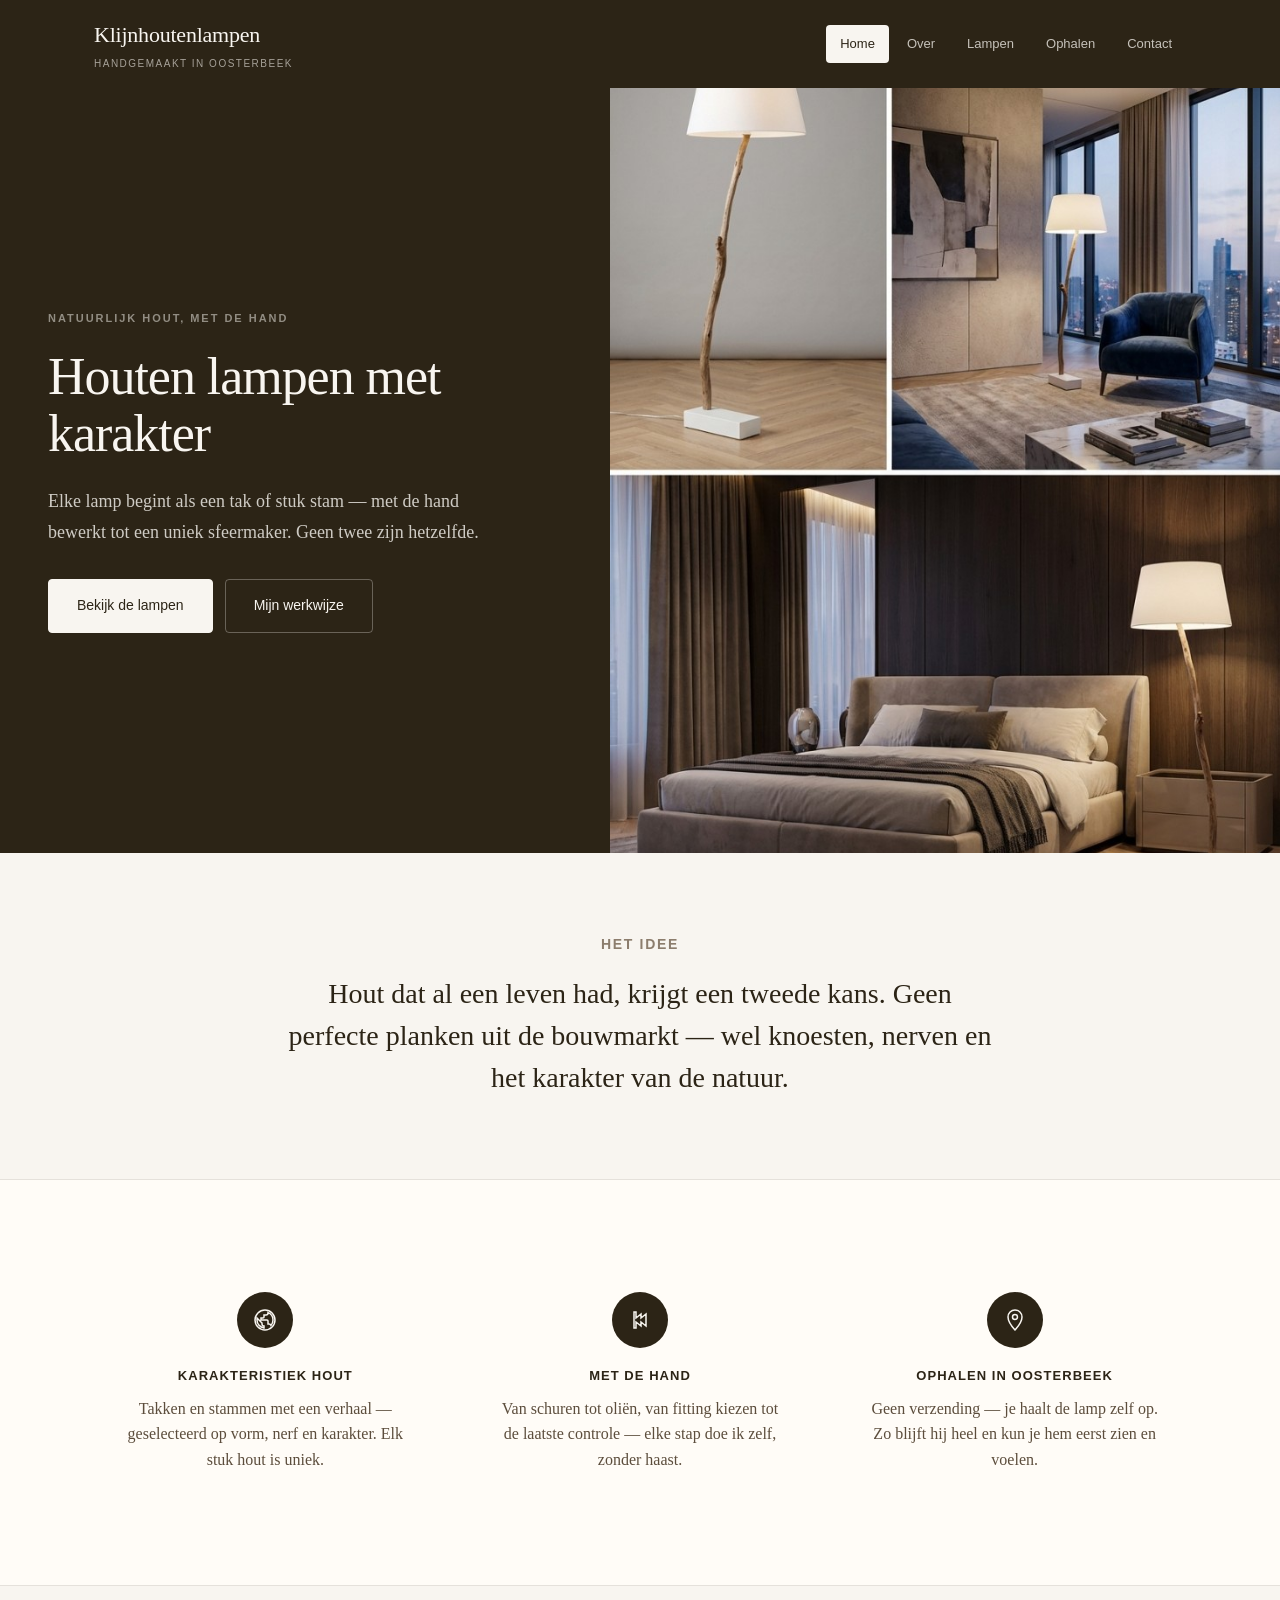
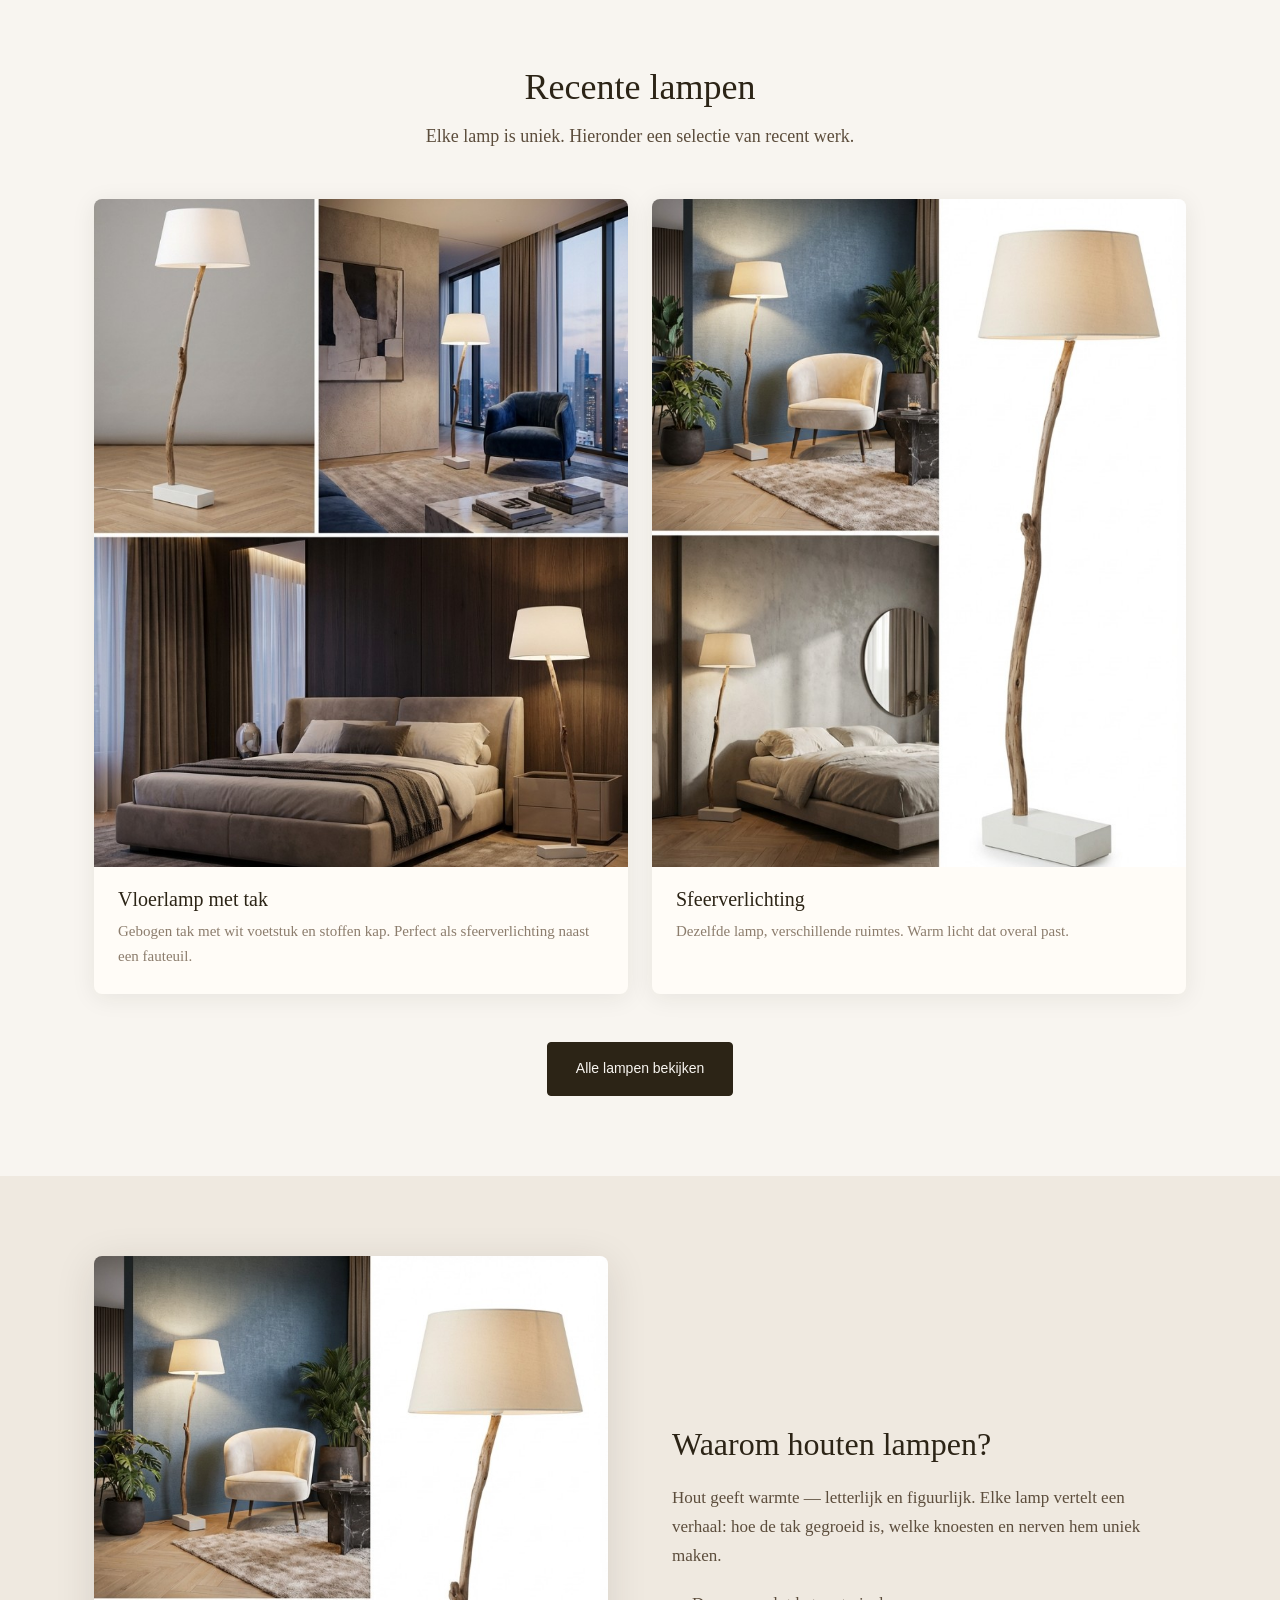
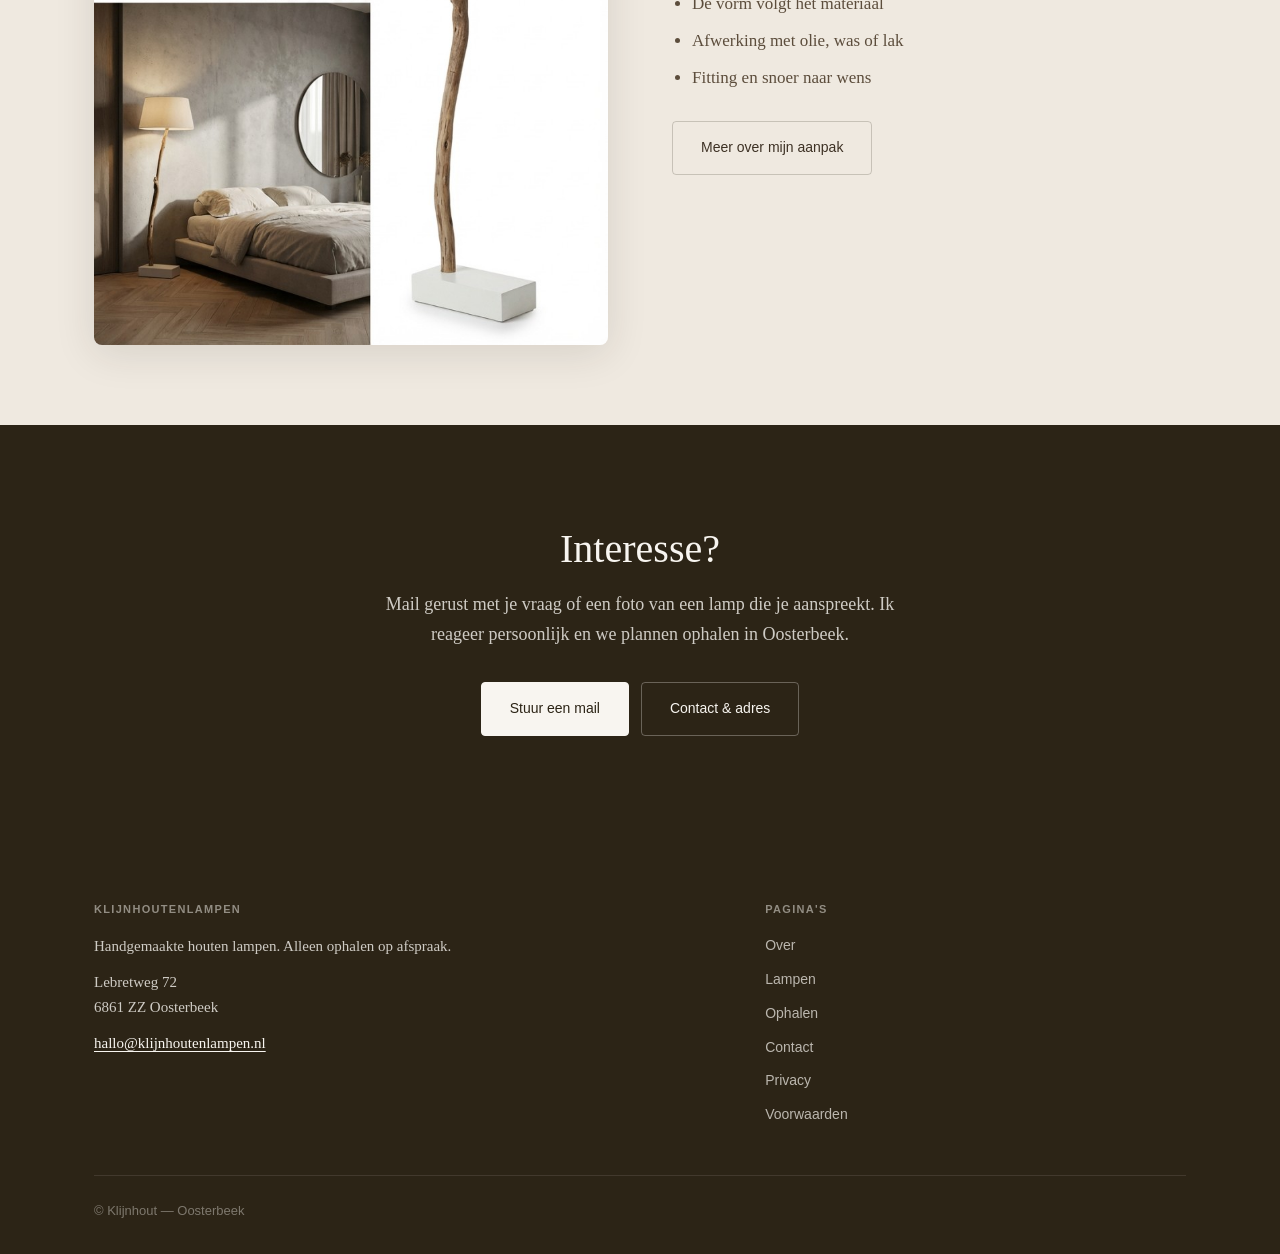
==== commit 7fd3d788: "Teksten aangepast: geen verwijzingen naar sprokkelen/bos Made-with: Cursor" ====
--- a/index.html
+++ b/index.html
@@ -4,11 +4,11 @@
   <meta charset="utf-8">
   <meta name="viewport" content="width=device-width, initial-scale=1">
   <title>Klijnhoutenlampen — handgemaakte houten lampen | Oosterbeek</title>
-  <meta name="description" content="Unieke houten lampen van boshout, ambachtelijk gemaakt. Alleen ophalen in Oosterbeek. Geen massaproductie — wel karakter en warm licht.">
+  <meta name="description" content="Unieke houten lampen, ambachtelijk gemaakt van karakteristieke takken en stammen. Alleen ophalen in Oosterbeek. Geen massaproductie — wel karakter en warm licht.">
   <link rel="canonical" href="https://klijnhoutenlampen.nl/">
   <meta property="og:type" content="website">
   <meta property="og:title" content="Klijnhoutenlampen — houten lampen op maat">
-  <meta property="og:description" content="Handgemaakte houten lampen van takken en stam uit het bos. Ophalen in Oosterbeek.">
+  <meta property="og:description" content="Handgemaakte houten lampen van karakteristieke takken en stammen. Ophalen in Oosterbeek.">
   <meta property="og:url" content="https://klijnhoutenlampen.nl/">
   <meta property="og:locale" content="nl_NL">
   <meta property="og:image" content="https://klijnhoutenlampen.nl/images/lampen/lookbook-01.jpg">
@@ -19,7 +19,7 @@
     "@type": "LocalBusiness",
     "name": "Klijnhoutenlampen",
     "url": "https://klijnhoutenlampen.nl/",
-    "description": "Handgemaakte houten lampen van takken en hout uit het bos.",
+    "description": "Handgemaakte houten lampen van karakteristieke takken en stammen.",
     "address": {
       "@type": "PostalAddress",
       "streetAddress": "Lebretweg 72",
@@ -54,10 +54,10 @@
     <section class="hero">
       <div class="hero__inner">
         <div class="hero__content">
-          <span class="hero__label">Uit het bos, met de hand</span>
+          <span class="hero__label">Natuurlijk hout, met de hand</span>
           <h1 class="hero__title">Houten lampen met karakter</h1>
           <p class="hero__text">
-            Elke lamp begint als een tak of stuk stam — gevonden in het bos, met de hand bewerkt tot een uniek sfeermaker. Geen twee zijn hetzelfde.
+            Elke lamp begint als een tak of stuk stam — met de hand bewerkt tot een uniek sfeermaker. Geen twee zijn hetzelfde.
           </p>
           <div class="hero__buttons">
             <a class="btn btn--light" href="lampen.html">Bekijk de lampen</a>
@@ -88,8 +88,8 @@
             <div class="feature__icon">
               <svg viewBox="0 0 24 24"><path d="M12 2C6.48 2 2 6.48 2 12s4.48 10 10 10 10-4.48 10-10S17.52 2 12 2zm-1 17.93c-3.95-.49-7-3.85-7-7.93 0-.62.08-1.21.21-1.79L9 15v1c0 1.1.9 2 2 2v1.93zm6.9-2.54c-.26-.81-1-1.39-1.9-1.39h-1v-3c0-.55-.45-1-1-1H8v-2h2c.55 0 1-.45 1-1V7h2c1.1 0 2-.9 2-2v-.41c2.93 1.19 5 4.06 5 7.41 0 2.08-.8 3.97-2.1 5.39z"/></svg>
             </div>
-            <h3 class="feature__title">Uit het bos</h3>
-            <p class="feature__text">Al het hout komt uit de natuur — takken en stammen die ik zelf verzamel en selecteer op vorm en karakter.</p>
+            <h3 class="feature__title">Karakteristiek hout</h3>
+            <p class="feature__text">Takken en stammen met een verhaal — geselecteerd op vorm, nerf en karakter. Elk stuk hout is uniek.</p>
           </div>
           <div class="feature">
             <div class="feature__icon">
@@ -152,7 +152,7 @@
           <div class="about-preview__content">
             <h2 class="about-preview__title">Waarom houten lampen?</h2>
             <p class="about-preview__text">
-              Hout geeft warmte — letterlijk en figuurlijk. Elke lamp vertelt een verhaal: waar de tak vandaan kwam, hoe hij gegroeid is, welke knoesten en nerven hem uniek maken.
+              Hout geeft warmte — letterlijk en figuurlijk. Elke lamp vertelt een verhaal: hoe de tak gegroeid is, welke knoesten en nerven hem uniek maken.
             </p>
             <ul class="about-preview__list">
               <li>De vorm volgt het materiaal</li>
@@ -185,7 +185,7 @@
       <div class="footer__grid">
         <div class="footer__col">
           <strong>Klijnhoutenlampen</strong>
-          <p>Handgemaakte houten lampen van hout uit het bos. Alleen ophalen op afspraak.</p>
+          <p>Handgemaakte houten lampen. Alleen ophalen op afspraak.</p>
           <p>Lebretweg 72<br>6861 ZZ Oosterbeek</p>
           <p><a href="mailto:hallo@klijnhoutenlampen.nl">hallo@klijnhoutenlampen.nl</a></p>
         </div>
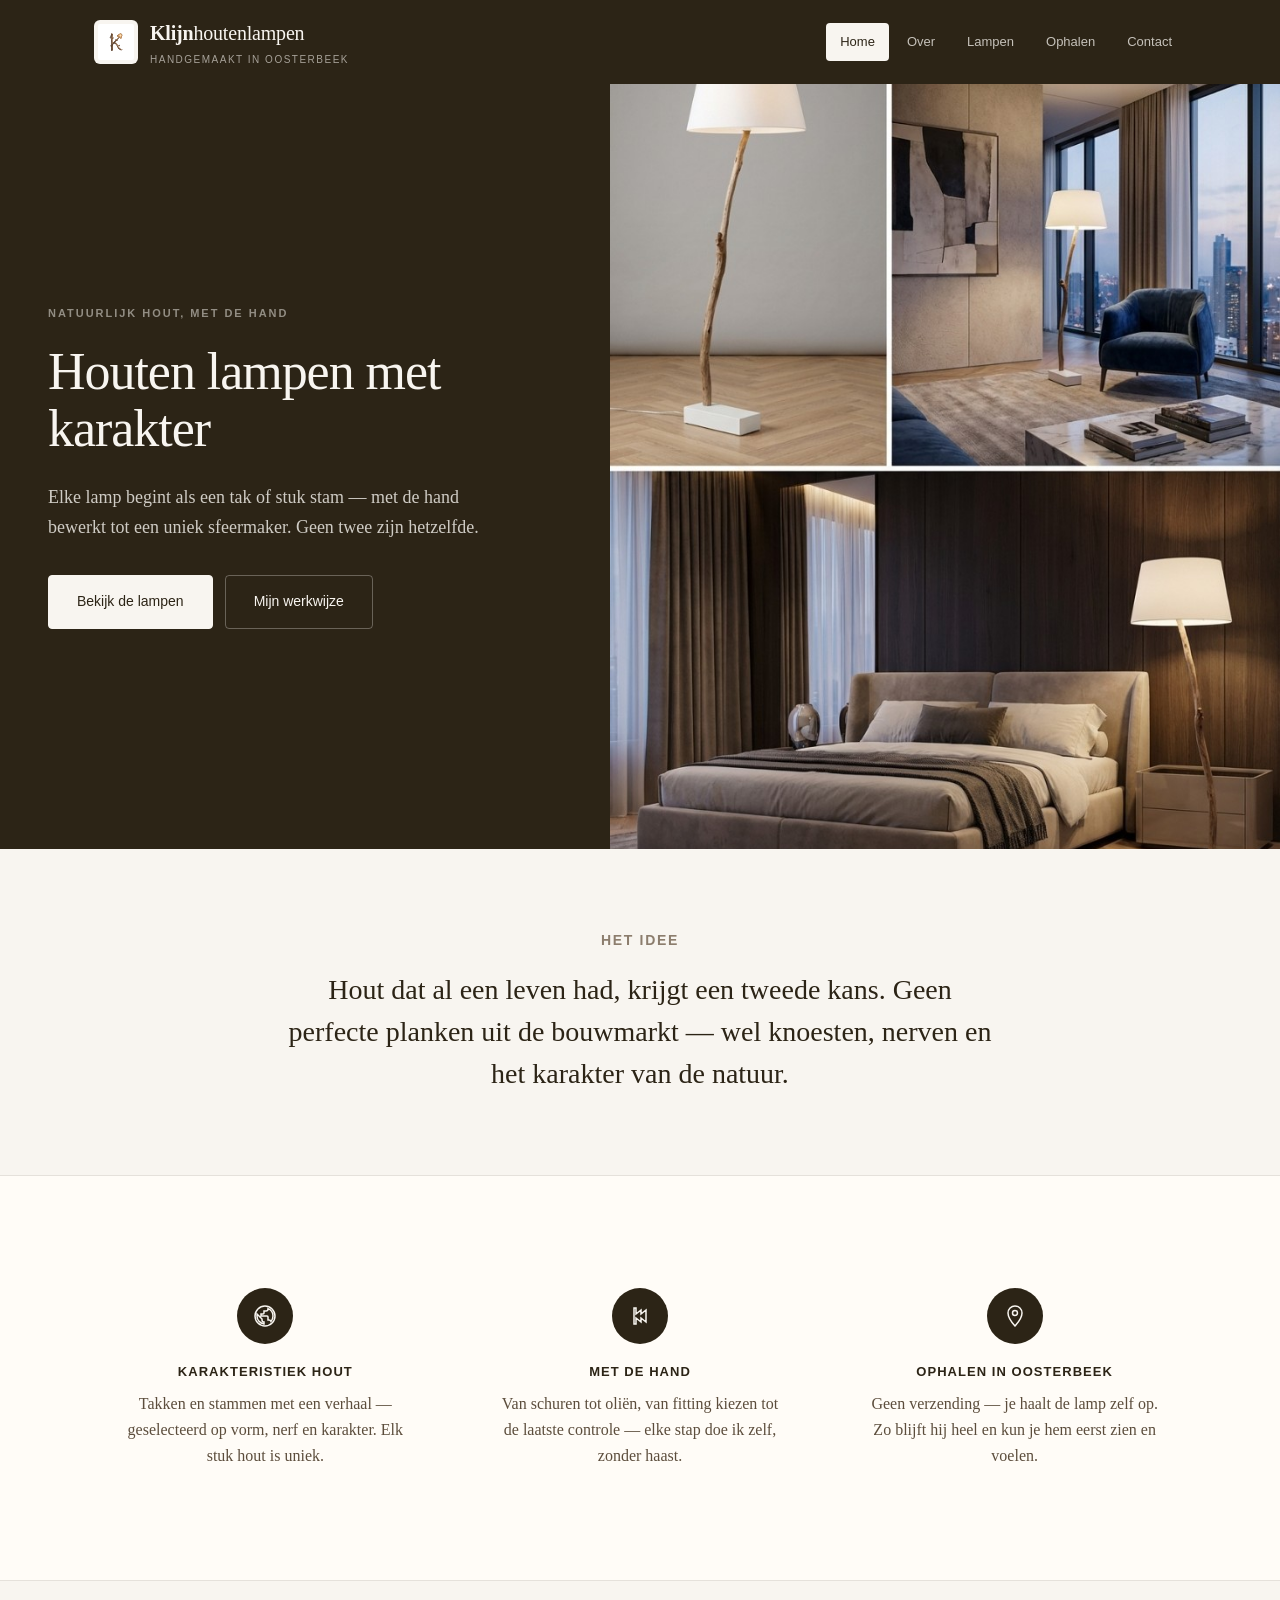
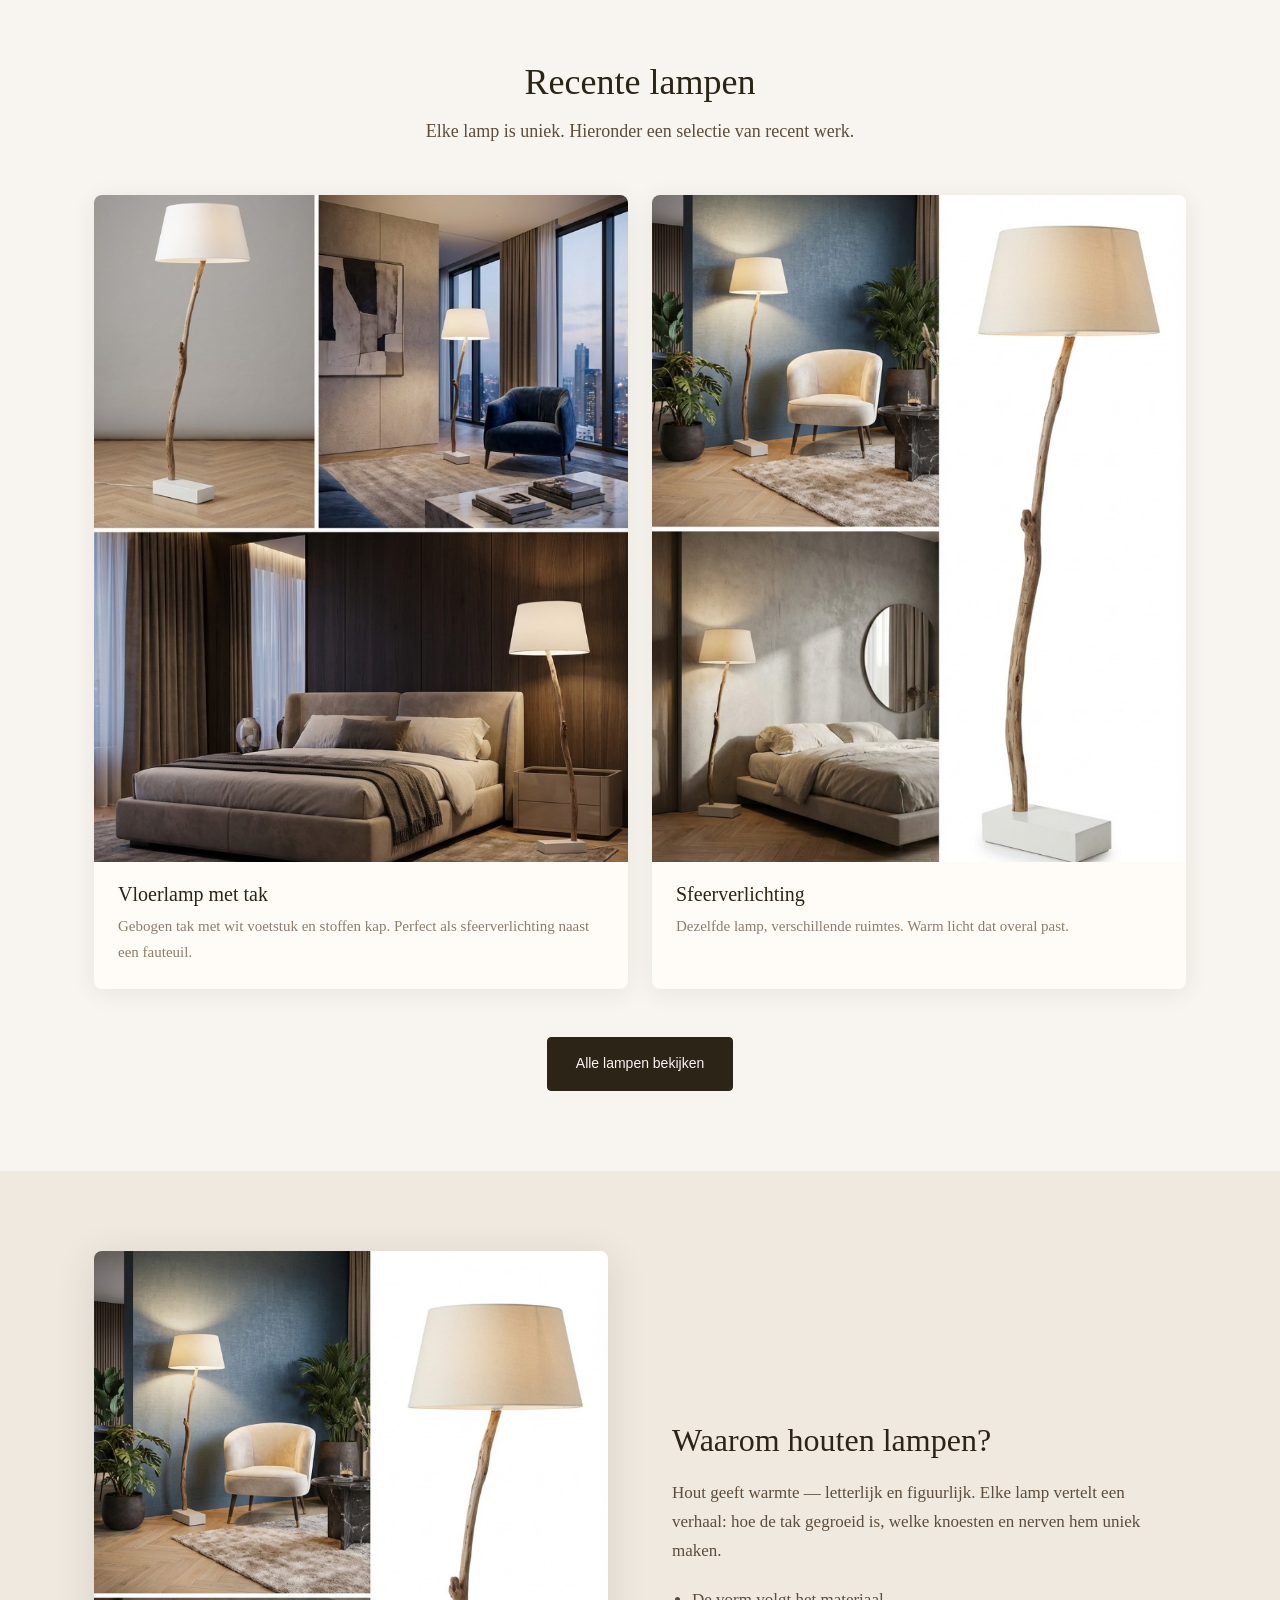
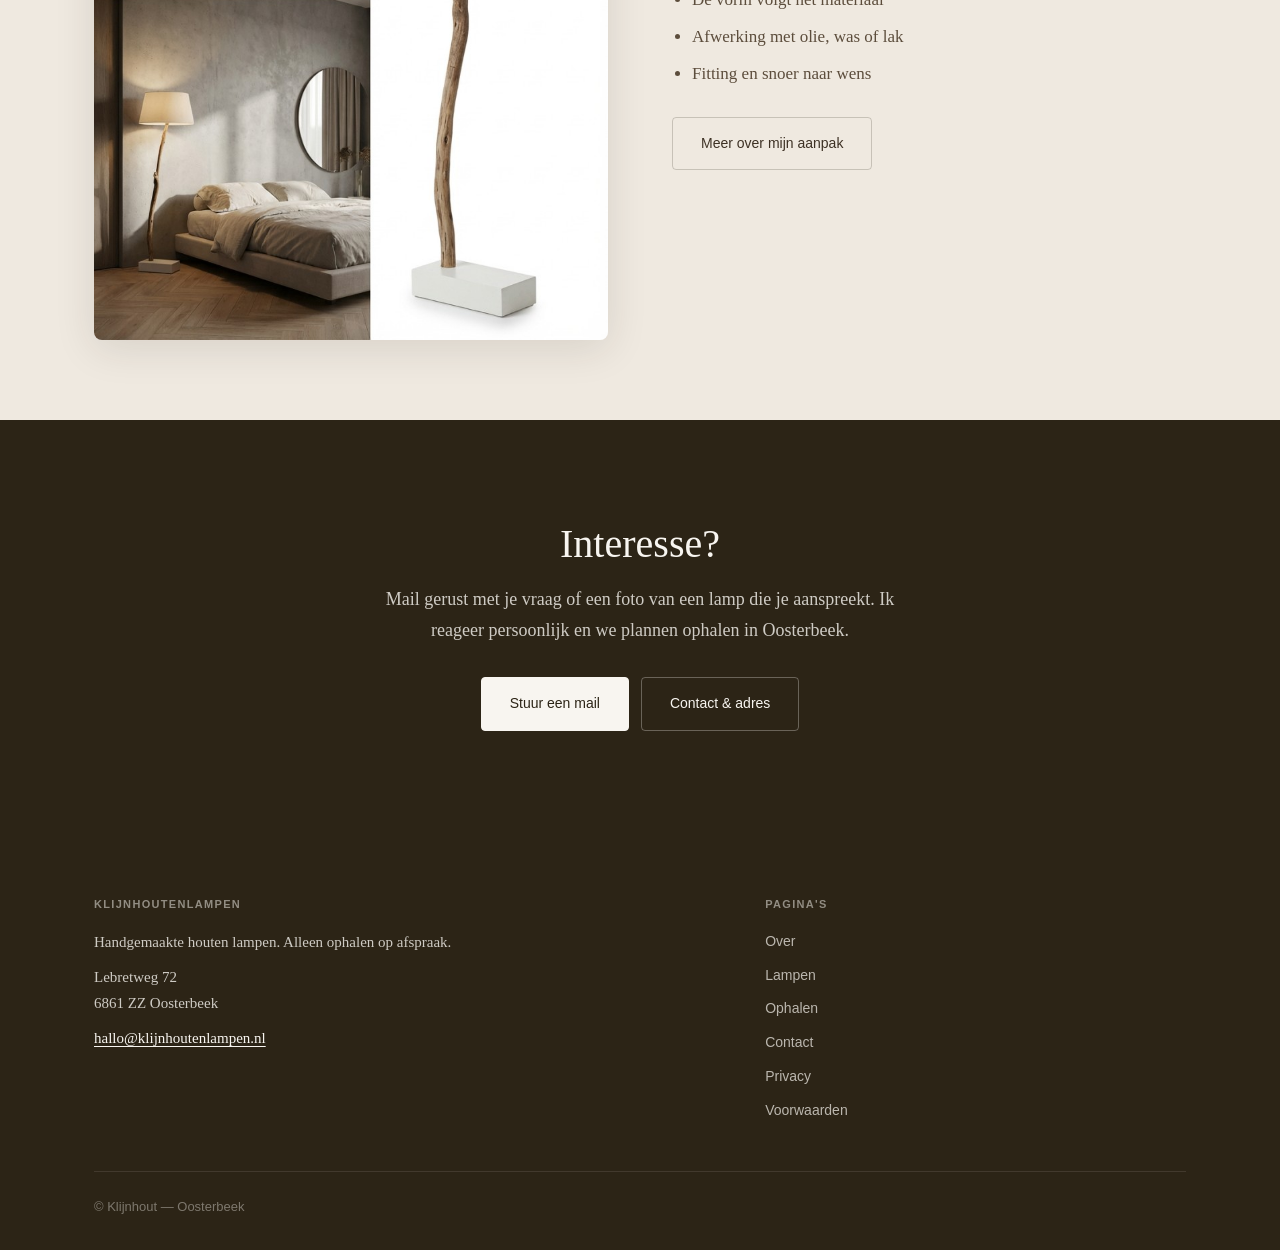
==== commit 82103b70: "Update logo structure and styles for improved layout and branding consistency - Replaced text logo w" ====
--- a/index.html
+++ b/index.html
@@ -36,8 +36,11 @@
   <header class="header">
     <div class="container header__inner">
       <a class="logo" href="index.html">
-        <p class="logo__name">Klijnhoutenlampen</p>
-        <p class="logo__sub">Handgemaakt in Oosterbeek</p>
+        <img class="logo__icon" src="images/logo.svg" alt="" width="44" height="44">
+        <div class="logo__text">
+          <p class="logo__name"><span>Klijn</span>houtenlampen</p>
+          <p class="logo__sub">Handgemaakt in Oosterbeek</p>
+        </div>
       </a>
       <nav class="nav" aria-label="Hoofdmenu">
         <a href="index.html" aria-current="page">Home</a>
--- a/css/style.css
+++ b/css/style.css
@@ -77,19 +77,40 @@
 }
 
 .logo {
+  display: flex;
+  align-items: center;
+  gap: 12px;
   text-decoration: none;
   color: var(--cream);
+}
+
+.logo__icon {
+  width: 44px;
+  height: 44px;
+  border-radius: 6px;
+  object-fit: contain;
+  background: var(--cream);
+  padding: 4px;
+}
+
+.logo__text {
+  display: flex;
+  flex-direction: column;
 }
 
 .logo__name {
   margin: 0;
-  font-size: 22px;
+  font-size: 20px;
   font-weight: 400;
   letter-spacing: -0.01em;
 }
 
+.logo__name span {
+  font-weight: 600;
+}
+
 .logo__sub {
-  margin: 2px 0 0;
+  margin: 1px 0 0;
   font-family: var(--font-sans);
   font-size: 10px;
   text-transform: uppercase;
